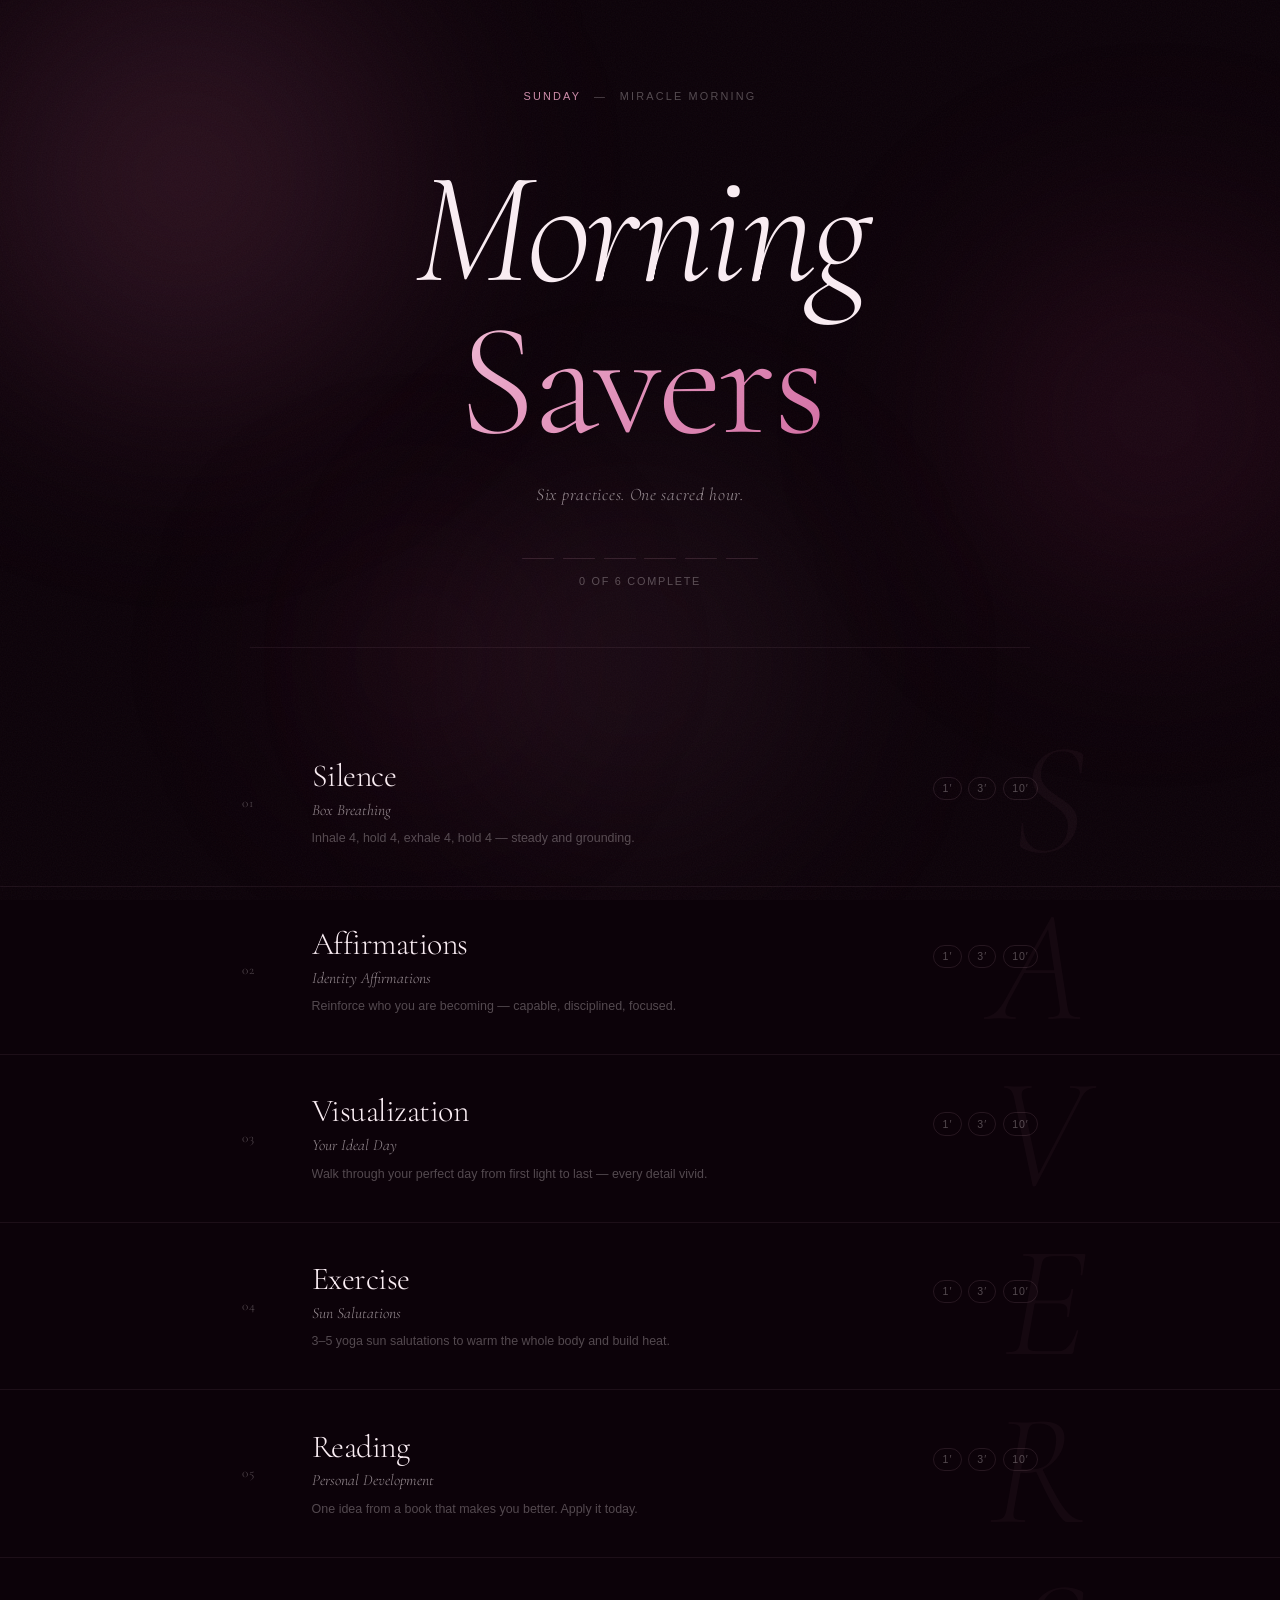
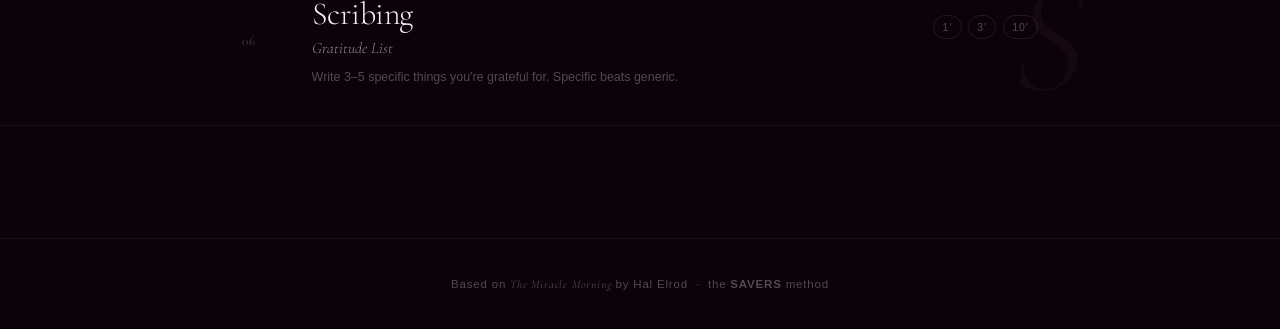
==== index.html @ fcab9923 "Redesign: editorial luxury aesthetic — soft pink, cinematic, immersive Replace generic dashboard UI " ====
<!DOCTYPE html>
<html lang="en">
<head>
  <meta charset="UTF-8" />
  <meta name="viewport" content="width=device-width, initial-scale=1.0" />
  <title>Morning Savers</title>
  <link rel="preconnect" href="https://fonts.googleapis.com" />
  <link rel="preconnect" href="https://fonts.gstatic.com" crossorigin />
  <link href="https://fonts.googleapis.com/css2?family=Cormorant+Garamond:ital,wght@0,300;0,400;0,500;1,300;1,400;1,500&display=swap" rel="stylesheet" />
  <link rel="stylesheet" href="styles.css" />
</head>
<body>

  <div class="grain" aria-hidden="true"></div>

  <div class="atmo" aria-hidden="true">
    <div class="orb orb-1"></div>
    <div class="orb orb-2"></div>
    <div class="orb orb-3"></div>
    <div class="orb orb-4"></div>
  </div>

  <div id="app">

    <header class="hero">
      <div class="hero-inner">
        <div class="hero-eyebrow">
          <span id="today-label" class="day-label"></span>
          <span class="eyebrow-sep">—</span>
          <span class="eyebrow-tag">Miracle Morning</span>
        </div>
        <h1 class="hero-title">
          <span class="title-word">Morning</span>
          <span class="title-word title-word-2">Savers</span>
        </h1>
        <p class="hero-sub">Six practices. One sacred hour.</p>
        <div class="session-status">
          <div class="session-pips">
            <span class="pip"></span>
            <span class="pip"></span>
            <span class="pip"></span>
            <span class="pip"></span>
            <span class="pip"></span>
            <span class="pip"></span>
          </div>
          <span id="session-count" class="session-count-text">0 of 6 complete</span>
        </div>
      </div>
      <div class="hero-rule">
        <div id="session-bar" class="session-fill"></div>
      </div>
    </header>

    <main>
      <div id="savers-grid" class="savers-list"></div>
    </main>

    <!-- Timer Modal -->
    <div id="timer-modal" class="modal hidden">
      <div class="modal-backdrop"></div>
      <div class="modal-card">
        <div class="modal-atmo" id="modal-atmo"></div>
        <button class="modal-close" id="modal-close" aria-label="Close">✕</button>

        <div class="modal-header">
          <div class="modal-letter" id="modal-letter"></div>
          <div class="modal-titles">
            <div class="modal-saver-name" id="modal-name"></div>
            <div class="modal-day-title" id="modal-day-title"></div>
          </div>
        </div>

        <div class="modal-tabs">
          <button class="tab-btn active" data-tab="practice">Practice</button>
          <button class="tab-btn" data-tab="instructions">Guide</button>
          <button class="tab-btn" data-tab="ideas">Ideas</button>
        </div>

        <div class="tab-content" id="tab-practice">
          <div class="duration-selector">
            <button class="dur-btn active" data-minutes="1">1 min</button>
            <button class="dur-btn" data-minutes="3">3 min</button>
            <button class="dur-btn" data-minutes="10">10 min</button>
          </div>

          <div class="timer-wrap">
            <svg class="timer-ring" viewBox="0 0 200 200">
              <circle class="ring-bg" cx="100" cy="100" r="88" />
              <circle class="ring-fg" id="ring-fg" cx="100" cy="100" r="88" />
            </svg>
            <div class="timer-center">
              <div id="timer-display" class="timer-display">1:00</div>
              <div id="timer-status" class="timer-status">Ready</div>
            </div>
          </div>

          <div class="timer-controls">
            <button id="btn-start"  class="ctrl-btn primary">Begin</button>
            <button id="btn-pause"  class="ctrl-btn secondary hidden">Pause</button>
            <button id="btn-resume" class="ctrl-btn secondary hidden">Resume</button>
            <button id="btn-reset"  class="ctrl-btn ghost hidden">Reset</button>
          </div>
        </div>

        <div class="tab-content hidden" id="tab-instructions">
          <div id="instructions-content" class="prose"></div>
        </div>

        <div class="tab-content hidden" id="tab-ideas">
          <div id="ideas-content" class="ideas-list"></div>
        </div>

        <div id="complete-banner" class="complete-banner hidden">
          <span class="complete-icon">✦</span>
          <span>Practice complete.</span>
        </div>
      </div>
    </div>

    <footer>
      <p>Based on <em>The Miracle Morning</em> by Hal Elrod &nbsp;·&nbsp; the <strong>SAVERS</strong> method</p>
    </footer>

  </div>

  <script src="data.js"></script>
  <script src="app.js"></script>
</body>
</html>
---- styles.css ----
/* ── Reset ─────────────────────────────────────────────────── */
*, *::before, *::after { box-sizing: border-box; margin: 0; padding: 0; }

/* ── Tokens ────────────────────────────────────────────────── */
:root {
  --bg:          #0c0209;
  --text:        #faedf3;
  --text-2:      rgba(250, 237, 243, 0.58);
  --text-3:      rgba(250, 237, 243, 0.3);
  --border:      rgba(255, 200, 220, 0.07);
  --border-2:    rgba(255, 200, 220, 0.14);
  --glass:       rgba(255, 230, 242, 0.035);
  --rose:        rgba(220, 110, 160, 1);
  --serif:       'Cormorant Garamond', Georgia, 'Times New Roman', serif;
  --sans:        -apple-system, BlinkMacSystemFont, 'Segoe UI', Roboto, sans-serif;
}

/* ── Base ──────────────────────────────────────────────────── */
html {
  font-size: 16px;
  -webkit-font-smoothing: antialiased;
  -moz-osx-font-smoothing: grayscale;
}

body {
  background: var(--bg);
  color: var(--text);
  font-family: var(--sans);
  min-height: 100vh;
  overflow-x: hidden;
  line-height: 1.6;
}

/* ── Grain overlay ─────────────────────────────────────────── */
.grain {
  position: fixed;
  inset: 0;
  z-index: 9000;
  pointer-events: none;
  opacity: 0.04;
  background-image: url("data:image/svg+xml,%3Csvg xmlns='http://www.w3.org/2000/svg' width='320' height='320'%3E%3Cfilter id='n'%3E%3CfeTurbulence type='fractalNoise' baseFrequency='0.8' numOctaves='4' stitchTiles='stitch'/%3E%3C/filter%3E%3Crect width='320' height='320' filter='url(%23n)'/%3E%3C/svg%3E");
  background-size: 320px 320px;
}

/* ── Atmospheric orbs ──────────────────────────────────────── */
.atmo {
  position: fixed;
  inset: 0;
  z-index: 0;
  pointer-events: none;
  overflow: hidden;
}

.orb {
  position: absolute;
  border-radius: 50%;
  filter: blur(90px);
  will-change: transform;
}

.orb-1 {
  width: min(65vw, 680px);
  height: min(65vw, 680px);
  background: radial-gradient(circle, rgba(224, 108, 158, 0.2) 0%, transparent 68%);
  top: -18%;
  left: -12%;
  animation: drift-a 22s ease-in-out infinite alternate;
}

.orb-2 {
  width: min(50vw, 560px);
  height: min(50vw, 560px);
  background: radial-gradient(circle, rgba(180, 56, 108, 0.17) 0%, transparent 68%);
  top: 15%;
  right: -12%;
  animation: drift-b 28s ease-in-out infinite alternate;
}

.orb-3 {
  width: min(55vw, 620px);
  height: min(55vw, 620px);
  background: radial-gradient(circle, rgba(242, 156, 196, 0.09) 0%, transparent 65%);
  bottom: -8%;
  left: 25%;
  animation: drift-c 19s ease-in-out infinite alternate;
}

.orb-4 {
  width: min(35vw, 380px);
  height: min(35vw, 380px);
  background: radial-gradient(circle, rgba(158, 52, 98, 0.13) 0%, transparent 68%);
  top: 52%;
  left: 18%;
  animation: drift-b 32s ease-in-out infinite alternate-reverse;
}

@keyframes drift-a {
  to { transform: translate(6%, 9%) scale(1.07); }
}
@keyframes drift-b {
  to { transform: translate(-7%, 5%) scale(0.94); }
}
@keyframes drift-c {
  to { transform: translate(5%, -7%) scale(1.06); }
}

/* ── App shell ─────────────────────────────────────────────── */
#app {
  position: relative;
  z-index: 1;
  min-height: 100vh;
  display: flex;
  flex-direction: column;
}

/* ── Hero ──────────────────────────────────────────────────── */
.hero {
  padding: 5.5rem 2rem 4.5rem;
  text-align: center;
}

.hero-inner {
  max-width: 780px;
  margin: 0 auto;
}

.hero-eyebrow {
  display: flex;
  align-items: center;
  justify-content: center;
  gap: .8rem;
  margin-bottom: 3rem;
  font-size: .68rem;
  letter-spacing: .2em;
  text-transform: uppercase;
}

.day-label   { color: rgba(240, 165, 198, 0.85); font-weight: 500; }
.eyebrow-sep { color: var(--text-3); }
.eyebrow-tag { color: var(--text-3); }

.hero-title {
  font-family: var(--serif);
  font-weight: 300;
  line-height: 0.95;
  margin-bottom: 1.5rem;
}

.title-word {
  display: block;
  font-size: clamp(4.5rem, 13vw, 10rem);
  letter-spacing: -.025em;
  font-style: italic;
  color: var(--text);
}

.title-word-2 {
  font-style: normal;
  font-weight: 300;
  background: linear-gradient(140deg, #fce8f0 0%, #e8a0c4 38%, #c85090 100%);
  -webkit-background-clip: text;
  -webkit-text-fill-color: transparent;
  background-clip: text;
}

.hero-sub {
  font-family: var(--serif);
  font-size: 1.1rem;
  font-style: italic;
  font-weight: 300;
  color: var(--text-2);
  letter-spacing: .04em;
  margin-bottom: 3rem;
}

/* Progress pips */
.session-status {
  display: flex;
  flex-direction: column;
  align-items: center;
  gap: .9rem;
}

.session-pips {
  display: flex;
  gap: .55rem;
  align-items: center;
}

.pip {
  width: 32px;
  height: 1.5px;
  background: rgba(255, 180, 210, 0.14);
  border-radius: 2px;
  transition: background .5s ease;
}

.pip.done {
  background: rgba(224, 120, 168, 0.75);
}

.session-count-text {
  font-size: .68rem;
  letter-spacing: .16em;
  text-transform: uppercase;
  color: var(--text-3);
}

.hero-rule {
  max-width: 780px;
  margin: 3.5rem auto 0;
  height: 1px;
  background: var(--border);
  overflow: hidden;
}

.session-fill {
  height: 100%;
  background: linear-gradient(90deg, rgba(210, 95, 148, 0.65), rgba(240, 160, 198, 0.4));
  transition: width .7s cubic-bezier(.4, 0, .2, 1);
  width: 0%;
}

/* ── Main ──────────────────────────────────────────────────── */
main {
  flex: 1;
  padding-bottom: 7rem;
}

/* ── SAVER List ────────────────────────────────────────────── */
.savers-list {
  width: 100%;
}

/* Each row is full-viewport-width; padding centers content in a ~860px column */
.saver-item {
  position: relative;
  padding-top: 2.4rem;
  padding-bottom: 2.4rem;
  padding-left:  max(1.75rem, calc((100vw - 860px) / 2 + 2rem));
  padding-right: max(1.75rem, calc((100vw - 860px) / 2 + 2rem));
  border-bottom: 1px solid var(--border);
  cursor: pointer;
  display: grid;
  grid-template-columns: 2.6rem 1fr auto;
  align-items: center;
  gap: 1.75rem;
  transition: background .35s ease;
  overflow: hidden;
}

/* Left accent bar */
.saver-item::before {
  content: '';
  position: absolute;
  left: 0; top: 0; bottom: 0;
  width: 2px;
  background: transparent;
  transition: background .35s ease, opacity .35s ease;
}

.saver-item:hover { background: rgba(218, 100, 152, 0.03); }
.saver-item:hover::before { background: rgba(218, 120, 165, 0.55); }
.saver-item.done  { opacity: .45; }

/* Per-saver accent bar colors on hover */
.saver-item[data-saver="S"]:hover::before  { background: rgba(232, 142, 178, 0.7); }
.saver-item[data-saver="A"]:hover::before  { background: rgba(192, 138, 218, 0.7); }
.saver-item[data-saver="V"]:hover::before  { background: rgba(212, 172, 138, 0.7); }
.saver-item[data-saver="E"]:hover::before  { background: rgba(224, 130, 118, 0.7); }
.saver-item[data-saver="R"]:hover::before  { background: rgba(192, 118, 138, 0.7); }
.saver-item[data-saver="SC"]:hover::before { background: rgba(214, 158, 158, 0.7); }

.si-index {
  font-family: var(--serif);
  font-size: .82rem;
  font-weight: 300;
  color: var(--text-3);
  letter-spacing: .1em;
  user-select: none;
  flex-shrink: 0;
}

.si-body { min-width: 0; }

.si-name {
  display: block;
  font-family: var(--serif);
  font-size: clamp(1.5rem, 3.5vw, 2rem);
  font-weight: 300;
  line-height: 1.1;
  color: var(--text);
  letter-spacing: -.015em;
}

.si-day-title {
  display: block;
  font-family: var(--serif);
  font-size: .98rem;
  font-style: italic;
  font-weight: 300;
  color: var(--text-2);
  margin-top: .28rem;
}

.si-snippet {
  font-size: .78rem;
  color: var(--text-3);
  margin-top: .4rem;
  line-height: 1.5;
  display: -webkit-box;
  -webkit-line-clamp: 1;
  -webkit-box-orient: vertical;
  overflow: hidden;
}

/* Right column */
.si-right {
  display: flex;
  flex-direction: column;
  align-items: flex-end;
  gap: .55rem;
  flex-shrink: 0;
}

.si-durations {
  display: flex;
  gap: .4rem;
}

.si-dur {
  font-size: .66rem;
  letter-spacing: .09em;
  color: var(--text-3);
  border: 1px solid rgba(255, 200, 220, 0.11);
  border-radius: 20px;
  padding: .14rem .52rem;
}

.si-check {
  font-size: .78rem;
  color: rgba(228, 148, 182, 0.85);
  opacity: 0;
  transition: opacity .3s;
}

.saver-item.done .si-check { opacity: 1; }

/* Ghost letter behind the row */
.si-bg-letter {
  position: absolute;
  right: max(1rem, calc((100vw - 860px) / 2 - 1rem));
  top: 50%;
  transform: translateY(-52%);
  font-family: var(--serif);
  font-size: clamp(6rem, 14vw, 10rem);
  font-weight: 300;
  font-style: italic;
  line-height: 1;
  color: rgba(255, 180, 215, 0.04);
  pointer-events: none;
  user-select: none;
  transition: color .35s ease;
}

.saver-item:hover .si-bg-letter {
  color: rgba(255, 180, 215, 0.075);
}

/* ── Modal ─────────────────────────────────────────────────── */
.modal {
  position: fixed;
  inset: 0;
  z-index: 500;
  display: flex;
  align-items: flex-end;
  justify-content: center;
}

@media (min-width: 600px) {
  .modal { align-items: center; }
}

.modal.hidden { display: none; }

.modal-backdrop {
  position: absolute;
  inset: 0;
  background: rgba(8, 1, 5, 0.78);
  backdrop-filter: blur(14px);
  -webkit-backdrop-filter: blur(14px);
}

.modal-card {
  position: relative;
  background: linear-gradient(168deg, rgba(32, 8, 22, 0.98) 0%, rgba(18, 4, 12, 0.99) 100%);
  border: 1px solid rgba(255, 200, 225, 0.09);
  border-bottom: none;
  border-radius: 24px 24px 0 0;
  width: 100%;
  max-width: 520px;
  max-height: 93vh;
  overflow-y: auto;
  overflow-x: hidden;
  padding: 2.25rem 2rem 3rem;
  box-shadow:
    0 -24px 80px rgba(200, 72, 130, 0.07),
    0 0 0 1px rgba(255, 200, 225, 0.05);
  animation: slide-up .32s cubic-bezier(.18, 0, .06, 1);
}

@media (min-width: 600px) {
  .modal-card {
    border: 1px solid rgba(255, 200, 225, 0.09);
    border-radius: 24px;
    max-height: 88vh;
    animation: scale-in .3s cubic-bezier(.18, 0, .06, 1);
  }
}

@keyframes slide-up {
  from { transform: translateY(28px); opacity: 0; }
  to   { transform: translateY(0);    opacity: 1; }
}

@keyframes scale-in {
  from { transform: scale(.96) translateY(12px); opacity: 0; filter: blur(6px); }
  to   { transform: scale(1)   translateY(0);    opacity: 1; filter: blur(0); }
}

/* Atmospheric glow inside modal */
.modal-atmo {
  position: absolute;
  top: -60px;
  right: -60px;
  width: 280px;
  height: 280px;
  border-radius: 50%;
  filter: blur(70px);
  pointer-events: none;
  opacity: .35;
  transition: background .4s ease;
}

.modal-close {
  position: absolute;
  top: 1.2rem;
  right: 1.2rem;
  background: rgba(255, 205, 228, 0.05);
  border: 1px solid rgba(255, 205, 228, 0.1);
  border-radius: 50%;
  width: 32px;
  height: 32px;
  cursor: pointer;
  color: var(--text-3);
  font-size: .72rem;
  display: flex;
  align-items: center;
  justify-content: center;
  transition: all .2s;
  z-index: 2;
}
.modal-close:hover {
  background: rgba(255, 205, 228, 0.12);
  color: var(--text);
}

.modal-header {
  display: flex;
  align-items: flex-start;
  gap: 1.1rem;
  margin-bottom: 1.75rem;
  padding-top: .25rem;
}

.modal-letter {
  font-family: var(--serif);
  font-size: 3.8rem;
  font-weight: 300;
  font-style: italic;
  line-height: 1;
  flex-shrink: 0;
  width: 3rem;
}

.modal-saver-name {
  font-family: var(--serif);
  font-size: 1.65rem;
  font-weight: 300;
  line-height: 1;
  color: var(--text);
  margin-bottom: .32rem;
}

.modal-day-title {
  font-family: var(--serif);
  font-size: .97rem;
  font-style: italic;
  font-weight: 300;
  color: var(--text-2);
}

/* ── Tabs ──────────────────────────────────────────────────── */
.modal-tabs {
  display: flex;
  border-bottom: 1px solid var(--border);
  margin-bottom: 2rem;
}

.tab-btn {
  background: transparent;
  border: none;
  border-bottom: 1.5px solid transparent;
  margin-bottom: -1px;
  color: var(--text-3);
  font-family: var(--sans);
  font-size: .72rem;
  letter-spacing: .13em;
  text-transform: uppercase;
  padding: .5rem 1.1rem .75rem;
  cursor: pointer;
  transition: color .2s, border-color .2s;
}
.tab-btn:first-child { padding-left: 0; }

.tab-btn.active {
  color: var(--text);
  border-bottom-color: rgba(215, 120, 168, 0.65);
}

.tab-btn:hover:not(.active) { color: var(--text-2); }

.tab-content.hidden { display: none; }

/* ── Duration Selector ─────────────────────────────────────── */
.duration-selector {
  display: flex;
  gap: .6rem;
  justify-content: center;
  margin-bottom: 2rem;
}

.dur-btn {
  background: transparent;
  border: 1px solid rgba(255, 200, 222, 0.12);
  color: var(--text-3);
  font-family: var(--sans);
  font-size: .72rem;
  letter-spacing: .13em;
  text-transform: uppercase;
  padding: .45rem 1.15rem;
  border-radius: 30px;
  cursor: pointer;
  transition: all .2s;
}

.dur-btn:hover {
  color: var(--text-2);
  border-color: rgba(255, 200, 222, 0.24);
}

.dur-btn.active {
  color: rgba(248, 210, 230, 0.95);
  border-color: rgba(215, 115, 165, 0.5);
  background: rgba(215, 110, 162, 0.09);
}

/* ── Timer ─────────────────────────────────────────────────── */
.timer-wrap {
  position: relative;
  width: 200px;
  height: 200px;
  margin: 0 auto 2.25rem;
}

.timer-ring {
  width: 100%;
  height: 100%;
  transform: rotate(-90deg);
}

.ring-bg {
  fill: none;
  stroke: rgba(255, 200, 220, 0.055);
  stroke-width: 1;
}

.ring-fg {
  fill: none;
  stroke-width: 1;
  stroke-linecap: round;
  stroke-dasharray: 553;
  stroke-dashoffset: 0;
  transition: stroke-dashoffset .5s linear, stroke .4s;
}

.timer-center {
  position: absolute;
  inset: 0;
  display: flex;
  flex-direction: column;
  align-items: center;
  justify-content: center;
}

.timer-display {
  font-family: var(--serif);
  font-size: 3.5rem;
  font-weight: 300;
  line-height: 1;
  letter-spacing: -.03em;
  font-variant-numeric: tabular-nums;
  color: var(--text);
}

.timer-status {
  font-size: .63rem;
  letter-spacing: .16em;
  text-transform: uppercase;
  color: var(--text-3);
  margin-top: .5rem;
}

/* ── Timer Controls ────────────────────────────────────────── */
.timer-controls {
  display: flex;
  gap: .7rem;
  justify-content: center;
  flex-wrap: wrap;
}

.ctrl-btn {
  border-radius: 30px;
  font-family: var(--sans);
  font-size: .72rem;
  font-weight: 500;
  letter-spacing: .12em;
  text-transform: uppercase;
  padding: .7rem 2.1rem;
  cursor: pointer;
  border: 1px solid transparent;
  transition: all .2s;
}
.ctrl-btn:active { transform: scale(.97); }

.ctrl-btn.primary {
  background: rgba(215, 100, 155, 0.13);
  border-color: rgba(215, 120, 165, 0.38);
  color: rgba(248, 205, 228, 0.95);
}
.ctrl-btn.primary:hover {
  background: rgba(215, 100, 155, 0.22);
  border-color: rgba(215, 120, 165, 0.58);
}

.ctrl-btn.secondary {
  background: rgba(255, 220, 238, 0.04);
  border-color: rgba(255, 210, 230, 0.1);
  color: var(--text-2);
}
.ctrl-btn.secondary:hover {
  background: rgba(255, 220, 238, 0.09);
  color: var(--text);
}

.ctrl-btn.ghost {
  background: transparent;
  border-color: transparent;
  color: var(--text-3);
  font-size: .68rem;
}
.ctrl-btn.ghost:hover { color: var(--text-2); }

.ctrl-btn.hidden { display: none; }

/* ── Prose (Guide tab) ─────────────────────────────────────── */
.prose {
  font-family: var(--sans);
  font-size: .88rem;
  line-height: 1.82;
  color: var(--text-2);
}

.prose p  { margin-bottom: 1rem; }
.prose strong { color: var(--text); font-weight: 500; }
.prose ol, .prose ul { padding-left: 1.5rem; margin-bottom: 1rem; }
.prose li { margin-bottom: .4rem; }

/* ── Ideas tab ─────────────────────────────────────────────── */
.ideas-list {
  display: flex;
  flex-direction: column;
}

.idea-item {
  padding: 1.05rem 0;
  border-bottom: 1px solid var(--border);
}
.idea-item:last-child { border-bottom: none; }

.idea-item strong {
  display: block;
  font-family: var(--serif);
  font-size: 1.08rem;
  font-weight: 400;
  color: var(--text);
  margin-bottom: .3rem;
}

.idea-item-body {
  font-size: .83rem;
  color: var(--text-2);
  line-height: 1.68;
}

/* ── Complete banner ───────────────────────────────────────── */
.complete-banner {
  display: flex;
  align-items: center;
  gap: .8rem;
  margin-top: 1.75rem;
  padding: 1rem 1.3rem;
  border: 1px solid rgba(215, 135, 175, 0.2);
  border-radius: 12px;
  background: rgba(215, 120, 168, 0.06);
  font-family: var(--serif);
  font-style: italic;
  font-size: 1.05rem;
  color: rgba(238, 182, 212, 0.9);
}
.complete-banner.hidden { display: none; }

.complete-icon {
  font-size: .85rem;
  color: rgba(220, 148, 185, 0.8);
  flex-shrink: 0;
}

/* ── Footer ────────────────────────────────────────────────── */
footer {
  text-align: center;
  padding: 2.25rem 1.5rem;
  border-top: 1px solid var(--border);
  color: var(--text-3);
  font-size: .72rem;
  letter-spacing: .07em;
}
footer em { font-family: var(--serif); font-style: italic; }

/* ── Responsive ────────────────────────────────────────────── */
@media (max-width: 600px) {
  .hero { padding: 4rem 1.5rem 3.5rem; }

  .saver-item {
    grid-template-columns: 2rem 1fr;
    gap: 1rem;
  }

  .si-right { display: none; }
  .si-name  { font-size: 1.45rem; }
  .si-bg-letter { font-size: 6rem; right: .5rem; }

  .modal-card  { padding: 1.75rem 1.5rem 2.75rem; }
  .timer-display { font-size: 3rem; }
}
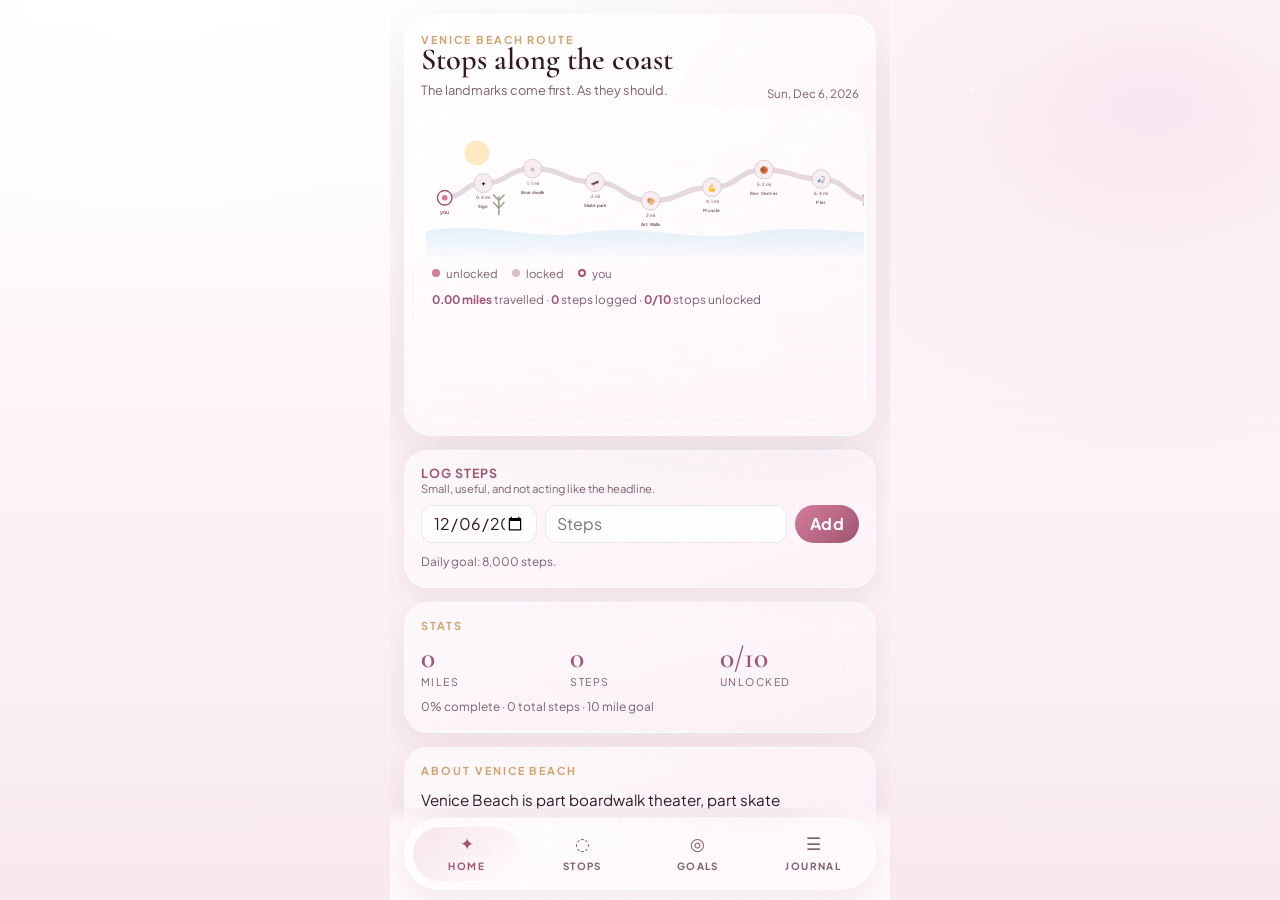
==== commit 29f8c3a0: "Replace Morning Savers with Venice Beach Quest Swaps the app entirely — new HTML structure, styles, " ====
--- a/index.html
+++ b/index.html
@@ -1,129 +1,218 @@
 <!DOCTYPE html>
 <html lang="en">
 <head>
-  <meta charset="UTF-8" />
-  <meta name="viewport" content="width=device-width, initial-scale=1.0" />
-  <title>Morning Savers</title>
-  <link rel="preconnect" href="https://fonts.googleapis.com" />
-  <link rel="preconnect" href="https://fonts.gstatic.com" crossorigin />
-  <link href="https://fonts.googleapis.com/css2?family=Cormorant+Garamond:ital,wght@0,300;0,400;0,500;1,300;1,400;1,500&display=swap" rel="stylesheet" />
-  <link rel="stylesheet" href="styles.css" />
+<meta charset="UTF-8" />
+<meta name="viewport" content="width=device-width, initial-scale=1.0, viewport-fit=cover" />
+<title>Venice Beach Quest</title>
+<meta name="theme-color" content="#f8e9f0" />
+<meta name="description" content="Venice Beach Quest — an editorial walking app with real Venice landmark unlocks." />
+<link rel="preconnect" href="https://fonts.googleapis.com">
+<link rel="preconnect" href="https://fonts.gstatic.com" crossorigin>
+<link href="https://fonts.googleapis.com/css2?family=Cormorant+Garamond:wght@400;500;600;700&family=Plus+Jakarta+Sans:wght@300;400;500;600;700&display=swap" rel="stylesheet">
+<link rel="stylesheet" href="styles.css">
 </head>
 <body>
-
-  <div class="grain" aria-hidden="true"></div>
-
-  <div class="atmo" aria-hidden="true">
-    <div class="orb orb-1"></div>
-    <div class="orb orb-2"></div>
-    <div class="orb orb-3"></div>
-    <div class="orb orb-4"></div>
+<div class="app">
+
+  <section class="screen active" id="screen-home">
+    <div class="stack">
+      <div class="surface">
+        <div class="surfaceHead">
+          <div>
+            <div class="tag">Venice Beach route</div>
+            <div class="surfaceTitle">Stops along the coast</div>
+            <div class="surfaceCopy">The landmarks come first. As they should.</div>
+          </div>
+          <div class="mapDate" id="mapDate"></div>
+        </div>
+        <div class="mapWrap">
+          <div class="mapShell">
+            <svg viewBox="0 0 1000 250" aria-label="Illustrated Venice Beach Quest route">
+              <defs>
+                <linearGradient id="routeGradient" x1="0%" y1="0%" x2="100%" y2="0%">
+                  <stop offset="0%" stop-color="#d47d9b"></stop>
+                  <stop offset="100%" stop-color="#d1a26e"></stop>
+                </linearGradient>
+                <linearGradient id="oceanWave" x1="0%" y1="0%" x2="0%" y2="100%">
+                  <stop offset="0%" stop-color="rgba(181,219,239,.38)"></stop>
+                  <stop offset="100%" stop-color="rgba(181,219,239,.08)"></stop>
+                </linearGradient>
+                <filter id="routeGlow">
+                  <feGaussianBlur stdDeviation="4" result="blurred"></feGaussianBlur>
+                  <feMerge><feMergeNode in="blurred"></feMergeNode><feMergeNode in="SourceGraphic"></feMergeNode></feMerge>
+                </filter>
+              </defs>
+
+              <g id="routeScenery">
+                <circle cx="98" cy="52" r="24" fill="rgba(255,223,167,.68)"></circle>
+                <path d="M0 202 C118 181, 210 223, 312 205 C415 187, 520 226, 625 206 C742 183, 842 221, 1000 197 L1000 250 L0 250 Z" fill="url(#oceanWave)"></path>
+                <path d="M140 170 l0 -34 M140 143 l-10 -10 M140 143 l10 -10 M140 158 l-10 -11 M140 158 l10 -11" stroke="rgba(105,130,98,.7)" stroke-width="3" stroke-linecap="round"></path>
+                <path d="M852 175 l0 -42 M852 145 l-11 -12 M852 145 l11 -12 M852 162 l-11 -12 M852 162 l11 -12" stroke="rgba(105,130,98,.7)" stroke-width="3" stroke-linecap="round"></path>
+                <path d="M770 72 q12 6 24 0 q12 -6 24 0 q12 6 24 0" fill="none" stroke="rgba(255,255,255,.74)" stroke-width="3" stroke-linecap="round"></path>
+              </g>
+
+              <path id="routeBase" fill="none" stroke="rgba(182,153,166,.36)" stroke-width="10" stroke-linecap="round"></path>
+              <path id="routeHalo" fill="none" stroke="rgba(212,125,155,.14)" stroke-width="24" stroke-linecap="round"></path>
+              <path id="routeProgress" fill="none" stroke="url(#routeGradient)" stroke-width="10" stroke-linecap="round" filter="url(#routeGlow)"></path>
+              <g id="routeMarkers"></g>
+              <g id="youMarker">
+                <circle r="14" fill="white" stroke="#9f5570" stroke-width="2.6"></circle>
+                <circle r="5.5" fill="#d47d9b"></circle>
+                <text y="32" text-anchor="middle" font-family="Plus Jakarta Sans, sans-serif" font-size="10" font-weight="700" fill="#9f5570">you</text>
+              </g>
+            </svg>
+            <div class="legend">
+              <div class="legendItem"><span class="dot u"></span> unlocked</div>
+              <div class="legendItem"><span class="dot l"></span> locked</div>
+              <div class="legendItem"><span class="dot y"></span> you</div>
+            </div>
+            <div class="routeStatLine" id="routeStatLine"><strong>0.00 miles</strong> travelled · <strong>0</strong> steps logged · <strong>0/10</strong> stops unlocked</div>
+          </div>
+        </div>
+      </div>
+
+      <div class="panel compactLog">
+        <div class="compactLogHead">
+          <div>
+            <div class="compactLogTitle">Log steps</div>
+            <div class="compactLogSub">Small, useful, and not acting like the headline.</div>
+          </div>
+        </div>
+        <div class="compactRow">
+          <input type="date" id="dateInput">
+          <input type="number" id="stepsInput" min="1" placeholder="Steps">
+          <button class="btnPrimary" id="logButton">Add</button>
+        </div>
+        <div class="helper" id="quickLogHelper">Add to today or another date.</div>
+      </div>
+
+      <div class="panel statsPanel">
+        <div class="tag">Stats</div>
+        <div class="statsGrid">
+          <div><div class="statValue" id="heroMiles">0</div><div class="statLabel">Miles</div></div>
+          <div><div class="statValue" id="heroSteps">0</div><div class="statLabel">Steps</div></div>
+          <div><div class="statValue" id="heroUnlocked">0/10</div><div class="statLabel">Unlocked</div></div>
+        </div>
+        <div class="helper" id="snapshotHelper">0% complete · 0 total steps · 10 mile goal</div>
+      </div>
+
+      <div class="panel descriptionPanel">
+        <div class="tag">About Venice Beach</div>
+        <div class="bodyText">Venice Beach is part boardwalk theater, part skate mythology, part sunset postcard, and part beautifully overconfident Los Angeles daydream. The idea here is simple: move through real places, unlock actual landmarks, and let the route feel a little cinematic instead of pretending exercise has to be dull.</div>
+      </div>
+    </div>
+  </section>
+
+  <section class="screen" id="screen-stops">
+    <div class="surface">
+      <div class="surfaceHead">
+        <div>
+          <div class="tag">Landmarks</div>
+          <div class="surfaceTitle">Actual Venice stops</div>
+          <div class="surfaceCopy">Blurred before unlock, sharp after. Real images, not decorative lies.</div>
+        </div>
+      </div>
+      <div class="gridGallery" id="stopsWrap"></div>
+    </div>
+  </section>
+
+  <section class="screen" id="screen-goals">
+    <div class="surface">
+      <div class="surfaceHead">
+        <div>
+          <div class="tag">Goals</div>
+          <div class="surfaceTitle">Set it once. Change when needed.</div>
+          <div class="surfaceCopy">Quiet little ambitions. No need to parade them around every time you log steps.</div>
+        </div>
+      </div>
+      <div class="goalCard">
+        <div class="goalFields">
+          <div class="goalRow">
+            <label class="goalLabel" for="dailyGoalInput">Daily step goal</label>
+            <input type="number" id="dailyGoalInput" min="1" placeholder="8000">
+          </div>
+          <div class="goalRow">
+            <label class="goalLabel" for="mileGoalInput">Overall mile goal</label>
+            <input type="number" id="mileGoalInput" min="1" step="0.1" placeholder="10">
+          </div>
+        </div>
+        <div class="resetRow">
+          <button class="btnPrimary" id="saveGoalsButton">Save goals</button>
+          <button class="btnGhost" id="resetProgressButton">Reset progress</button>
+        </div>
+        <div class="resetNote">Reset progress clears logged steps, unlocks, and saved journal entries. It keeps your goals, because repeating basic setup is annoying.</div>
+      </div>
+    </div>
+  </section>
+
+  <section class="screen" id="screen-journal">
+    <div class="surface">
+      <div class="surfaceHead">
+        <div>
+          <div class="tag">Journal</div>
+          <div class="surfaceTitle">Field notes after the walk</div>
+          <div class="surfaceCopy">Prompt first. Writing second. Step history underneath where it belongs.</div>
+        </div>
+      </div>
+
+      <div class="journalPrompt">
+        <div class="tag">Today's prompt</div>
+        <div class="promptText" id="journalPromptText">What looked better in motion than it did in your head?</div>
+      </div>
+
+      <div class="journalEntryCard">
+        <div class="tag">Write it down</div>
+        <div class="helper">One note for today is enough. This app is not your memoir editor.</div>
+        <div style="margin-top:12px;">
+          <textarea id="journalText" placeholder="Write something small, specific, and not fake."></textarea>
+        </div>
+        <div class="resetRow" style="margin-top:12px;">
+          <button class="btnPrimary" id="saveJournalButton">Save entry</button>
+        </div>
+        <div class="savedEntry" id="savedEntryCard" style="display:none;">
+          <div class="savedLabel">Saved for today</div>
+          <div class="savedText" id="savedEntryText"></div>
+        </div>
+      </div>
+
+      <div class="journalEntryCard">
+        <div class="tag">Step history</div>
+        <div class="journalList" id="logBody"></div>
+      </div>
+    </div>
+  </section>
+
+  <div class="bottomNav">
+    <div class="navBar">
+      <button class="navBtn active" data-screen="home"><div class="navIcon">✦</div><div class="navLabel">Home</div></button>
+      <button class="navBtn" data-screen="stops"><div class="navIcon">◌</div><div class="navLabel">Stops</div></button>
+      <button class="navBtn" data-screen="goals"><div class="navIcon">◎</div><div class="navLabel">Goals</div></button>
+      <button class="navBtn" data-screen="journal"><div class="navIcon">☰</div><div class="navLabel">Journal</div></button>
+    </div>
   </div>
-
-  <div id="app">
-
-    <header class="hero">
-      <div class="hero-inner">
-        <div class="hero-eyebrow">
-          <span id="today-label" class="day-label"></span>
-          <span class="eyebrow-sep">—</span>
-          <span class="eyebrow-tag">Miracle Morning</span>
-        </div>
-        <h1 class="hero-title">
-          <span class="title-word">Morning</span>
-          <span class="title-word title-word-2">Savers</span>
-        </h1>
-        <p class="hero-sub">Six practices. One sacred hour.</p>
-        <div class="session-status">
-          <div class="session-pips">
-            <span class="pip"></span>
-            <span class="pip"></span>
-            <span class="pip"></span>
-            <span class="pip"></span>
-            <span class="pip"></span>
-            <span class="pip"></span>
-          </div>
-          <span id="session-count" class="session-count-text">0 of 6 complete</span>
-        </div>
-      </div>
-      <div class="hero-rule">
-        <div id="session-bar" class="session-fill"></div>
-      </div>
-    </header>
-
-    <main>
-      <div id="savers-grid" class="savers-list"></div>
-    </main>
-
-    <!-- Timer Modal -->
-    <div id="timer-modal" class="modal hidden">
-      <div class="modal-backdrop"></div>
-      <div class="modal-card">
-        <div class="modal-atmo" id="modal-atmo"></div>
-        <button class="modal-close" id="modal-close" aria-label="Close">✕</button>
-
-        <div class="modal-header">
-          <div class="modal-letter" id="modal-letter"></div>
-          <div class="modal-titles">
-            <div class="modal-saver-name" id="modal-name"></div>
-            <div class="modal-day-title" id="modal-day-title"></div>
-          </div>
-        </div>
-
-        <div class="modal-tabs">
-          <button class="tab-btn active" data-tab="practice">Practice</button>
-          <button class="tab-btn" data-tab="instructions">Guide</button>
-          <button class="tab-btn" data-tab="ideas">Ideas</button>
-        </div>
-
-        <div class="tab-content" id="tab-practice">
-          <div class="duration-selector">
-            <button class="dur-btn active" data-minutes="1">1 min</button>
-            <button class="dur-btn" data-minutes="3">3 min</button>
-            <button class="dur-btn" data-minutes="10">10 min</button>
-          </div>
-
-          <div class="timer-wrap">
-            <svg class="timer-ring" viewBox="0 0 200 200">
-              <circle class="ring-bg" cx="100" cy="100" r="88" />
-              <circle class="ring-fg" id="ring-fg" cx="100" cy="100" r="88" />
-            </svg>
-            <div class="timer-center">
-              <div id="timer-display" class="timer-display">1:00</div>
-              <div id="timer-status" class="timer-status">Ready</div>
-            </div>
-          </div>
-
-          <div class="timer-controls">
-            <button id="btn-start"  class="ctrl-btn primary">Begin</button>
-            <button id="btn-pause"  class="ctrl-btn secondary hidden">Pause</button>
-            <button id="btn-resume" class="ctrl-btn secondary hidden">Resume</button>
-            <button id="btn-reset"  class="ctrl-btn ghost hidden">Reset</button>
-          </div>
-        </div>
-
-        <div class="tab-content hidden" id="tab-instructions">
-          <div id="instructions-content" class="prose"></div>
-        </div>
-
-        <div class="tab-content hidden" id="tab-ideas">
-          <div id="ideas-content" class="ideas-list"></div>
-        </div>
-
-        <div id="complete-banner" class="complete-banner hidden">
-          <span class="complete-icon">✦</span>
-          <span>Practice complete.</span>
-        </div>
-      </div>
-    </div>
-
-    <footer>
-      <p>Based on <em>The Miracle Morning</em> by Hal Elrod &nbsp;·&nbsp; the <strong>SAVERS</strong> method</p>
-    </footer>
-
+</div>
+
+<div class="modalBg" id="modalBg" aria-hidden="true">
+  <div class="modal" role="dialog" aria-modal="true" aria-labelledby="modalTitle">
+    <div class="modalMedia">
+      <div class="modalFallback" id="modalFallback">Venice postcard</div>
+      <img id="modalImage" alt="">
+      <div class="modalOverlay"></div>
+      <div class="modalCopy">
+        <div class="modalEyebrow" id="modalEyebrow"></div>
+        <div class="modalTitle" id="modalTitle"></div>
+      </div>
+    </div>
+    <div class="modalBottom">
+      <div class="modalText" id="modalText"></div>
+      <button class="closeBtn" id="closeModalButton">Close</button>
+    </div>
   </div>
-
-  <script src="data.js"></script>
-  <script src="app.js"></script>
+</div>
+
+<div class="toast" id="toast"></div>
+
+<script src="data.js"></script>
+<script src="app.js"></script>
 </body>
 </html>
--- a/styles.css
+++ b/styles.css
@@ -1,765 +1,396 @@
-/* ── Reset ─────────────────────────────────────────────────── */
-*, *::before, *::after { box-sizing: border-box; margin: 0; padding: 0; }
-
-/* ── Tokens ────────────────────────────────────────────────── */
-:root {
-  --bg:          #0c0209;
-  --text:        #faedf3;
-  --text-2:      rgba(250, 237, 243, 0.58);
-  --text-3:      rgba(250, 237, 243, 0.3);
-  --border:      rgba(255, 200, 220, 0.07);
-  --border-2:    rgba(255, 200, 220, 0.14);
-  --glass:       rgba(255, 230, 242, 0.035);
-  --rose:        rgba(220, 110, 160, 1);
-  --serif:       'Cormorant Garamond', Georgia, 'Times New Roman', serif;
-  --sans:        -apple-system, BlinkMacSystemFont, 'Segoe UI', Roboto, sans-serif;
-}
-
-/* ── Base ──────────────────────────────────────────────────── */
-html {
-  font-size: 16px;
-  -webkit-font-smoothing: antialiased;
-  -moz-osx-font-smoothing: grayscale;
-}
-
-body {
-  background: var(--bg);
-  color: var(--text);
-  font-family: var(--sans);
-  min-height: 100vh;
-  overflow-x: hidden;
-  line-height: 1.6;
-}
-
-/* ── Grain overlay ─────────────────────────────────────────── */
-.grain {
-  position: fixed;
-  inset: 0;
-  z-index: 9000;
-  pointer-events: none;
-  opacity: 0.04;
-  background-image: url("data:image/svg+xml,%3Csvg xmlns='http://www.w3.org/2000/svg' width='320' height='320'%3E%3Cfilter id='n'%3E%3CfeTurbulence type='fractalNoise' baseFrequency='0.8' numOctaves='4' stitchTiles='stitch'/%3E%3C/filter%3E%3Crect width='320' height='320' filter='url(%23n)'/%3E%3C/svg%3E");
-  background-size: 320px 320px;
-}
-
-/* ── Atmospheric orbs ──────────────────────────────────────── */
-.atmo {
-  position: fixed;
-  inset: 0;
-  z-index: 0;
-  pointer-events: none;
-  overflow: hidden;
-}
-
-.orb {
-  position: absolute;
-  border-radius: 50%;
-  filter: blur(90px);
-  will-change: transform;
-}
-
-.orb-1 {
-  width: min(65vw, 680px);
-  height: min(65vw, 680px);
-  background: radial-gradient(circle, rgba(224, 108, 158, 0.2) 0%, transparent 68%);
-  top: -18%;
-  left: -12%;
-  animation: drift-a 22s ease-in-out infinite alternate;
-}
-
-.orb-2 {
-  width: min(50vw, 560px);
-  height: min(50vw, 560px);
-  background: radial-gradient(circle, rgba(180, 56, 108, 0.17) 0%, transparent 68%);
-  top: 15%;
-  right: -12%;
-  animation: drift-b 28s ease-in-out infinite alternate;
-}
-
-.orb-3 {
-  width: min(55vw, 620px);
-  height: min(55vw, 620px);
-  background: radial-gradient(circle, rgba(242, 156, 196, 0.09) 0%, transparent 65%);
-  bottom: -8%;
-  left: 25%;
-  animation: drift-c 19s ease-in-out infinite alternate;
-}
-
-.orb-4 {
-  width: min(35vw, 380px);
-  height: min(35vw, 380px);
-  background: radial-gradient(circle, rgba(158, 52, 98, 0.13) 0%, transparent 68%);
-  top: 52%;
-  left: 18%;
-  animation: drift-b 32s ease-in-out infinite alternate-reverse;
-}
-
-@keyframes drift-a {
-  to { transform: translate(6%, 9%) scale(1.07); }
-}
-@keyframes drift-b {
-  to { transform: translate(-7%, 5%) scale(0.94); }
-}
-@keyframes drift-c {
-  to { transform: translate(5%, -7%) scale(1.06); }
-}
-
-/* ── App shell ─────────────────────────────────────────────── */
-#app {
-  position: relative;
-  z-index: 1;
-  min-height: 100vh;
-  display: flex;
-  flex-direction: column;
-}
-
-/* ── Hero ──────────────────────────────────────────────────── */
-.hero {
-  padding: 5.5rem 2rem 4.5rem;
-  text-align: center;
-}
-
-.hero-inner {
-  max-width: 780px;
-  margin: 0 auto;
-}
-
-.hero-eyebrow {
-  display: flex;
-  align-items: center;
-  justify-content: center;
-  gap: .8rem;
-  margin-bottom: 3rem;
-  font-size: .68rem;
-  letter-spacing: .2em;
-  text-transform: uppercase;
-}
-
-.day-label   { color: rgba(240, 165, 198, 0.85); font-weight: 500; }
-.eyebrow-sep { color: var(--text-3); }
-.eyebrow-tag { color: var(--text-3); }
-
-.hero-title {
-  font-family: var(--serif);
-  font-weight: 300;
-  line-height: 0.95;
-  margin-bottom: 1.5rem;
-}
-
-.title-word {
-  display: block;
-  font-size: clamp(4.5rem, 13vw, 10rem);
-  letter-spacing: -.025em;
-  font-style: italic;
-  color: var(--text);
-}
-
-.title-word-2 {
-  font-style: normal;
-  font-weight: 300;
-  background: linear-gradient(140deg, #fce8f0 0%, #e8a0c4 38%, #c85090 100%);
-  -webkit-background-clip: text;
-  -webkit-text-fill-color: transparent;
-  background-clip: text;
-}
-
-.hero-sub {
-  font-family: var(--serif);
-  font-size: 1.1rem;
-  font-style: italic;
-  font-weight: 300;
-  color: var(--text-2);
-  letter-spacing: .04em;
-  margin-bottom: 3rem;
-}
-
-/* Progress pips */
-.session-status {
-  display: flex;
-  flex-direction: column;
-  align-items: center;
-  gap: .9rem;
-}
-
-.session-pips {
-  display: flex;
-  gap: .55rem;
-  align-items: center;
-}
-
-.pip {
-  width: 32px;
-  height: 1.5px;
-  background: rgba(255, 180, 210, 0.14);
-  border-radius: 2px;
-  transition: background .5s ease;
-}
-
-.pip.done {
-  background: rgba(224, 120, 168, 0.75);
-}
-
-.session-count-text {
-  font-size: .68rem;
-  letter-spacing: .16em;
-  text-transform: uppercase;
-  color: var(--text-3);
-}
-
-.hero-rule {
-  max-width: 780px;
-  margin: 3.5rem auto 0;
-  height: 1px;
-  background: var(--border);
-  overflow: hidden;
-}
-
-.session-fill {
-  height: 100%;
-  background: linear-gradient(90deg, rgba(210, 95, 148, 0.65), rgba(240, 160, 198, 0.4));
-  transition: width .7s cubic-bezier(.4, 0, .2, 1);
-  width: 0%;
-}
-
-/* ── Main ──────────────────────────────────────────────────── */
-main {
-  flex: 1;
-  padding-bottom: 7rem;
-}
-
-/* ── SAVER List ────────────────────────────────────────────── */
-.savers-list {
-  width: 100%;
-}
-
-/* Each row is full-viewport-width; padding centers content in a ~860px column */
-.saver-item {
-  position: relative;
-  padding-top: 2.4rem;
-  padding-bottom: 2.4rem;
-  padding-left:  max(1.75rem, calc((100vw - 860px) / 2 + 2rem));
-  padding-right: max(1.75rem, calc((100vw - 860px) / 2 + 2rem));
-  border-bottom: 1px solid var(--border);
-  cursor: pointer;
-  display: grid;
-  grid-template-columns: 2.6rem 1fr auto;
-  align-items: center;
-  gap: 1.75rem;
-  transition: background .35s ease;
-  overflow: hidden;
-}
-
-/* Left accent bar */
-.saver-item::before {
-  content: '';
-  position: absolute;
-  left: 0; top: 0; bottom: 0;
-  width: 2px;
-  background: transparent;
-  transition: background .35s ease, opacity .35s ease;
-}
-
-.saver-item:hover { background: rgba(218, 100, 152, 0.03); }
-.saver-item:hover::before { background: rgba(218, 120, 165, 0.55); }
-.saver-item.done  { opacity: .45; }
-
-/* Per-saver accent bar colors on hover */
-.saver-item[data-saver="S"]:hover::before  { background: rgba(232, 142, 178, 0.7); }
-.saver-item[data-saver="A"]:hover::before  { background: rgba(192, 138, 218, 0.7); }
-.saver-item[data-saver="V"]:hover::before  { background: rgba(212, 172, 138, 0.7); }
-.saver-item[data-saver="E"]:hover::before  { background: rgba(224, 130, 118, 0.7); }
-.saver-item[data-saver="R"]:hover::before  { background: rgba(192, 118, 138, 0.7); }
-.saver-item[data-saver="SC"]:hover::before { background: rgba(214, 158, 158, 0.7); }
-
-.si-index {
-  font-family: var(--serif);
-  font-size: .82rem;
-  font-weight: 300;
-  color: var(--text-3);
-  letter-spacing: .1em;
-  user-select: none;
-  flex-shrink: 0;
-}
-
-.si-body { min-width: 0; }
-
-.si-name {
-  display: block;
-  font-family: var(--serif);
-  font-size: clamp(1.5rem, 3.5vw, 2rem);
-  font-weight: 300;
-  line-height: 1.1;
-  color: var(--text);
-  letter-spacing: -.015em;
-}
-
-.si-day-title {
-  display: block;
-  font-family: var(--serif);
-  font-size: .98rem;
-  font-style: italic;
-  font-weight: 300;
-  color: var(--text-2);
-  margin-top: .28rem;
-}
-
-.si-snippet {
-  font-size: .78rem;
-  color: var(--text-3);
-  margin-top: .4rem;
-  line-height: 1.5;
-  display: -webkit-box;
-  -webkit-line-clamp: 1;
-  -webkit-box-orient: vertical;
-  overflow: hidden;
-}
-
-/* Right column */
-.si-right {
-  display: flex;
-  flex-direction: column;
-  align-items: flex-end;
-  gap: .55rem;
-  flex-shrink: 0;
-}
-
-.si-durations {
-  display: flex;
-  gap: .4rem;
-}
-
-.si-dur {
-  font-size: .66rem;
-  letter-spacing: .09em;
-  color: var(--text-3);
-  border: 1px solid rgba(255, 200, 220, 0.11);
-  border-radius: 20px;
-  padding: .14rem .52rem;
-}
-
-.si-check {
-  font-size: .78rem;
-  color: rgba(228, 148, 182, 0.85);
-  opacity: 0;
-  transition: opacity .3s;
-}
-
-.saver-item.done .si-check { opacity: 1; }
-
-/* Ghost letter behind the row */
-.si-bg-letter {
-  position: absolute;
-  right: max(1rem, calc((100vw - 860px) / 2 - 1rem));
-  top: 50%;
-  transform: translateY(-52%);
-  font-family: var(--serif);
-  font-size: clamp(6rem, 14vw, 10rem);
-  font-weight: 300;
-  font-style: italic;
-  line-height: 1;
-  color: rgba(255, 180, 215, 0.04);
-  pointer-events: none;
-  user-select: none;
-  transition: color .35s ease;
-}
-
-.saver-item:hover .si-bg-letter {
-  color: rgba(255, 180, 215, 0.075);
-}
-
-/* ── Modal ─────────────────────────────────────────────────── */
-.modal {
-  position: fixed;
-  inset: 0;
-  z-index: 500;
-  display: flex;
-  align-items: flex-end;
-  justify-content: center;
-}
-
-@media (min-width: 600px) {
-  .modal { align-items: center; }
-}
-
-.modal.hidden { display: none; }
-
-.modal-backdrop {
-  position: absolute;
-  inset: 0;
-  background: rgba(8, 1, 5, 0.78);
-  backdrop-filter: blur(14px);
-  -webkit-backdrop-filter: blur(14px);
-}
-
-.modal-card {
-  position: relative;
-  background: linear-gradient(168deg, rgba(32, 8, 22, 0.98) 0%, rgba(18, 4, 12, 0.99) 100%);
-  border: 1px solid rgba(255, 200, 225, 0.09);
-  border-bottom: none;
-  border-radius: 24px 24px 0 0;
-  width: 100%;
-  max-width: 520px;
-  max-height: 93vh;
-  overflow-y: auto;
-  overflow-x: hidden;
-  padding: 2.25rem 2rem 3rem;
-  box-shadow:
-    0 -24px 80px rgba(200, 72, 130, 0.07),
-    0 0 0 1px rgba(255, 200, 225, 0.05);
-  animation: slide-up .32s cubic-bezier(.18, 0, .06, 1);
-}
-
-@media (min-width: 600px) {
-  .modal-card {
-    border: 1px solid rgba(255, 200, 225, 0.09);
-    border-radius: 24px;
-    max-height: 88vh;
-    animation: scale-in .3s cubic-bezier(.18, 0, .06, 1);
-  }
-}
-
-@keyframes slide-up {
-  from { transform: translateY(28px); opacity: 0; }
-  to   { transform: translateY(0);    opacity: 1; }
-}
-
-@keyframes scale-in {
-  from { transform: scale(.96) translateY(12px); opacity: 0; filter: blur(6px); }
-  to   { transform: scale(1)   translateY(0);    opacity: 1; filter: blur(0); }
-}
-
-/* Atmospheric glow inside modal */
-.modal-atmo {
-  position: absolute;
-  top: -60px;
-  right: -60px;
-  width: 280px;
-  height: 280px;
-  border-radius: 50%;
-  filter: blur(70px);
-  pointer-events: none;
-  opacity: .35;
-  transition: background .4s ease;
-}
-
-.modal-close {
-  position: absolute;
-  top: 1.2rem;
-  right: 1.2rem;
-  background: rgba(255, 205, 228, 0.05);
-  border: 1px solid rgba(255, 205, 228, 0.1);
-  border-radius: 50%;
-  width: 32px;
-  height: 32px;
-  cursor: pointer;
-  color: var(--text-3);
-  font-size: .72rem;
-  display: flex;
-  align-items: center;
-  justify-content: center;
-  transition: all .2s;
-  z-index: 2;
-}
-.modal-close:hover {
-  background: rgba(255, 205, 228, 0.12);
-  color: var(--text);
-}
-
-.modal-header {
-  display: flex;
-  align-items: flex-start;
-  gap: 1.1rem;
-  margin-bottom: 1.75rem;
-  padding-top: .25rem;
-}
-
-.modal-letter {
-  font-family: var(--serif);
-  font-size: 3.8rem;
-  font-weight: 300;
-  font-style: italic;
-  line-height: 1;
-  flex-shrink: 0;
-  width: 3rem;
-}
-
-.modal-saver-name {
-  font-family: var(--serif);
-  font-size: 1.65rem;
-  font-weight: 300;
-  line-height: 1;
-  color: var(--text);
-  margin-bottom: .32rem;
-}
-
-.modal-day-title {
-  font-family: var(--serif);
-  font-size: .97rem;
-  font-style: italic;
-  font-weight: 300;
-  color: var(--text-2);
-}
-
-/* ── Tabs ──────────────────────────────────────────────────── */
-.modal-tabs {
-  display: flex;
-  border-bottom: 1px solid var(--border);
-  margin-bottom: 2rem;
-}
-
-.tab-btn {
-  background: transparent;
-  border: none;
-  border-bottom: 1.5px solid transparent;
-  margin-bottom: -1px;
-  color: var(--text-3);
-  font-family: var(--sans);
-  font-size: .72rem;
-  letter-spacing: .13em;
-  text-transform: uppercase;
-  padding: .5rem 1.1rem .75rem;
-  cursor: pointer;
-  transition: color .2s, border-color .2s;
-}
-.tab-btn:first-child { padding-left: 0; }
-
-.tab-btn.active {
-  color: var(--text);
-  border-bottom-color: rgba(215, 120, 168, 0.65);
-}
-
-.tab-btn:hover:not(.active) { color: var(--text-2); }
-
-.tab-content.hidden { display: none; }
-
-/* ── Duration Selector ─────────────────────────────────────── */
-.duration-selector {
-  display: flex;
-  gap: .6rem;
-  justify-content: center;
-  margin-bottom: 2rem;
-}
-
-.dur-btn {
-  background: transparent;
-  border: 1px solid rgba(255, 200, 222, 0.12);
-  color: var(--text-3);
-  font-family: var(--sans);
-  font-size: .72rem;
-  letter-spacing: .13em;
-  text-transform: uppercase;
-  padding: .45rem 1.15rem;
-  border-radius: 30px;
-  cursor: pointer;
-  transition: all .2s;
-}
-
-.dur-btn:hover {
-  color: var(--text-2);
-  border-color: rgba(255, 200, 222, 0.24);
-}
-
-.dur-btn.active {
-  color: rgba(248, 210, 230, 0.95);
-  border-color: rgba(215, 115, 165, 0.5);
-  background: rgba(215, 110, 162, 0.09);
-}
-
-/* ── Timer ─────────────────────────────────────────────────── */
-.timer-wrap {
-  position: relative;
-  width: 200px;
-  height: 200px;
-  margin: 0 auto 2.25rem;
-}
-
-.timer-ring {
-  width: 100%;
-  height: 100%;
-  transform: rotate(-90deg);
-}
-
-.ring-bg {
-  fill: none;
-  stroke: rgba(255, 200, 220, 0.055);
-  stroke-width: 1;
-}
-
-.ring-fg {
-  fill: none;
-  stroke-width: 1;
-  stroke-linecap: round;
-  stroke-dasharray: 553;
-  stroke-dashoffset: 0;
-  transition: stroke-dashoffset .5s linear, stroke .4s;
-}
-
-.timer-center {
-  position: absolute;
-  inset: 0;
-  display: flex;
-  flex-direction: column;
-  align-items: center;
-  justify-content: center;
-}
-
-.timer-display {
-  font-family: var(--serif);
-  font-size: 3.5rem;
-  font-weight: 300;
-  line-height: 1;
-  letter-spacing: -.03em;
-  font-variant-numeric: tabular-nums;
-  color: var(--text);
-}
-
-.timer-status {
-  font-size: .63rem;
-  letter-spacing: .16em;
-  text-transform: uppercase;
-  color: var(--text-3);
-  margin-top: .5rem;
-}
-
-/* ── Timer Controls ────────────────────────────────────────── */
-.timer-controls {
-  display: flex;
-  gap: .7rem;
-  justify-content: center;
-  flex-wrap: wrap;
-}
-
-.ctrl-btn {
-  border-radius: 30px;
-  font-family: var(--sans);
-  font-size: .72rem;
-  font-weight: 500;
-  letter-spacing: .12em;
-  text-transform: uppercase;
-  padding: .7rem 2.1rem;
-  cursor: pointer;
-  border: 1px solid transparent;
-  transition: all .2s;
-}
-.ctrl-btn:active { transform: scale(.97); }
-
-.ctrl-btn.primary {
-  background: rgba(215, 100, 155, 0.13);
-  border-color: rgba(215, 120, 165, 0.38);
-  color: rgba(248, 205, 228, 0.95);
-}
-.ctrl-btn.primary:hover {
-  background: rgba(215, 100, 155, 0.22);
-  border-color: rgba(215, 120, 165, 0.58);
-}
-
-.ctrl-btn.secondary {
-  background: rgba(255, 220, 238, 0.04);
-  border-color: rgba(255, 210, 230, 0.1);
-  color: var(--text-2);
-}
-.ctrl-btn.secondary:hover {
-  background: rgba(255, 220, 238, 0.09);
-  color: var(--text);
-}
-
-.ctrl-btn.ghost {
-  background: transparent;
-  border-color: transparent;
-  color: var(--text-3);
-  font-size: .68rem;
-}
-.ctrl-btn.ghost:hover { color: var(--text-2); }
-
-.ctrl-btn.hidden { display: none; }
-
-/* ── Prose (Guide tab) ─────────────────────────────────────── */
-.prose {
-  font-family: var(--sans);
-  font-size: .88rem;
-  line-height: 1.82;
-  color: var(--text-2);
-}
-
-.prose p  { margin-bottom: 1rem; }
-.prose strong { color: var(--text); font-weight: 500; }
-.prose ol, .prose ul { padding-left: 1.5rem; margin-bottom: 1rem; }
-.prose li { margin-bottom: .4rem; }
-
-/* ── Ideas tab ─────────────────────────────────────────────── */
-.ideas-list {
-  display: flex;
-  flex-direction: column;
-}
-
-.idea-item {
-  padding: 1.05rem 0;
-  border-bottom: 1px solid var(--border);
-}
-.idea-item:last-child { border-bottom: none; }
-
-.idea-item strong {
-  display: block;
-  font-family: var(--serif);
-  font-size: 1.08rem;
-  font-weight: 400;
-  color: var(--text);
-  margin-bottom: .3rem;
-}
-
-.idea-item-body {
-  font-size: .83rem;
-  color: var(--text-2);
-  line-height: 1.68;
-}
-
-/* ── Complete banner ───────────────────────────────────────── */
-.complete-banner {
-  display: flex;
-  align-items: center;
-  gap: .8rem;
-  margin-top: 1.75rem;
-  padding: 1rem 1.3rem;
-  border: 1px solid rgba(215, 135, 175, 0.2);
-  border-radius: 12px;
-  background: rgba(215, 120, 168, 0.06);
-  font-family: var(--serif);
-  font-style: italic;
-  font-size: 1.05rem;
-  color: rgba(238, 182, 212, 0.9);
-}
-.complete-banner.hidden { display: none; }
-
-.complete-icon {
-  font-size: .85rem;
-  color: rgba(220, 148, 185, 0.8);
-  flex-shrink: 0;
-}
-
-/* ── Footer ────────────────────────────────────────────────── */
-footer {
-  text-align: center;
-  padding: 2.25rem 1.5rem;
-  border-top: 1px solid var(--border);
-  color: var(--text-3);
-  font-size: .72rem;
-  letter-spacing: .07em;
-}
-footer em { font-family: var(--serif); font-style: italic; }
-
-/* ── Responsive ────────────────────────────────────────────── */
-@media (max-width: 600px) {
-  .hero { padding: 4rem 1.5rem 3.5rem; }
-
-  .saver-item {
-    grid-template-columns: 2rem 1fr;
-    gap: 1rem;
-  }
-
-  .si-right { display: none; }
-  .si-name  { font-size: 1.45rem; }
-  .si-bg-letter { font-size: 6rem; right: .5rem; }
-
-  .modal-card  { padding: 1.75rem 1.5rem 2.75rem; }
-  .timer-display { font-size: 3rem; }
-}
+:root{
+  --bg:#fffafd;
+  --blush:#f8e7ef;
+  --blush2:#f3d9e5;
+  --rose:#d47d9b;
+  --roseDeep:#9f5570;
+  --gold:#d1a26e;
+  --ink:#341824;
+  --inkSoft:#7d5f6c;
+  --line:rgba(141,101,120,.14);
+  --shadow:0 24px 70px rgba(114,68,87,.14);
+  --shadowSoft:0 10px 26px rgba(114,68,87,.09);
+}
+*{box-sizing:border-box}
+html,body{height:100%}
+body{
+  margin:0;
+  font-family:'Plus Jakarta Sans',sans-serif;
+  color:var(--ink);
+  background:
+    radial-gradient(1000px 580px at 12% 0%, rgba(255,255,255,.96), transparent 60%),
+    radial-gradient(900px 620px at 90% 12%, rgba(247,223,235,.85), transparent 60%),
+    linear-gradient(180deg,#fffdfd 0%,#fdf4f8 42%,#f8e9f0 100%);
+  overflow:hidden;
+}
+body::before, body::after{
+  content:"";
+  position:fixed; inset:0; pointer-events:none; z-index:0;
+}
+body::before{
+  background:
+    radial-gradient(circle at 18% 14%, rgba(255,255,255,.8) 0 2px, transparent 3px),
+    radial-gradient(circle at 23% 11%, rgba(255,255,255,.7) 0 1px, transparent 2px),
+    radial-gradient(circle at 76% 10%, rgba(255,255,255,.75) 0 2px, transparent 3px),
+    radial-gradient(circle at 82% 16%, rgba(255,255,255,.65) 0 1px, transparent 2px);
+  opacity:.9;
+}
+body::after{
+  background:linear-gradient(180deg, rgba(255,255,255,.18), rgba(255,255,255,0));
+  mix-blend-mode:screen;
+}
+.app{
+  position:relative; z-index:1;
+  height:100%;
+  width:min(100%, 500px);
+  margin:0 auto;
+  overflow:hidden;
+}
+.screen{
+  position:absolute; inset:0;
+  padding:max(14px, env(safe-area-inset-top)) 14px calc(82px + env(safe-area-inset-bottom)) 14px;
+  overflow-y:auto;
+  opacity:0;
+  transform:translateY(10px);
+  pointer-events:none;
+  transition:opacity .28s ease, transform .28s ease;
+}
+.screen.active{opacity:1; transform:translateY(0); pointer-events:auto}
+
+.panel, .surface{
+  background:linear-gradient(160deg, rgba(255,255,255,.62), rgba(255,247,251,.34));
+  border:1px solid rgba(255,255,255,.66);
+  box-shadow:var(--shadowSoft);
+  backdrop-filter:blur(18px) saturate(1.03);
+  -webkit-backdrop-filter:blur(18px) saturate(1.03);
+  border-radius:24px;
+}
+.surface{
+  border-radius:28px;
+  overflow:hidden;
+  box-shadow:var(--shadow);
+}
+.stack{display:grid; gap:14px}
+.tag{
+  font-size:.68rem;
+  font-weight:700;
+  letter-spacing:.18em;
+  text-transform:uppercase;
+  color:var(--gold);
+}
+.surfaceHead{
+  display:flex;
+  justify-content:space-between;
+  align-items:end;
+  gap:12px;
+  padding:18px 16px 8px;
+}
+.surfaceTitle{
+  font-family:'Cormorant Garamond',serif;
+  font-size:1.9rem;
+  line-height:.95;
+  font-weight:600;
+  color:var(--ink);
+}
+.surfaceCopy{
+  margin-top:6px;
+  font-size:.8rem;
+  line-height:1.56;
+  color:var(--inkSoft);
+  max-width:18rem;
+}
+.mapDate{
+  font-size:.72rem;
+  color:var(--inkSoft);
+  white-space:nowrap;
+}
+.mapWrap{padding:0 10px 12px}
+.mapShell{
+  min-height:314px;
+  padding:16px 10px 14px;
+  border-radius:24px;
+  overflow:hidden;
+  border:1px solid rgba(255,255,255,.68);
+  background:
+    linear-gradient(180deg, rgba(255,255,255,.44), rgba(255,248,251,.22)),
+    url('https://commons.wikimedia.org/wiki/Special:FilePath/Los%20Angeles%20-%20Venice%20Canal%20Historic%20District%2001.jpg') center center/cover no-repeat;
+}
+svg{display:block; width:100%; min-width:520px; overflow:visible}
+.legend{display:flex; gap:14px; flex-wrap:wrap; padding:10px 6px 0; font-size:.71rem; color:var(--inkSoft)}
+.legendItem{display:inline-flex; gap:6px; align-items:center}
+.dot{width:8px; height:8px; border-radius:50%}
+.dot.u{background:var(--rose)}
+.dot.l{background:#d8bfca}
+.dot.y{background:white; border:2px solid var(--roseDeep)}
+.routeStatLine{
+  padding:10px 6px 0;
+  font-size:.74rem;
+  line-height:1.5;
+  color:var(--inkSoft);
+}
+.routeStatLine strong{
+  color:var(--roseDeep);
+  font-weight:700;
+}
+.routeLabel{
+  font-size:8.2px;
+  fill:#755866;
+  font-family:'Plus Jakarta Sans',sans-serif;
+  font-weight:700;
+  letter-spacing:.04em;
+}
+
+.compactLog{
+  padding:14px 16px 16px;
+}
+.compactLogHead{
+  display:flex;
+  align-items:center;
+  justify-content:space-between;
+  gap:12px;
+}
+.compactLogTitle{
+  font-size:.78rem;
+  font-weight:700;
+  letter-spacing:.08em;
+  text-transform:uppercase;
+  color:var(--roseDeep);
+}
+.compactLogSub{
+  font-size:.7rem;
+  color:var(--inkSoft);
+}
+.compactRow{
+  display:grid;
+  grid-template-columns:116px minmax(0,1fr) auto;
+  gap:8px;
+  margin-top:10px;
+}
+input,button,textarea{font:inherit; border:none; outline:none}
+input[type="date"],input[type="number"],textarea{
+  min-height:38px;
+  padding:0 11px;
+  border-radius:12px;
+  color:var(--ink);
+  background:rgba(255,255,255,.82);
+  border:1px solid rgba(138,100,118,.15);
+  box-shadow:inset 0 1px 0 rgba(255,255,255,.8);
+  width:100%;
+}
+textarea{
+  min-height:160px;
+  padding:14px 15px;
+  resize:vertical;
+  line-height:1.6;
+}
+input:focus, textarea:focus{
+  background:rgba(255,255,255,.96);
+  border-color:rgba(212,125,155,.45);
+}
+button{
+  min-height:38px;
+  padding:0 15px;
+  border-radius:999px;
+  cursor:pointer;
+  transition:transform .14s ease, opacity .14s ease;
+}
+button:hover{transform:translateY(-1px)}
+button:active{transform:translateY(0)}
+.btnPrimary{background:linear-gradient(135deg,var(--rose),var(--roseDeep)); color:white; font-weight:700; letter-spacing:.03em}
+.btnGhost{background:rgba(255,255,255,.58); color:var(--roseDeep); font-weight:700}
+.helper{
+  margin-top:10px;
+  font-size:.74rem;
+  line-height:1.5;
+  color:var(--inkSoft);
+}
+.statsPanel,.descriptionPanel,.goalCard,.journalPrompt,.journalEntryCard{padding:16px}
+.statsGrid{
+  display:grid;
+  grid-template-columns:repeat(3,1fr);
+  gap:10px;
+  margin-top:12px;
+}
+.statValue{
+  font-family:'Cormorant Garamond',serif;
+  font-size:1.85rem;
+  line-height:.94;
+  font-weight:600;
+  color:var(--roseDeep);
+}
+.statLabel{
+  margin-top:4px;
+  font-size:.66rem;
+  letter-spacing:.14em;
+  text-transform:uppercase;
+  color:var(--inkSoft);
+}
+.bodyText{
+  margin-top:10px;
+  font-size:.95rem;
+  line-height:1.68;
+  color:var(--ink);
+}
+.goalFields{display:grid; gap:12px; margin-top:14px}
+.goalRow{display:grid; gap:6px}
+.goalLabel{font-size:.76rem; color:var(--inkSoft); font-weight:600}
+.resetRow{display:flex; gap:10px; flex-wrap:wrap; margin-top:14px}
+.resetNote{margin-top:10px; font-size:.74rem; line-height:1.52; color:var(--inkSoft)}
+
+.gridGallery{
+  padding:10px;
+  display:grid;
+  grid-template-columns:repeat(6,1fr);
+  gap:10px;
+}
+.tile{
+  position:relative;
+  min-height:170px;
+  grid-column:span 3;
+  overflow:hidden;
+  border-radius:24px;
+  border:1px solid rgba(255,255,255,.66);
+  box-shadow:var(--shadowSoft);
+  background:linear-gradient(180deg, rgba(255,255,255,.08), rgba(255,255,255,.02));
+  isolation:isolate;
+}
+.tile.large{grid-column:span 6; min-height:240px}
+.tile.tall{min-height:220px}
+.tile img,.tileFallback{
+  position:absolute; inset:0; width:100%; height:100%; object-fit:cover;
+}
+.tile img{opacity:.96; transition:transform .45s ease}
+.tile:hover img{transform:scale(1.03)}
+.tileFallback{
+  display:grid; place-items:center; text-align:center; padding:18px;
+  font-family:'Cormorant Garamond',serif; font-size:1.2rem; color:rgba(53,24,36,.55);
+}
+.tile::after{
+  content:""; position:absolute; inset:0; z-index:1;
+  background:linear-gradient(180deg, rgba(33,15,24,.04), rgba(33,15,24,.62) 100%);
+}
+.tile.locked::after{
+  background:linear-gradient(180deg, rgba(255,248,252,.24), rgba(56,29,40,.68) 100%);
+}
+.tile.locked img{
+  opacity:.9;
+  filter:blur(8px) saturate(.82) brightness(.96);
+  transform:scale(1.06);
+}
+.tileContent{
+  position:relative; z-index:2; min-height:100%;
+  display:flex; flex-direction:column; justify-content:flex-end; padding:16px; color:white;
+}
+.tileTop{display:flex; justify-content:space-between; align-items:center; gap:10px; margin-bottom:12px}
+.tileMiles{font-size:.65rem; text-transform:uppercase; letter-spacing:.18em; font-weight:700; color:#ffd9a9}
+.tileStatus{
+  font-size:.6rem; text-transform:uppercase; letter-spacing:.16em; font-weight:700;
+  padding:7px 10px; border-radius:999px; background:rgba(255,255,255,.16);
+  backdrop-filter:blur(10px); -webkit-backdrop-filter:blur(10px);
+}
+.tile.locked .tileStatus{
+  background:rgba(33,15,24,.28);
+  color:#fff4f8;
+}
+.tileTitle{
+  font-family:'Cormorant Garamond',serif; font-size:clamp(1.35rem, 4.6vw, 2rem); line-height:.98; font-weight:600;
+}
+.tile.large .tileTitle{font-size:clamp(1.8rem, 5.6vw, 2.45rem)}
+.tileNote{margin-top:8px; max-width:16rem; font-size:.8rem; line-height:1.56; color:rgba(255,255,255,.86)}
+.tileBtn{
+  margin-top:14px; min-height:auto; padding:0;
+  background:none; color:white; font-size:.7rem; text-transform:uppercase; letter-spacing:.12em; font-weight:700;
+}
+.tileBtn[disabled]{opacity:.46; cursor:default}
+
+.promptText{margin-top:12px; font-size:1rem; line-height:1.68; color:var(--ink)}
+.savedEntry{
+  margin-top:14px; padding:14px; border-radius:16px;
+  background:rgba(255,255,255,.45); border:1px solid rgba(255,255,255,.6);
+}
+.savedLabel{font-size:.66rem; text-transform:uppercase; letter-spacing:.16em; font-weight:700; color:var(--gold); margin-bottom:8px}
+.savedText{font-size:.88rem; line-height:1.65; color:var(--inkSoft); white-space:pre-wrap}
+.journalList{display:grid; gap:10px; margin-top:4px}
+.journalEntry{
+  display:grid; grid-template-columns:1fr auto auto auto; gap:10px; align-items:center;
+  padding:14px 0; border-bottom:1px solid var(--line); font-size:.82rem; color:var(--inkSoft);
+}
+.journalEntry:last-child{border-bottom:none}
+.journalDate{color:var(--ink); font-weight:600}
+.journalSteps{color:var(--roseDeep); font-weight:700}
+.journalMiles{font-family:'Cormorant Garamond',serif; font-size:1.14rem; color:var(--ink)}
+.deleteBtn{min-height:auto; padding:0 6px; background:transparent; border-radius:8px; color:rgba(53,24,36,.34); font-size:1rem}
+.deleteBtn:hover{color:var(--roseDeep)}
+
+.bottomNav{
+  position:fixed; left:50%; bottom:0; transform:translateX(-50%);
+  width:min(100%, 500px); z-index:20;
+  padding:10px 14px calc(10px + env(safe-area-inset-bottom));
+  background:linear-gradient(180deg, rgba(255,250,252,0), rgba(255,250,252,.86) 20%, rgba(255,250,252,.96) 100%);
+  backdrop-filter:blur(22px); -webkit-backdrop-filter:blur(22px);
+}
+.navBar{
+  display:grid; grid-template-columns:repeat(4,1fr); gap:8px;
+  padding:8px; border-radius:999px;
+  background:linear-gradient(160deg, rgba(255,255,255,.68), rgba(255,247,251,.42));
+  border:1px solid rgba(255,255,255,.68);
+  box-shadow:var(--shadowSoft);
+}
+.navBtn{
+  min-height:54px; display:grid; place-items:center; gap:4px; padding:8px 6px;
+  background:transparent; border-radius:999px; color:var(--inkSoft);
+}
+.navBtn.active{
+  background:linear-gradient(135deg, rgba(212,125,155,.18), rgba(255,255,255,.24));
+  color:var(--roseDeep);
+}
+.navIcon{font-size:1.05rem; line-height:1}
+.navLabel{font-size:.62rem; text-transform:uppercase; letter-spacing:.14em; font-weight:700}
+
+.modalBg{
+  position:fixed; inset:0; display:none; place-items:center; padding:14px;
+  background:rgba(38,18,27,.48); backdrop-filter:blur(18px); -webkit-backdrop-filter:blur(18px); z-index:50;
+}
+.modalBg.show{display:grid}
+.modal{
+  width:min(100%, 760px); overflow:hidden; border-radius:30px;
+  background:rgba(255,251,253,.98); box-shadow:0 40px 100px rgba(48,22,34,.28);
+  animation:rise .24s ease both;
+}
+@keyframes rise{from{transform:translateY(12px) scale(.985); opacity:0} to{transform:translateY(0) scale(1); opacity:1}}
+.modalMedia{
+  position:relative; min-height:340px; overflow:hidden; background:linear-gradient(145deg,#f4dbe6,#edcada);
+}
+.modalMedia img,.modalFallback{position:absolute; inset:0; width:100%; height:100%}
+.modalMedia img{object-fit:cover; opacity:0; transition:opacity .35s ease}
+.modalMedia img.loaded{opacity:1}
+.modalFallback{
+  display:grid; place-items:center; font-family:'Cormorant Garamond',serif; font-size:1.4rem; color:rgba(53,24,36,.54);
+}
+.modalOverlay{position:absolute; inset:0; background:linear-gradient(180deg, rgba(33,15,24,.04), rgba(33,15,24,.70) 100%)}
+.modalCopy{position:absolute; left:0; right:0; bottom:0; z-index:2; color:white; padding:24px}
+.modalEyebrow{margin-bottom:8px; font-size:.68rem; font-weight:700; letter-spacing:.22em; text-transform:uppercase; color:#ffd8a6}
+.modalTitle{font-family:'Cormorant Garamond',serif; font-size:clamp(2rem, 7vw, 2.8rem); line-height:.95; font-weight:600}
+.modalBottom{display:flex; justify-content:space-between; align-items:center; gap:14px; padding:18px 20px 20px}
+.modalText{max-width:30rem; font-size:.9rem; line-height:1.68; color:var(--inkSoft)}
+.modalText strong{color:var(--ink)}
+.closeBtn{background:var(--ink); color:white; font-weight:700}
+.toast{
+  position:fixed; left:50%; bottom:calc(78px + env(safe-area-inset-bottom)); transform:translate(-50%,16px);
+  max-width:calc(100vw - 28px); padding:12px 18px; border-radius:999px;
+  background:rgba(52,25,36,.92); color:white; font-size:.82rem; font-weight:700;
+  box-shadow:0 18px 40px rgba(52,25,36,.22); opacity:0; transition:opacity .25s ease, transform .25s ease;
+  pointer-events:none; z-index:60; white-space:nowrap; overflow:hidden; text-overflow:ellipsis;
+}
+.toast.show{opacity:1; transform:translate(-50%,0)}
+
+@media (max-width: 620px){
+  .compactRow{grid-template-columns:1fr}
+  .gridGallery{grid-template-columns:repeat(2,1fr)}
+  .tile,.tile.large{grid-column:span 1}
+  .tile.large{min-height:220px}
+  .journalEntry{grid-template-columns:1fr auto}
+  .journalMiles{order:3}
+  .deleteBtn{order:4; justify-self:end}
+  .modalBottom{flex-direction:column; align-items:flex-start}
+}
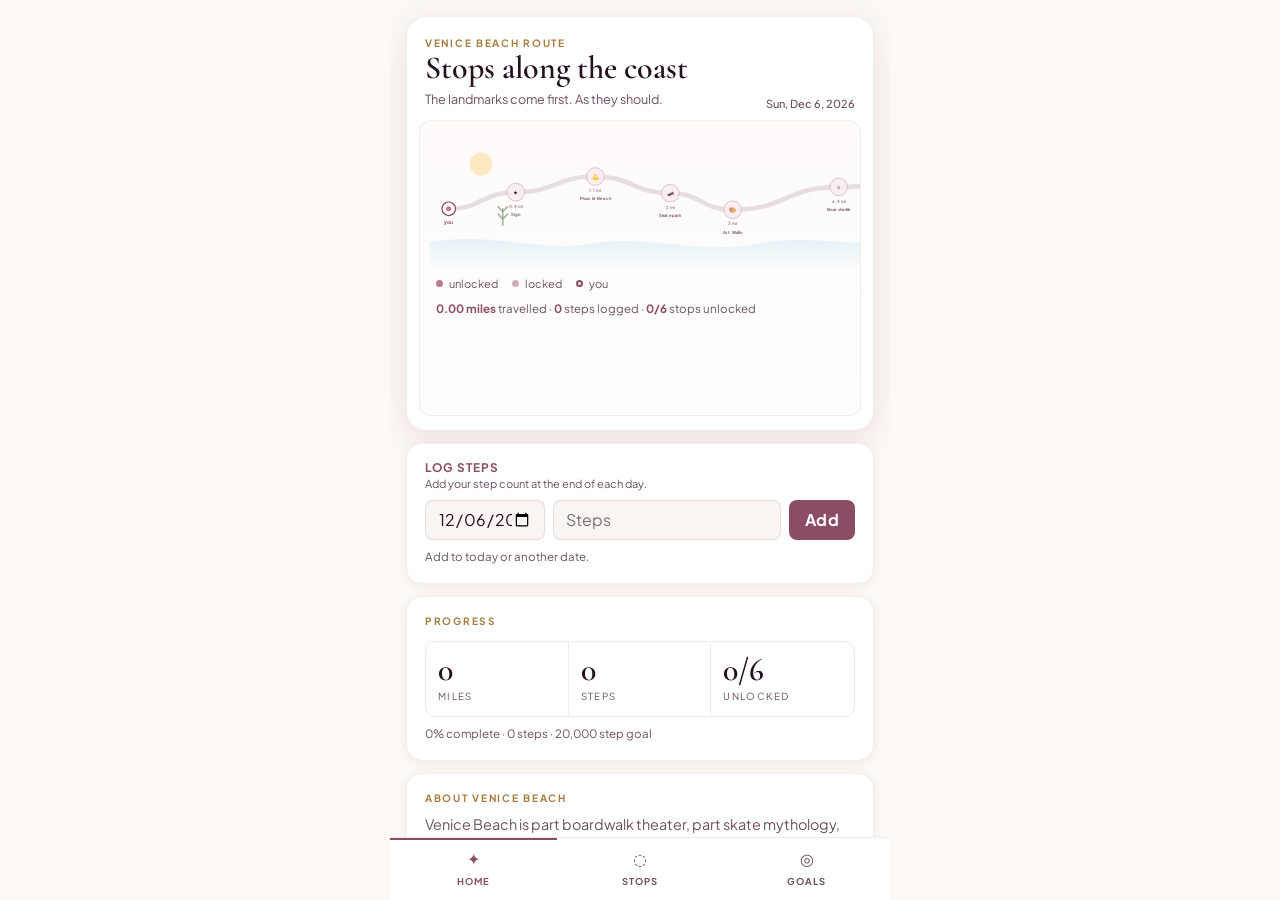
==== commit f9cade83: "Implement handoff spec: 6 stops, 3 screens, new progress model - Landmarks reduced to 6 (Sign 0.4, M" ====
--- a/index.html
+++ b/index.html
@@ -4,8 +4,8 @@
 <meta charset="UTF-8" />
 <meta name="viewport" content="width=device-width, initial-scale=1.0, viewport-fit=cover" />
 <title>Venice Beach Quest</title>
-<meta name="theme-color" content="#f8e9f0" />
-<meta name="description" content="Venice Beach Quest — an editorial walking app with real Venice landmark unlocks." />
+<meta name="theme-color" content="#fdf8f5" />
+<meta name="description" content="Venice Beach Quest — a trust-based walking app with real Venice landmark unlocks." />
 <link rel="preconnect" href="https://fonts.googleapis.com">
 <link rel="preconnect" href="https://fonts.gstatic.com" crossorigin>
 <link href="https://fonts.googleapis.com/css2?family=Cormorant+Garamond:wght@400;500;600;700&family=Plus+Jakarta+Sans:wght@300;400;500;600;700&display=swap" rel="stylesheet">
@@ -14,6 +14,7 @@
 <body>
 <div class="app">
 
+  <!-- Home -->
   <section class="screen active" id="screen-home">
     <div class="stack">
       <div class="surface">
@@ -27,38 +28,37 @@
         </div>
         <div class="mapWrap">
           <div class="mapShell">
-            <svg viewBox="0 0 1000 250" aria-label="Illustrated Venice Beach Quest route">
+            <svg viewBox="0 0 1000 250" aria-label="Venice Beach Quest route">
               <defs>
                 <linearGradient id="routeGradient" x1="0%" y1="0%" x2="100%" y2="0%">
-                  <stop offset="0%" stop-color="#d47d9b"></stop>
-                  <stop offset="100%" stop-color="#d1a26e"></stop>
+                  <stop offset="0%" stop-color="#c07890"></stop>
+                  <stop offset="100%" stop-color="#a87c3c"></stop>
                 </linearGradient>
                 <linearGradient id="oceanWave" x1="0%" y1="0%" x2="0%" y2="100%">
-                  <stop offset="0%" stop-color="rgba(181,219,239,.38)"></stop>
-                  <stop offset="100%" stop-color="rgba(181,219,239,.08)"></stop>
+                  <stop offset="0%" stop-color="rgba(181,219,239,.34)"></stop>
+                  <stop offset="100%" stop-color="rgba(181,219,239,.06)"></stop>
                 </linearGradient>
                 <filter id="routeGlow">
-                  <feGaussianBlur stdDeviation="4" result="blurred"></feGaussianBlur>
+                  <feGaussianBlur stdDeviation="3.5" result="blurred"></feGaussianBlur>
                   <feMerge><feMergeNode in="blurred"></feMergeNode><feMergeNode in="SourceGraphic"></feMergeNode></feMerge>
                 </filter>
               </defs>
 
               <g id="routeScenery">
-                <circle cx="98" cy="52" r="24" fill="rgba(255,223,167,.68)"></circle>
-                <path d="M0 202 C118 181, 210 223, 312 205 C415 187, 520 226, 625 206 C742 183, 842 221, 1000 197 L1000 250 L0 250 Z" fill="url(#oceanWave)"></path>
-                <path d="M140 170 l0 -34 M140 143 l-10 -10 M140 143 l10 -10 M140 158 l-10 -11 M140 158 l10 -11" stroke="rgba(105,130,98,.7)" stroke-width="3" stroke-linecap="round"></path>
-                <path d="M852 175 l0 -42 M852 145 l-11 -12 M852 145 l11 -12 M852 162 l-11 -12 M852 162 l11 -12" stroke="rgba(105,130,98,.7)" stroke-width="3" stroke-linecap="round"></path>
-                <path d="M770 72 q12 6 24 0 q12 -6 24 0 q12 6 24 0" fill="none" stroke="rgba(255,255,255,.74)" stroke-width="3" stroke-linecap="round"></path>
+                <circle cx="98" cy="52" r="22" fill="rgba(255,220,160,.6)"></circle>
+                <path d="M0 202 C118 181,210 223,312 205 C415 187,520 226,625 206 C742 183,842 221,1000 197 L1000 250 L0 250 Z" fill="url(#oceanWave)"></path>
+                <path d="M140 170 l0 -32 M140 144 l-9 -10 M140 144 l9 -10 M140 158 l-9 -10 M140 158 l9 -10" stroke="rgba(105,130,98,.65)" stroke-width="2.8" stroke-linecap="round"></path>
+                <path d="M858 175 l0 -40 M858 147 l-10 -11 M858 147 l10 -11 M858 162 l-10 -11 M858 162 l10 -11" stroke="rgba(105,130,98,.65)" stroke-width="2.8" stroke-linecap="round"></path>
               </g>
 
-              <path id="routeBase" fill="none" stroke="rgba(182,153,166,.36)" stroke-width="10" stroke-linecap="round"></path>
-              <path id="routeHalo" fill="none" stroke="rgba(212,125,155,.14)" stroke-width="24" stroke-linecap="round"></path>
-              <path id="routeProgress" fill="none" stroke="url(#routeGradient)" stroke-width="10" stroke-linecap="round" filter="url(#routeGlow)"></path>
+              <path id="routeBase" fill="none" stroke="rgba(180,148,162,.3)" stroke-width="9" stroke-linecap="round"></path>
+              <path id="routeHalo" fill="none" stroke="rgba(192,120,144,.12)" stroke-width="22" stroke-linecap="round"></path>
+              <path id="routeProgress" fill="none" stroke="url(#routeGradient)" stroke-width="9" stroke-linecap="round" filter="url(#routeGlow)"></path>
               <g id="routeMarkers"></g>
               <g id="youMarker">
-                <circle r="14" fill="white" stroke="#9f5570" stroke-width="2.6"></circle>
-                <circle r="5.5" fill="#d47d9b"></circle>
-                <text y="32" text-anchor="middle" font-family="Plus Jakarta Sans, sans-serif" font-size="10" font-weight="700" fill="#9f5570">you</text>
+                <circle r="13" fill="white" stroke="#8a4d65" stroke-width="2.4"></circle>
+                <circle r="5" fill="#c07890"></circle>
+                <text y="30" text-anchor="middle" font-family="Plus Jakarta Sans, sans-serif" font-size="9.5" font-weight="700" fill="#8a4d65">you</text>
               </g>
             </svg>
             <div class="legend">
@@ -66,7 +66,7 @@
               <div class="legendItem"><span class="dot l"></span> locked</div>
               <div class="legendItem"><span class="dot y"></span> you</div>
             </div>
-            <div class="routeStatLine" id="routeStatLine"><strong>0.00 miles</strong> travelled · <strong>0</strong> steps logged · <strong>0/10</strong> stops unlocked</div>
+            <div class="routeStatLine" id="routeStatLine"><strong>0.00 miles</strong> travelled · <strong>0</strong> steps logged · <strong>0/6</strong> stops unlocked</div>
           </div>
         </div>
       </div>
@@ -75,7 +75,7 @@
         <div class="compactLogHead">
           <div>
             <div class="compactLogTitle">Log steps</div>
-            <div class="compactLogSub">Small, useful, and not acting like the headline.</div>
+            <div class="compactLogSub">Add your step count at the end of each day.</div>
           </div>
         </div>
         <div class="compactRow">
@@ -87,111 +87,81 @@
       </div>
 
       <div class="panel statsPanel">
-        <div class="tag">Stats</div>
+        <div class="tag">Progress</div>
         <div class="statsGrid">
           <div><div class="statValue" id="heroMiles">0</div><div class="statLabel">Miles</div></div>
           <div><div class="statValue" id="heroSteps">0</div><div class="statLabel">Steps</div></div>
-          <div><div class="statValue" id="heroUnlocked">0/10</div><div class="statLabel">Unlocked</div></div>
+          <div><div class="statValue" id="heroUnlocked">0/6</div><div class="statLabel">Unlocked</div></div>
         </div>
-        <div class="helper" id="snapshotHelper">0% complete · 0 total steps · 10 mile goal</div>
+        <div class="helper" id="snapshotHelper">0% complete · set a step goal to begin</div>
       </div>
 
       <div class="panel descriptionPanel">
         <div class="tag">About Venice Beach</div>
-        <div class="bodyText">Venice Beach is part boardwalk theater, part skate mythology, part sunset postcard, and part beautifully overconfident Los Angeles daydream. The idea here is simple: move through real places, unlock actual landmarks, and let the route feel a little cinematic instead of pretending exercise has to be dull.</div>
+        <div class="bodyText">Venice Beach is part boardwalk theater, part skate mythology, part sunset postcard, and part beautifully overconfident Los Angeles daydream. Move through real places, unlock actual landmarks, and let the route feel a little cinematic.</div>
       </div>
     </div>
   </section>
 
+  <!-- Stops -->
   <section class="screen" id="screen-stops">
     <div class="surface">
       <div class="surfaceHead">
         <div>
           <div class="tag">Landmarks</div>
-          <div class="surfaceTitle">Actual Venice stops</div>
-          <div class="surfaceCopy">Blurred before unlock, sharp after. Real images, not decorative lies.</div>
+          <div class="surfaceTitle">Six Venice stops</div>
+          <div class="surfaceCopy">Blurred before unlock, sharp after. Real places, not decorative lies.</div>
         </div>
       </div>
       <div class="gridGallery" id="stopsWrap"></div>
     </div>
   </section>
 
+  <!-- Goals -->
   <section class="screen" id="screen-goals">
     <div class="surface">
       <div class="surfaceHead">
         <div>
           <div class="tag">Goals</div>
-          <div class="surfaceTitle">Set it once. Change when needed.</div>
-          <div class="surfaceCopy">Quiet little ambitions. No need to parade them around every time you log steps.</div>
+          <div class="surfaceTitle">Pick a target that fits.</div>
+          <div class="surfaceCopy">Short goal means one big day. Longer goal means a week of wandering.</div>
         </div>
       </div>
       <div class="goalCard">
         <div class="goalFields">
           <div class="goalRow">
-            <label class="goalLabel" for="dailyGoalInput">Daily step goal</label>
-            <input type="number" id="dailyGoalInput" min="1" placeholder="8000">
-          </div>
-          <div class="goalRow">
-            <label class="goalLabel" for="mileGoalInput">Overall mile goal</label>
-            <input type="number" id="mileGoalInput" min="1" step="0.1" placeholder="10">
+            <label class="goalLabel" for="goalStepsInput">Total steps to complete the route</label>
+            <input type="number" id="goalStepsInput" min="1" placeholder="20000">
           </div>
         </div>
         <div class="resetRow">
-          <button class="btnPrimary" id="saveGoalsButton">Save goals</button>
-          <button class="btnGhost" id="resetProgressButton">Reset progress</button>
+          <button class="btnPrimary" id="saveGoalsButton">Set goal</button>
         </div>
-        <div class="resetNote">Reset progress clears logged steps, unlocks, and saved journal entries. It keeps your goals, because repeating basic setup is annoying.</div>
+
+        <div class="bestWayBox">
+          <div class="tag">Best way to use it</div>
+          <p class="bodyText">Walk as many steps as you want each day. Add your count at the end. The route moves, landmarks unlock, and Venice shows up at your pace. No GPS. No timers. Just steps and the city.</p>
+        </div>
+
+        <div class="resetRow" style="margin-top:8px">
+          <button class="btnGhost" id="resetProgressButton">Reset quest</button>
+        </div>
+        <div class="resetNote">Clears all steps and unlocks. Your goal stays.</div>
       </div>
     </div>
   </section>
 
-  <section class="screen" id="screen-journal">
-    <div class="surface">
-      <div class="surfaceHead">
-        <div>
-          <div class="tag">Journal</div>
-          <div class="surfaceTitle">Field notes after the walk</div>
-          <div class="surfaceCopy">Prompt first. Writing second. Step history underneath where it belongs.</div>
-        </div>
-      </div>
-
-      <div class="journalPrompt">
-        <div class="tag">Today's prompt</div>
-        <div class="promptText" id="journalPromptText">What looked better in motion than it did in your head?</div>
-      </div>
-
-      <div class="journalEntryCard">
-        <div class="tag">Write it down</div>
-        <div class="helper">One note for today is enough. This app is not your memoir editor.</div>
-        <div style="margin-top:12px;">
-          <textarea id="journalText" placeholder="Write something small, specific, and not fake."></textarea>
-        </div>
-        <div class="resetRow" style="margin-top:12px;">
-          <button class="btnPrimary" id="saveJournalButton">Save entry</button>
-        </div>
-        <div class="savedEntry" id="savedEntryCard" style="display:none;">
-          <div class="savedLabel">Saved for today</div>
-          <div class="savedText" id="savedEntryText"></div>
-        </div>
-      </div>
-
-      <div class="journalEntryCard">
-        <div class="tag">Step history</div>
-        <div class="journalList" id="logBody"></div>
-      </div>
-    </div>
-  </section>
-
+  <!-- Nav -->
   <div class="bottomNav">
     <div class="navBar">
       <button class="navBtn active" data-screen="home"><div class="navIcon">✦</div><div class="navLabel">Home</div></button>
       <button class="navBtn" data-screen="stops"><div class="navIcon">◌</div><div class="navLabel">Stops</div></button>
       <button class="navBtn" data-screen="goals"><div class="navIcon">◎</div><div class="navLabel">Goals</div></button>
-      <button class="navBtn" data-screen="journal"><div class="navIcon">☰</div><div class="navLabel">Journal</div></button>
     </div>
   </div>
 </div>
 
+<!-- Postcard modal -->
 <div class="modalBg" id="modalBg" aria-hidden="true">
   <div class="modal" role="dialog" aria-modal="true" aria-labelledby="modalTitle">
     <div class="modalMedia">
@@ -210,6 +180,16 @@
   </div>
 </div>
 
+<!-- Completion overlay -->
+<div class="completionBg" id="completionBg">
+  <div class="completionCard">
+    <div class="completionEyebrow">Quest complete</div>
+    <div class="completionTitle">You walked Venice Beach.</div>
+    <div class="completionSub">Every landmark, at your own pace.</div>
+    <button class="btnPrimary" id="completionClose">Close</button>
+  </div>
+</div>
+
 <div class="toast" id="toast"></div>
 
 <script src="data.js"></script>
--- a/styles.css
+++ b/styles.css
@@ -1,15 +1,12 @@
 :root{
-  --bg:#fffafd;
-  --blush:#f8e7ef;
-  --blush2:#f3d9e5;
-  --rose:#d47d9b;
-  --roseDeep:#9f5570;
-  --gold:#d1a26e;
-  --ink:#341824;
-  --inkSoft:#7d5f6c;
-  --line:rgba(141,101,120,.14);
-  --shadow:0 24px 70px rgba(114,68,87,.14);
-  --shadowSoft:0 10px 26px rgba(114,68,87,.09);
+  --rose:#c07890;
+  --roseDeep:#8a4d65;
+  --gold:#a87c3c;
+  --ink:#251020;
+  --inkSoft:#6b5060;
+  --line:rgba(100,60,80,.1);
+  --shadow:0 8px 32px rgba(80,40,60,.11);
+  --shadowSoft:0 2px 12px rgba(80,40,60,.07);
 }
 *{box-sizing:border-box}
 html,body{height:100%}
@@ -17,30 +14,11 @@
   margin:0;
   font-family:'Plus Jakarta Sans',sans-serif;
   color:var(--ink);
-  background:
-    radial-gradient(1000px 580px at 12% 0%, rgba(255,255,255,.96), transparent 60%),
-    radial-gradient(900px 620px at 90% 12%, rgba(247,223,235,.85), transparent 60%),
-    linear-gradient(180deg,#fffdfd 0%,#fdf4f8 42%,#f8e9f0 100%);
+  background:#fdf8f5;
   overflow:hidden;
 }
-body::before, body::after{
-  content:"";
-  position:fixed; inset:0; pointer-events:none; z-index:0;
-}
-body::before{
-  background:
-    radial-gradient(circle at 18% 14%, rgba(255,255,255,.8) 0 2px, transparent 3px),
-    radial-gradient(circle at 23% 11%, rgba(255,255,255,.7) 0 1px, transparent 2px),
-    radial-gradient(circle at 76% 10%, rgba(255,255,255,.75) 0 2px, transparent 3px),
-    radial-gradient(circle at 82% 16%, rgba(255,255,255,.65) 0 1px, transparent 2px);
-  opacity:.9;
-}
-body::after{
-  background:linear-gradient(180deg, rgba(255,255,255,.18), rgba(255,255,255,0));
-  mix-blend-mode:screen;
-}
 .app{
-  position:relative; z-index:1;
+  position:relative;
   height:100%;
   width:min(100%, 500px);
   margin:0 auto;
@@ -48,349 +26,245 @@
 }
 .screen{
   position:absolute; inset:0;
-  padding:max(14px, env(safe-area-inset-top)) 14px calc(82px + env(safe-area-inset-bottom)) 14px;
+  padding:max(16px, env(safe-area-inset-top)) 16px calc(76px + env(safe-area-inset-bottom)) 16px;
   overflow-y:auto;
-  opacity:0;
-  transform:translateY(10px);
-  pointer-events:none;
-  transition:opacity .28s ease, transform .28s ease;
+  opacity:0; transform:translateY(8px); pointer-events:none;
+  transition:opacity .24s ease, transform .24s ease;
 }
 .screen.active{opacity:1; transform:translateY(0); pointer-events:auto}
 
-.panel, .surface{
-  background:linear-gradient(160deg, rgba(255,255,255,.62), rgba(255,247,251,.34));
-  border:1px solid rgba(255,255,255,.66);
+.panel{
+  background:#fff;
+  border:1px solid rgba(100,60,80,.09);
   box-shadow:var(--shadowSoft);
-  backdrop-filter:blur(18px) saturate(1.03);
-  -webkit-backdrop-filter:blur(18px) saturate(1.03);
-  border-radius:24px;
+  border-radius:16px;
 }
 .surface{
-  border-radius:28px;
+  background:#fff;
+  border:1px solid rgba(100,60,80,.09);
+  box-shadow:var(--shadow);
+  border-radius:20px;
   overflow:hidden;
-  box-shadow:var(--shadow);
-}
-.stack{display:grid; gap:14px}
+}
+.stack{display:grid; gap:12px}
+
 .tag{
-  font-size:.68rem;
+  font-size:.63rem;
   font-weight:700;
-  letter-spacing:.18em;
+  letter-spacing:.17em;
   text-transform:uppercase;
   color:var(--gold);
 }
 .surfaceHead{
-  display:flex;
-  justify-content:space-between;
-  align-items:end;
-  gap:12px;
-  padding:18px 16px 8px;
+  display:flex; justify-content:space-between; align-items:end; gap:12px;
+  padding:20px 18px 10px;
 }
 .surfaceTitle{
   font-family:'Cormorant Garamond',serif;
-  font-size:1.9rem;
-  line-height:.95;
-  font-weight:600;
-  color:var(--ink);
+  font-size:2rem; line-height:.96; font-weight:600;
+  color:var(--ink); margin-top:4px;
 }
 .surfaceCopy{
-  margin-top:6px;
-  font-size:.8rem;
-  line-height:1.56;
-  color:var(--inkSoft);
-  max-width:18rem;
-}
-.mapDate{
-  font-size:.72rem;
-  color:var(--inkSoft);
-  white-space:nowrap;
-}
-.mapWrap{padding:0 10px 12px}
+  margin-top:6px; font-size:.79rem; line-height:1.58;
+  color:var(--inkSoft); max-width:18rem;
+}
+.mapDate{font-size:.69rem; color:var(--inkSoft); white-space:nowrap; font-weight:500}
+
+.mapWrap{padding:0 12px 14px}
 .mapShell{
-  min-height:314px;
-  padding:16px 10px 14px;
-  border-radius:24px;
-  overflow:hidden;
-  border:1px solid rgba(255,255,255,.68);
+  min-height:296px; padding:16px 10px 14px;
+  border-radius:12px; overflow:hidden;
+  border:1px solid rgba(100,60,80,.08);
   background:
-    linear-gradient(180deg, rgba(255,255,255,.44), rgba(255,248,251,.22)),
-    url('https://commons.wikimedia.org/wiki/Special:FilePath/Los%20Angeles%20-%20Venice%20Canal%20Historic%20District%2001.jpg') center center/cover no-repeat;
+    linear-gradient(180deg, rgba(253,248,245,.52), rgba(253,248,245,.16)),
+    url('https://commons.wikimedia.org/wiki/Special:FilePath/Los%20Angeles%20-%20Venice%20Canal%20Historic%20District%2001.jpg') center/cover no-repeat;
 }
 svg{display:block; width:100%; min-width:520px; overflow:visible}
-.legend{display:flex; gap:14px; flex-wrap:wrap; padding:10px 6px 0; font-size:.71rem; color:var(--inkSoft)}
+.legend{display:flex; gap:14px; flex-wrap:wrap; padding:10px 6px 0; font-size:.69rem; color:var(--inkSoft)}
 .legendItem{display:inline-flex; gap:6px; align-items:center}
-.dot{width:8px; height:8px; border-radius:50%}
+.dot{width:7px; height:7px; border-radius:50%}
 .dot.u{background:var(--rose)}
-.dot.l{background:#d8bfca}
-.dot.y{background:white; border:2px solid var(--roseDeep)}
-.routeStatLine{
-  padding:10px 6px 0;
-  font-size:.74rem;
-  line-height:1.5;
-  color:var(--inkSoft);
-}
-.routeStatLine strong{
-  color:var(--roseDeep);
-  font-weight:700;
-}
+.dot.l{background:#cdb0bc}
+.dot.y{background:#fff; border:2px solid var(--roseDeep)}
+.routeStatLine{padding:10px 6px 0; font-size:.72rem; line-height:1.5; color:var(--inkSoft)}
+.routeStatLine strong{color:var(--roseDeep); font-weight:700}
 .routeLabel{
-  font-size:8.2px;
-  fill:#755866;
-  font-family:'Plus Jakarta Sans',sans-serif;
-  font-weight:700;
-  letter-spacing:.04em;
-}
-
-.compactLog{
-  padding:14px 16px 16px;
-}
-.compactLogHead{
-  display:flex;
-  align-items:center;
-  justify-content:space-between;
-  gap:12px;
-}
-.compactLogTitle{
-  font-size:.78rem;
-  font-weight:700;
-  letter-spacing:.08em;
-  text-transform:uppercase;
-  color:var(--roseDeep);
-}
-.compactLogSub{
-  font-size:.7rem;
-  color:var(--inkSoft);
-}
-.compactRow{
-  display:grid;
-  grid-template-columns:116px minmax(0,1fr) auto;
-  gap:8px;
-  margin-top:10px;
-}
+  font-size:8px; fill:#7a5868;
+  font-family:'Plus Jakarta Sans',sans-serif; font-weight:700; letter-spacing:.04em;
+}
+
+.compactLog{padding:16px 18px 18px}
+.compactLogHead{display:flex; align-items:center; justify-content:space-between; gap:12px}
+.compactLogTitle{font-size:.74rem; font-weight:700; letter-spacing:.08em; text-transform:uppercase; color:var(--roseDeep)}
+.compactLogSub{font-size:.69rem; color:var(--inkSoft); margin-top:2px}
+.compactRow{display:grid; grid-template-columns:120px minmax(0,1fr) auto; gap:8px; margin-top:10px}
+
 input,button,textarea{font:inherit; border:none; outline:none}
 input[type="date"],input[type="number"],textarea{
-  min-height:38px;
-  padding:0 11px;
-  border-radius:12px;
-  color:var(--ink);
-  background:rgba(255,255,255,.82);
-  border:1px solid rgba(138,100,118,.15);
-  box-shadow:inset 0 1px 0 rgba(255,255,255,.8);
-  width:100%;
-}
-textarea{
-  min-height:160px;
-  padding:14px 15px;
-  resize:vertical;
-  line-height:1.6;
-}
+  min-height:40px; padding:0 12px; border-radius:8px;
+  color:var(--ink); background:#faf5f2;
+  border:1px solid rgba(100,60,80,.14); width:100%;
+}
+textarea{min-height:160px; padding:14px 15px; resize:vertical; line-height:1.6}
 input:focus, textarea:focus{
-  background:rgba(255,255,255,.96);
-  border-color:rgba(212,125,155,.45);
+  background:#fff; border-color:rgba(192,120,144,.4);
+  box-shadow:0 0 0 3px rgba(192,120,144,.09);
 }
 button{
-  min-height:38px;
-  padding:0 15px;
-  border-radius:999px;
-  cursor:pointer;
-  transition:transform .14s ease, opacity .14s ease;
-}
-button:hover{transform:translateY(-1px)}
-button:active{transform:translateY(0)}
-.btnPrimary{background:linear-gradient(135deg,var(--rose),var(--roseDeep)); color:white; font-weight:700; letter-spacing:.03em}
-.btnGhost{background:rgba(255,255,255,.58); color:var(--roseDeep); font-weight:700}
-.helper{
-  margin-top:10px;
-  font-size:.74rem;
-  line-height:1.5;
-  color:var(--inkSoft);
-}
-.statsPanel,.descriptionPanel,.goalCard,.journalPrompt,.journalEntryCard{padding:16px}
+  min-height:40px; padding:0 16px; border-radius:8px; cursor:pointer;
+  transition:opacity .14s ease;
+}
+button:hover{opacity:.84}
+button:active{opacity:.72}
+.btnPrimary{background:var(--roseDeep); color:#fff; font-weight:700; letter-spacing:.02em}
+.btnGhost{background:transparent; color:var(--roseDeep); font-weight:700; border:1px solid rgba(138,77,101,.24)}
+.helper{margin-top:8px; font-size:.72rem; line-height:1.52; color:var(--inkSoft)}
+
+.statsPanel,.descriptionPanel,.goalCard,.journalPrompt,.journalEntryCard{padding:18px}
 .statsGrid{
-  display:grid;
-  grid-template-columns:repeat(3,1fr);
-  gap:10px;
-  margin-top:12px;
-}
+  display:grid; grid-template-columns:repeat(3,1fr);
+  margin-top:14px; border:1px solid var(--line); border-radius:10px; overflow:hidden;
+}
+.statsGrid > div{padding:14px 12px; border-right:1px solid var(--line)}
+.statsGrid > div:last-child{border-right:none}
 .statValue{
   font-family:'Cormorant Garamond',serif;
-  font-size:1.85rem;
-  line-height:.94;
-  font-weight:600;
-  color:var(--roseDeep);
-}
-.statLabel{
-  margin-top:4px;
-  font-size:.66rem;
-  letter-spacing:.14em;
-  text-transform:uppercase;
-  color:var(--inkSoft);
-}
-.bodyText{
-  margin-top:10px;
-  font-size:.95rem;
-  line-height:1.68;
-  color:var(--ink);
-}
+  font-size:2rem; line-height:.9; font-weight:600; color:var(--ink);
+}
+.statLabel{margin-top:5px; font-size:.61rem; letter-spacing:.14em; text-transform:uppercase; color:var(--inkSoft)}
+.bodyText{margin-top:8px; font-size:.9rem; line-height:1.72; color:var(--inkSoft)}
+
 .goalFields{display:grid; gap:12px; margin-top:14px}
 .goalRow{display:grid; gap:6px}
-.goalLabel{font-size:.76rem; color:var(--inkSoft); font-weight:600}
-.resetRow{display:flex; gap:10px; flex-wrap:wrap; margin-top:14px}
-.resetNote{margin-top:10px; font-size:.74rem; line-height:1.52; color:var(--inkSoft)}
-
-.gridGallery{
-  padding:10px;
-  display:grid;
-  grid-template-columns:repeat(6,1fr);
-  gap:10px;
-}
+.goalLabel{font-size:.73rem; color:var(--inkSoft); font-weight:600}
+.resetRow{display:flex; gap:8px; flex-wrap:wrap; margin-top:14px}
+.resetNote{margin-top:8px; font-size:.71rem; line-height:1.54; color:var(--inkSoft)}
+.bestWayBox{
+  margin-top:20px; padding:16px;
+  background:#fdf5f8; border:1px solid rgba(192,120,144,.14); border-radius:10px;
+}
+.bestWayBox .bodyText{margin-top:8px}
+
+.gridGallery{padding:12px; display:grid; grid-template-columns:repeat(6,1fr); gap:10px}
 .tile{
-  position:relative;
-  min-height:170px;
-  grid-column:span 3;
-  overflow:hidden;
-  border-radius:24px;
-  border:1px solid rgba(255,255,255,.66);
-  box-shadow:var(--shadowSoft);
-  background:linear-gradient(180deg, rgba(255,255,255,.08), rgba(255,255,255,.02));
-  isolation:isolate;
+  position:relative; min-height:170px; grid-column:span 3;
+  overflow:hidden; border-radius:12px;
+  border:1px solid rgba(100,60,80,.08); box-shadow:var(--shadowSoft); isolation:isolate;
 }
 .tile.large{grid-column:span 6; min-height:240px}
 .tile.tall{min-height:220px}
-.tile img,.tileFallback{
-  position:absolute; inset:0; width:100%; height:100%; object-fit:cover;
-}
+.tile img,.tileFallback{position:absolute; inset:0; width:100%; height:100%; object-fit:cover}
 .tile img{opacity:.96; transition:transform .45s ease}
 .tile:hover img{transform:scale(1.03)}
 .tileFallback{
   display:grid; place-items:center; text-align:center; padding:18px;
-  font-family:'Cormorant Garamond',serif; font-size:1.2rem; color:rgba(53,24,36,.55);
+  font-family:'Cormorant Garamond',serif; font-size:1.2rem; color:rgba(40,18,28,.48);
 }
 .tile::after{
   content:""; position:absolute; inset:0; z-index:1;
-  background:linear-gradient(180deg, rgba(33,15,24,.04), rgba(33,15,24,.62) 100%);
-}
-.tile.locked::after{
-  background:linear-gradient(180deg, rgba(255,248,252,.24), rgba(56,29,40,.68) 100%);
-}
-.tile.locked img{
-  opacity:.9;
-  filter:blur(8px) saturate(.82) brightness(.96);
-  transform:scale(1.06);
-}
+  background:linear-gradient(180deg, rgba(20,8,14,.02), rgba(20,8,14,.56) 100%);
+}
+.tile.locked::after{background:linear-gradient(180deg, rgba(253,248,245,.26), rgba(40,18,28,.64) 100%)}
+.tile.locked img{opacity:.82; filter:blur(8px) saturate(.65) brightness(.92); transform:scale(1.06)}
 .tileContent{
   position:relative; z-index:2; min-height:100%;
-  display:flex; flex-direction:column; justify-content:flex-end; padding:16px; color:white;
-}
-.tileTop{display:flex; justify-content:space-between; align-items:center; gap:10px; margin-bottom:12px}
-.tileMiles{font-size:.65rem; text-transform:uppercase; letter-spacing:.18em; font-weight:700; color:#ffd9a9}
+  display:flex; flex-direction:column; justify-content:flex-end; padding:16px; color:#fff;
+}
+.tileTop{display:flex; justify-content:space-between; align-items:center; gap:10px; margin-bottom:10px}
+.tileMiles{font-size:.61rem; text-transform:uppercase; letter-spacing:.18em; font-weight:700; color:#edd090}
 .tileStatus{
-  font-size:.6rem; text-transform:uppercase; letter-spacing:.16em; font-weight:700;
-  padding:7px 10px; border-radius:999px; background:rgba(255,255,255,.16);
-  backdrop-filter:blur(10px); -webkit-backdrop-filter:blur(10px);
-}
-.tile.locked .tileStatus{
-  background:rgba(33,15,24,.28);
-  color:#fff4f8;
-}
-.tileTitle{
-  font-family:'Cormorant Garamond',serif; font-size:clamp(1.35rem, 4.6vw, 2rem); line-height:.98; font-weight:600;
-}
-.tile.large .tileTitle{font-size:clamp(1.8rem, 5.6vw, 2.45rem)}
-.tileNote{margin-top:8px; max-width:16rem; font-size:.8rem; line-height:1.56; color:rgba(255,255,255,.86)}
+  font-size:.57rem; text-transform:uppercase; letter-spacing:.13em; font-weight:700;
+  padding:6px 10px; border-radius:4px; background:rgba(255,255,255,.14);
+}
+.tile.locked .tileStatus{background:rgba(20,8,14,.3); color:rgba(255,255,255,.68)}
+.tileTitle{font-family:'Cormorant Garamond',serif; font-size:clamp(1.35rem,4.6vw,2rem); line-height:.98; font-weight:600}
+.tile.large .tileTitle{font-size:clamp(1.8rem,5.6vw,2.45rem)}
+.tileNote{margin-top:8px; max-width:16rem; font-size:.77rem; line-height:1.56; color:rgba(255,255,255,.82)}
 .tileBtn{
-  margin-top:14px; min-height:auto; padding:0;
-  background:none; color:white; font-size:.7rem; text-transform:uppercase; letter-spacing:.12em; font-weight:700;
-}
-.tileBtn[disabled]{opacity:.46; cursor:default}
-
-.promptText{margin-top:12px; font-size:1rem; line-height:1.68; color:var(--ink)}
-.savedEntry{
-  margin-top:14px; padding:14px; border-radius:16px;
-  background:rgba(255,255,255,.45); border:1px solid rgba(255,255,255,.6);
-}
-.savedLabel{font-size:.66rem; text-transform:uppercase; letter-spacing:.16em; font-weight:700; color:var(--gold); margin-bottom:8px}
-.savedText{font-size:.88rem; line-height:1.65; color:var(--inkSoft); white-space:pre-wrap}
-.journalList{display:grid; gap:10px; margin-top:4px}
-.journalEntry{
-  display:grid; grid-template-columns:1fr auto auto auto; gap:10px; align-items:center;
-  padding:14px 0; border-bottom:1px solid var(--line); font-size:.82rem; color:var(--inkSoft);
-}
-.journalEntry:last-child{border-bottom:none}
-.journalDate{color:var(--ink); font-weight:600}
-.journalSteps{color:var(--roseDeep); font-weight:700}
-.journalMiles{font-family:'Cormorant Garamond',serif; font-size:1.14rem; color:var(--ink)}
-.deleteBtn{min-height:auto; padding:0 6px; background:transparent; border-radius:8px; color:rgba(53,24,36,.34); font-size:1rem}
-.deleteBtn:hover{color:var(--roseDeep)}
+  margin-top:12px; min-height:auto; padding:0 0 2px;
+  background:none; color:#fff; font-size:.67rem; text-transform:uppercase;
+  letter-spacing:.12em; font-weight:700; border-radius:0;
+  border-bottom:1px solid rgba(255,255,255,.36);
+}
+.tileBtn:hover{opacity:.7}
+.tileBtn[disabled]{opacity:.32; cursor:default}
 
 .bottomNav{
   position:fixed; left:50%; bottom:0; transform:translateX(-50%);
   width:min(100%, 500px); z-index:20;
-  padding:10px 14px calc(10px + env(safe-area-inset-bottom));
-  background:linear-gradient(180deg, rgba(255,250,252,0), rgba(255,250,252,.86) 20%, rgba(255,250,252,.96) 100%);
-  backdrop-filter:blur(22px); -webkit-backdrop-filter:blur(22px);
-}
-.navBar{
-  display:grid; grid-template-columns:repeat(4,1fr); gap:8px;
-  padding:8px; border-radius:999px;
-  background:linear-gradient(160deg, rgba(255,255,255,.68), rgba(255,247,251,.42));
-  border:1px solid rgba(255,255,255,.68);
-  box-shadow:var(--shadowSoft);
-}
+  background:#fff; border-top:1px solid rgba(100,60,80,.1);
+  padding:0 0 env(safe-area-inset-bottom);
+}
+.navBar{display:grid; grid-template-columns:repeat(3,1fr)}
 .navBtn{
-  min-height:54px; display:grid; place-items:center; gap:4px; padding:8px 6px;
-  background:transparent; border-radius:999px; color:var(--inkSoft);
-}
-.navBtn.active{
-  background:linear-gradient(135deg, rgba(212,125,155,.18), rgba(255,255,255,.24));
-  color:var(--roseDeep);
-}
-.navIcon{font-size:1.05rem; line-height:1}
-.navLabel{font-size:.62rem; text-transform:uppercase; letter-spacing:.14em; font-weight:700}
+  min-height:62px; display:grid; place-items:center; gap:3px; padding:10px 6px;
+  background:transparent; border-radius:0; color:var(--inkSoft);
+}
+.navBtn.active{color:var(--roseDeep); box-shadow:inset 0 2px 0 var(--roseDeep)}
+.navIcon{font-size:1rem; line-height:1}
+.navLabel{font-size:.59rem; text-transform:uppercase; letter-spacing:.12em; font-weight:700}
 
 .modalBg{
-  position:fixed; inset:0; display:none; place-items:center; padding:14px;
-  background:rgba(38,18,27,.48); backdrop-filter:blur(18px); -webkit-backdrop-filter:blur(18px); z-index:50;
+  position:fixed; inset:0; display:none; place-items:center; padding:16px;
+  background:rgba(20,8,14,.52); z-index:50;
 }
 .modalBg.show{display:grid}
 .modal{
-  width:min(100%, 760px); overflow:hidden; border-radius:30px;
-  background:rgba(255,251,253,.98); box-shadow:0 40px 100px rgba(48,22,34,.28);
-  animation:rise .24s ease both;
-}
-@keyframes rise{from{transform:translateY(12px) scale(.985); opacity:0} to{transform:translateY(0) scale(1); opacity:1}}
-.modalMedia{
-  position:relative; min-height:340px; overflow:hidden; background:linear-gradient(145deg,#f4dbe6,#edcada);
-}
+  width:min(100%,760px); overflow:hidden; border-radius:16px;
+  background:#fff; box-shadow:0 32px 80px rgba(20,8,14,.26);
+  animation:rise .22s ease both;
+}
+@keyframes rise{from{transform:translateY(10px);opacity:0}to{transform:translateY(0);opacity:1}}
+.modalMedia{position:relative; min-height:320px; overflow:hidden; background:#e8d4de}
 .modalMedia img,.modalFallback{position:absolute; inset:0; width:100%; height:100%}
-.modalMedia img{object-fit:cover; opacity:0; transition:opacity .35s ease}
+.modalMedia img{object-fit:cover; opacity:0; transition:opacity .3s ease}
 .modalMedia img.loaded{opacity:1}
-.modalFallback{
-  display:grid; place-items:center; font-family:'Cormorant Garamond',serif; font-size:1.4rem; color:rgba(53,24,36,.54);
-}
-.modalOverlay{position:absolute; inset:0; background:linear-gradient(180deg, rgba(33,15,24,.04), rgba(33,15,24,.70) 100%)}
-.modalCopy{position:absolute; left:0; right:0; bottom:0; z-index:2; color:white; padding:24px}
-.modalEyebrow{margin-bottom:8px; font-size:.68rem; font-weight:700; letter-spacing:.22em; text-transform:uppercase; color:#ffd8a6}
-.modalTitle{font-family:'Cormorant Garamond',serif; font-size:clamp(2rem, 7vw, 2.8rem); line-height:.95; font-weight:600}
+.modalFallback{display:grid; place-items:center; font-family:'Cormorant Garamond',serif; font-size:1.4rem; color:rgba(40,18,28,.48)}
+.modalOverlay{position:absolute; inset:0; background:linear-gradient(180deg, rgba(20,8,14,.02), rgba(20,8,14,.64) 100%)}
+.modalCopy{position:absolute; left:0; right:0; bottom:0; z-index:2; color:#fff; padding:24px}
+.modalEyebrow{margin-bottom:8px; font-size:.63rem; font-weight:700; letter-spacing:.2em; text-transform:uppercase; color:#e8c070}
+.modalTitle{font-family:'Cormorant Garamond',serif; font-size:clamp(2rem,7vw,2.8rem); line-height:.95; font-weight:600}
 .modalBottom{display:flex; justify-content:space-between; align-items:center; gap:14px; padding:18px 20px 20px}
-.modalText{max-width:30rem; font-size:.9rem; line-height:1.68; color:var(--inkSoft)}
+.modalText{max-width:30rem; font-size:.87rem; line-height:1.7; color:var(--inkSoft)}
 .modalText strong{color:var(--ink)}
-.closeBtn{background:var(--ink); color:white; font-weight:700}
+.closeBtn{background:var(--ink); color:#fff; font-weight:700; border-radius:8px; flex-shrink:0}
+
+.completionBg{
+  position:fixed; inset:0; display:none; place-items:center; padding:24px;
+  background:rgba(20,8,14,.58); z-index:60;
+}
+.completionBg.show{display:grid}
+.completionCard{
+  width:min(100%,380px); padding:40px 32px 36px; border-radius:20px;
+  background:#fff; box-shadow:0 40px 100px rgba(20,8,14,.28);
+  text-align:center; animation:rise .28s ease both;
+}
+.completionEyebrow{
+  font-size:.63rem; font-weight:700; letter-spacing:.2em; text-transform:uppercase;
+  color:var(--gold); margin-bottom:16px;
+}
+.completionTitle{
+  font-family:'Cormorant Garamond',serif; font-size:2.6rem; line-height:.96;
+  font-weight:600; color:var(--ink); margin-bottom:12px;
+}
+.completionSub{font-size:.88rem; line-height:1.6; color:var(--inkSoft); margin-bottom:28px}
+.completionCard .btnPrimary{width:100%; justify-content:center}
+
 .toast{
-  position:fixed; left:50%; bottom:calc(78px + env(safe-area-inset-bottom)); transform:translate(-50%,16px);
-  max-width:calc(100vw - 28px); padding:12px 18px; border-radius:999px;
-  background:rgba(52,25,36,.92); color:white; font-size:.82rem; font-weight:700;
-  box-shadow:0 18px 40px rgba(52,25,36,.22); opacity:0; transition:opacity .25s ease, transform .25s ease;
-  pointer-events:none; z-index:60; white-space:nowrap; overflow:hidden; text-overflow:ellipsis;
+  position:fixed; left:50%; bottom:calc(70px + env(safe-area-inset-bottom));
+  transform:translate(-50%,12px); max-width:calc(100vw - 32px);
+  padding:10px 18px; border-radius:6px;
+  background:rgba(20,8,14,.9); color:#fff; font-size:.79rem; font-weight:600;
+  box-shadow:0 6px 20px rgba(20,8,14,.16); opacity:0;
+  transition:opacity .22s ease, transform .22s ease;
+  pointer-events:none; z-index:70; white-space:nowrap; overflow:hidden; text-overflow:ellipsis;
 }
 .toast.show{opacity:1; transform:translate(-50%,0)}
 
-@media (max-width: 620px){
+@media (max-width:620px){
   .compactRow{grid-template-columns:1fr}
   .gridGallery{grid-template-columns:repeat(2,1fr)}
   .tile,.tile.large{grid-column:span 1}
   .tile.large{min-height:220px}
-  .journalEntry{grid-template-columns:1fr auto}
-  .journalMiles{order:3}
-  .deleteBtn{order:4; justify-self:end}
   .modalBottom{flex-direction:column; align-items:flex-start}
 }
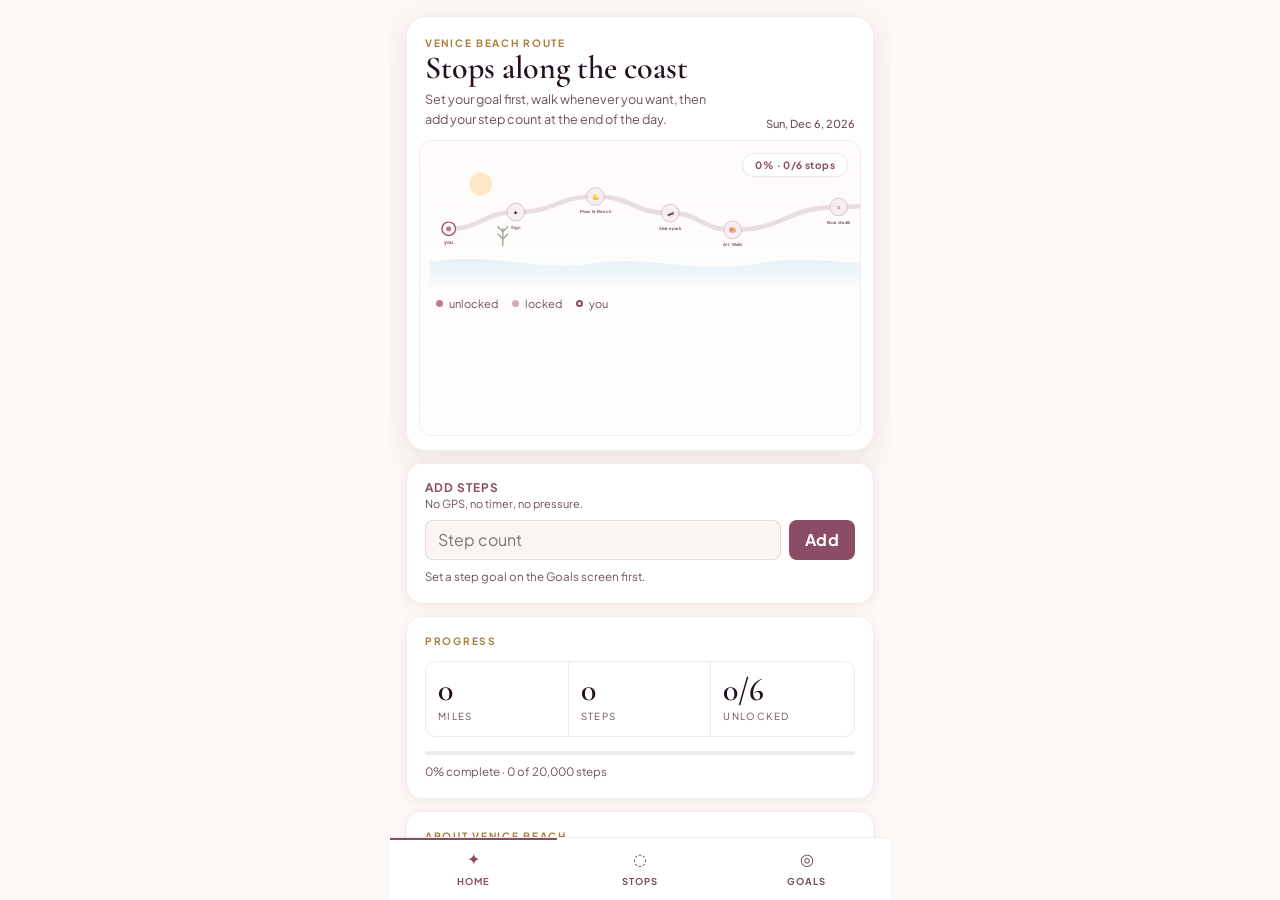
==== commit 9b1927ce: "Rebuild to handoff v2 spec: step-based unlocks, toast queue, simplified storage - Unlock formula: ro" ====
--- a/index.html
+++ b/index.html
@@ -17,17 +17,19 @@
   <!-- Home -->
   <section class="screen active" id="screen-home">
     <div class="stack">
+
       <div class="surface">
         <div class="surfaceHead">
           <div>
             <div class="tag">Venice Beach route</div>
             <div class="surfaceTitle">Stops along the coast</div>
-            <div class="surfaceCopy">The landmarks come first. As they should.</div>
+            <div class="surfaceCopy">Set your goal first, walk whenever you want, then add your step count at the end of the day.</div>
           </div>
           <div class="mapDate" id="mapDate"></div>
         </div>
         <div class="mapWrap">
           <div class="mapShell">
+            <div class="progressChip" id="progressChip">0% · 0/6 stops</div>
             <svg viewBox="0 0 1000 250" aria-label="Venice Beach Quest route">
               <defs>
                 <linearGradient id="routeGradient" x1="0%" y1="0%" x2="100%" y2="0%">
@@ -43,14 +45,12 @@
                   <feMerge><feMergeNode in="blurred"></feMergeNode><feMergeNode in="SourceGraphic"></feMergeNode></feMerge>
                 </filter>
               </defs>
-
               <g id="routeScenery">
                 <circle cx="98" cy="52" r="22" fill="rgba(255,220,160,.6)"></circle>
                 <path d="M0 202 C118 181,210 223,312 205 C415 187,520 226,625 206 C742 183,842 221,1000 197 L1000 250 L0 250 Z" fill="url(#oceanWave)"></path>
                 <path d="M140 170 l0 -32 M140 144 l-9 -10 M140 144 l9 -10 M140 158 l-9 -10 M140 158 l9 -10" stroke="rgba(105,130,98,.65)" stroke-width="2.8" stroke-linecap="round"></path>
                 <path d="M858 175 l0 -40 M858 147 l-10 -11 M858 147 l10 -11 M858 162 l-10 -11 M858 162 l10 -11" stroke="rgba(105,130,98,.65)" stroke-width="2.8" stroke-linecap="round"></path>
               </g>
-
               <path id="routeBase" fill="none" stroke="rgba(180,148,162,.3)" stroke-width="9" stroke-linecap="round"></path>
               <path id="routeHalo" fill="none" stroke="rgba(192,120,144,.12)" stroke-width="22" stroke-linecap="round"></path>
               <path id="routeProgress" fill="none" stroke="url(#routeGradient)" stroke-width="9" stroke-linecap="round" filter="url(#routeGlow)"></path>
@@ -66,7 +66,6 @@
               <div class="legendItem"><span class="dot l"></span> locked</div>
               <div class="legendItem"><span class="dot y"></span> you</div>
             </div>
-            <div class="routeStatLine" id="routeStatLine"><strong>0.00 miles</strong> travelled · <strong>0</strong> steps logged · <strong>0/6</strong> stops unlocked</div>
           </div>
         </div>
       </div>
@@ -74,16 +73,15 @@
       <div class="panel compactLog">
         <div class="compactLogHead">
           <div>
-            <div class="compactLogTitle">Log steps</div>
-            <div class="compactLogSub">Add your step count at the end of each day.</div>
+            <div class="compactLogTitle">Add steps</div>
+            <div class="compactLogSub">No GPS, no timer, no pressure.</div>
           </div>
         </div>
         <div class="compactRow">
-          <input type="date" id="dateInput">
-          <input type="number" id="stepsInput" min="1" placeholder="Steps">
+          <input type="number" id="stepsInput" min="1" placeholder="Step count">
           <button class="btnPrimary" id="logButton">Add</button>
         </div>
-        <div class="helper" id="quickLogHelper">Add to today or another date.</div>
+        <div class="helper" id="quickLogHelper">Add today's step count when you're done walking.</div>
       </div>
 
       <div class="panel statsPanel">
@@ -93,13 +91,17 @@
           <div><div class="statValue" id="heroSteps">0</div><div class="statLabel">Steps</div></div>
           <div><div class="statValue" id="heroUnlocked">0/6</div><div class="statLabel">Unlocked</div></div>
         </div>
+        <div class="progressBarWrap">
+          <div class="progressBarFill" id="progressBarFill"></div>
+        </div>
         <div class="helper" id="snapshotHelper">0% complete · set a step goal to begin</div>
       </div>
 
       <div class="panel descriptionPanel">
         <div class="tag">About Venice Beach</div>
-        <div class="bodyText">Venice Beach is part boardwalk theater, part skate mythology, part sunset postcard, and part beautifully overconfident Los Angeles daydream. Move through real places, unlock actual landmarks, and let the route feel a little cinematic.</div>
+        <div class="bodyText">Venice Beach is part ocean walk, part street art, part old-school boardwalk chaos. Move through real places, unlock actual landmarks, and let the route feel a little cinematic.</div>
       </div>
+
     </div>
   </section>
 
@@ -110,7 +112,7 @@
         <div>
           <div class="tag">Landmarks</div>
           <div class="surfaceTitle">Six Venice stops</div>
-          <div class="surfaceCopy">Blurred before unlock, sharp after. Real places, not decorative lies.</div>
+          <div class="surfaceCopy">Blurred until unlocked. Tap to open once you're there.</div>
         </div>
       </div>
       <div class="gridGallery" id="stopsWrap"></div>
@@ -128,6 +130,7 @@
         </div>
       </div>
       <div class="goalCard">
+        <div class="currentGoalLine" id="currentGoalLine"></div>
         <div class="goalFields">
           <div class="goalRow">
             <label class="goalLabel" for="goalStepsInput">Total steps to complete the route</label>
@@ -137,12 +140,10 @@
         <div class="resetRow">
           <button class="btnPrimary" id="saveGoalsButton">Set goal</button>
         </div>
-
         <div class="bestWayBox">
           <div class="tag">Best way to use it</div>
           <p class="bodyText">Walk as many steps as you want each day. Add your count at the end. The route moves, landmarks unlock, and Venice shows up at your pace. No GPS. No timers. Just steps and the city.</p>
         </div>
-
         <div class="resetRow" style="margin-top:8px">
           <button class="btnGhost" id="resetProgressButton">Reset quest</button>
         </div>
@@ -180,16 +181,6 @@
   </div>
 </div>
 
-<!-- Completion overlay -->
-<div class="completionBg" id="completionBg">
-  <div class="completionCard">
-    <div class="completionEyebrow">Quest complete</div>
-    <div class="completionTitle">You walked Venice Beach.</div>
-    <div class="completionSub">Every landmark, at your own pace.</div>
-    <button class="btnPrimary" id="completionClose">Close</button>
-  </div>
-</div>
-
 <div class="toast" id="toast"></div>
 
 <script src="data.js"></script>
--- a/styles.css
+++ b/styles.css
@@ -72,12 +72,20 @@
 
 .mapWrap{padding:0 12px 14px}
 .mapShell{
+  position:relative;
   min-height:296px; padding:16px 10px 14px;
   border-radius:12px; overflow:hidden;
   border:1px solid rgba(100,60,80,.08);
   background:
     linear-gradient(180deg, rgba(253,248,245,.52), rgba(253,248,245,.16)),
     url('https://commons.wikimedia.org/wiki/Special:FilePath/Los%20Angeles%20-%20Venice%20Canal%20Historic%20District%2001.jpg') center/cover no-repeat;
+}
+.progressChip{
+  position:absolute; top:12px; right:12px; z-index:2;
+  background:rgba(255,255,255,.88); border:1px solid rgba(100,60,80,.12);
+  border-radius:999px; padding:5px 12px;
+  font-size:.63rem; font-weight:700; letter-spacing:.04em; color:var(--roseDeep);
+  backdrop-filter:blur(6px); -webkit-backdrop-filter:blur(6px);
 }
 svg{display:block; width:100%; min-width:520px; overflow:visible}
 .legend{display:flex; gap:14px; flex-wrap:wrap; padding:10px 6px 0; font-size:.69rem; color:var(--inkSoft)}
@@ -97,7 +105,7 @@
 .compactLogHead{display:flex; align-items:center; justify-content:space-between; gap:12px}
 .compactLogTitle{font-size:.74rem; font-weight:700; letter-spacing:.08em; text-transform:uppercase; color:var(--roseDeep)}
 .compactLogSub{font-size:.69rem; color:var(--inkSoft); margin-top:2px}
-.compactRow{display:grid; grid-template-columns:120px minmax(0,1fr) auto; gap:8px; margin-top:10px}
+.compactRow{display:grid; grid-template-columns:minmax(0,1fr) auto; gap:8px; margin-top:10px}
 
 input,button,textarea{font:inherit; border:none; outline:none}
 input[type="date"],input[type="number"],textarea{
@@ -134,6 +142,18 @@
 .statLabel{margin-top:5px; font-size:.61rem; letter-spacing:.14em; text-transform:uppercase; color:var(--inkSoft)}
 .bodyText{margin-top:8px; font-size:.9rem; line-height:1.72; color:var(--inkSoft)}
 
+.progressBarWrap{
+  height:4px; background:rgba(100,60,80,.1); border-radius:2px;
+  margin-top:14px; overflow:hidden;
+}
+.progressBarFill{
+  height:100%; width:0%; background:var(--roseDeep);
+  border-radius:2px; transition:width .4s ease;
+}
+.currentGoalLine{
+  font-size:.72rem; color:var(--inkSoft); font-weight:600;
+  margin-bottom:4px;
+}
 .goalFields{display:grid; gap:12px; margin-top:14px}
 .goalRow{display:grid; gap:6px}
 .goalLabel{font-size:.73rem; color:var(--inkSoft); font-weight:600}
@@ -229,26 +249,6 @@
 .modalText strong{color:var(--ink)}
 .closeBtn{background:var(--ink); color:#fff; font-weight:700; border-radius:8px; flex-shrink:0}
 
-.completionBg{
-  position:fixed; inset:0; display:none; place-items:center; padding:24px;
-  background:rgba(20,8,14,.58); z-index:60;
-}
-.completionBg.show{display:grid}
-.completionCard{
-  width:min(100%,380px); padding:40px 32px 36px; border-radius:20px;
-  background:#fff; box-shadow:0 40px 100px rgba(20,8,14,.28);
-  text-align:center; animation:rise .28s ease both;
-}
-.completionEyebrow{
-  font-size:.63rem; font-weight:700; letter-spacing:.2em; text-transform:uppercase;
-  color:var(--gold); margin-bottom:16px;
-}
-.completionTitle{
-  font-family:'Cormorant Garamond',serif; font-size:2.6rem; line-height:.96;
-  font-weight:600; color:var(--ink); margin-bottom:12px;
-}
-.completionSub{font-size:.88rem; line-height:1.6; color:var(--inkSoft); margin-bottom:28px}
-.completionCard .btnPrimary{width:100%; justify-content:center}
 
 .toast{
   position:fixed; left:50%; bottom:calc(70px + env(safe-area-inset-bottom));
@@ -262,7 +262,7 @@
 .toast.show{opacity:1; transform:translate(-50%,0)}
 
 @media (max-width:620px){
-  .compactRow{grid-template-columns:1fr}
+  .compactRow{grid-template-columns:minmax(0,1fr) auto}
   .gridGallery{grid-template-columns:repeat(2,1fr)}
   .tile,.tile.large{grid-column:span 1}
   .tile.large{min-height:220px}
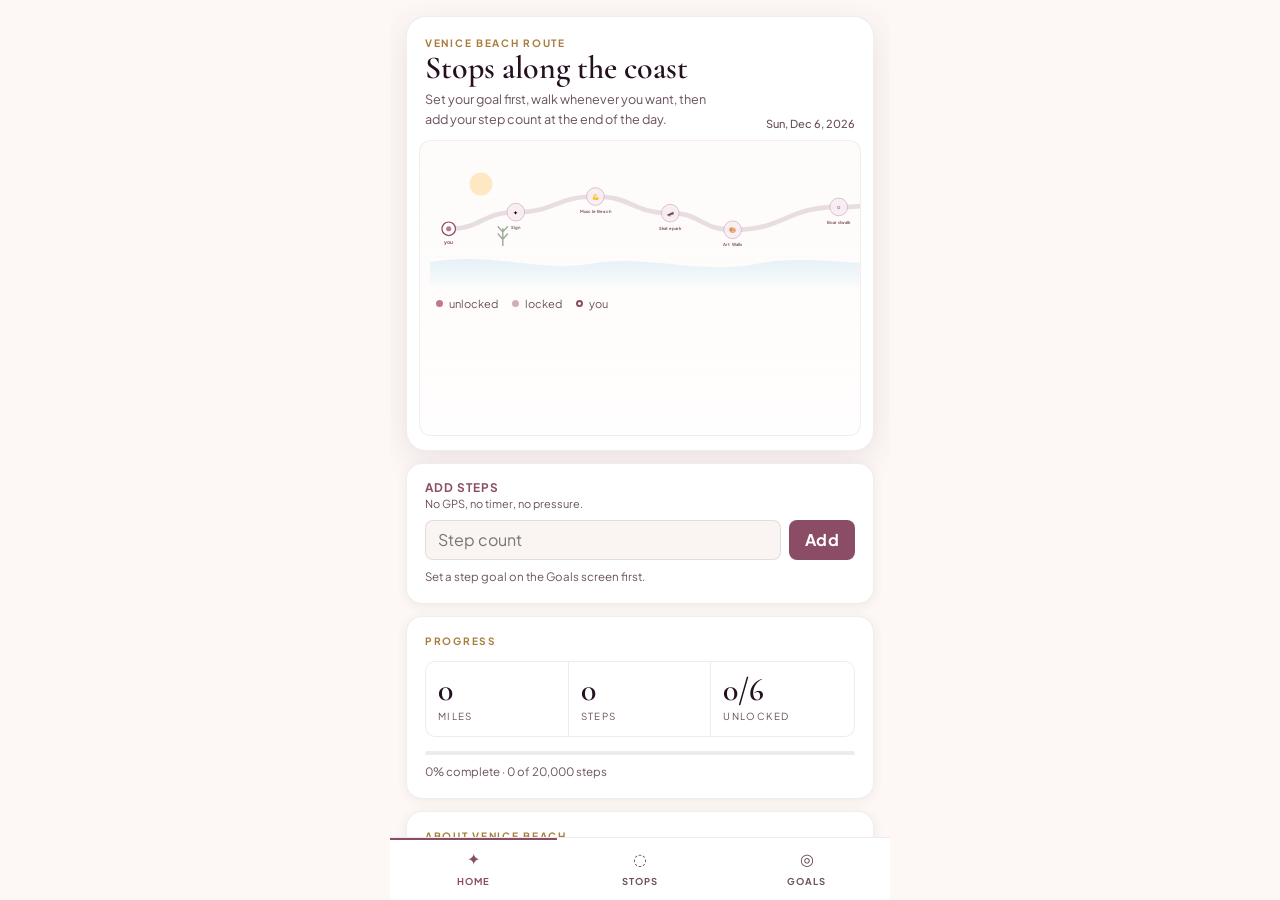
==== commit 16598634: "Polish pass: per-stop progress bars, copy updates, chip removed - Remove progress chip from route im" ====
--- a/index.html
+++ b/index.html
@@ -29,7 +29,6 @@
         </div>
         <div class="mapWrap">
           <div class="mapShell">
-            <div class="progressChip" id="progressChip">0% · 0/6 stops</div>
             <svg viewBox="0 0 1000 250" aria-label="Venice Beach Quest route">
               <defs>
                 <linearGradient id="routeGradient" x1="0%" y1="0%" x2="100%" y2="0%">
@@ -99,7 +98,7 @@
 
       <div class="panel descriptionPanel">
         <div class="tag">About Venice Beach</div>
-        <div class="bodyText">Venice Beach is part ocean walk, part street art, part old-school boardwalk chaos. Move through real places, unlock actual landmarks, and let the route feel a little cinematic.</div>
+        <div class="bodyText">Venice Beach is palms, murals, skaters, beach chaos, and a suspicious amount of confidence. This route moves through the places people actually picture first.</div>
       </div>
 
     </div>
@@ -111,8 +110,8 @@
       <div class="surfaceHead">
         <div>
           <div class="tag">Landmarks</div>
-          <div class="surfaceTitle">Six Venice stops</div>
-          <div class="surfaceCopy">Blurred until unlocked. Tap to open once you're there.</div>
+          <div class="surfaceTitle">Venice stops</div>
+          <div class="stopsUnlockedSummary" id="stopsUnlockedSummary">0 of 6 unlocked</div>
         </div>
       </div>
       <div class="gridGallery" id="stopsWrap"></div>
@@ -126,7 +125,7 @@
         <div>
           <div class="tag">Goals</div>
           <div class="surfaceTitle">Pick a target that fits.</div>
-          <div class="surfaceCopy">Short goal means one big day. Longer goal means a week of wandering.</div>
+          <div class="surfaceCopy">Set a goal, move through it at your own pace.</div>
         </div>
       </div>
       <div class="goalCard">
@@ -142,7 +141,7 @@
         </div>
         <div class="bestWayBox">
           <div class="tag">Best way to use it</div>
-          <p class="bodyText">Walk as many steps as you want each day. Add your count at the end. The route moves, landmarks unlock, and Venice shows up at your pace. No GPS. No timers. Just steps and the city.</p>
+          <p class="bodyText">Set your goal first, walk whenever you want, then add your step count once at the end of the day. The route moves forward based on the pace you chose.</p>
         </div>
         <div class="resetRow" style="margin-top:8px">
           <button class="btnGhost" id="resetProgressButton">Reset quest</button>
--- a/styles.css
+++ b/styles.css
@@ -79,13 +79,6 @@
   background:
     linear-gradient(180deg, rgba(253,248,245,.52), rgba(253,248,245,.16)),
     url('https://commons.wikimedia.org/wiki/Special:FilePath/Los%20Angeles%20-%20Venice%20Canal%20Historic%20District%2001.jpg') center/cover no-repeat;
-}
-.progressChip{
-  position:absolute; top:12px; right:12px; z-index:2;
-  background:rgba(255,255,255,.88); border:1px solid rgba(100,60,80,.12);
-  border-radius:999px; padding:5px 12px;
-  font-size:.63rem; font-weight:700; letter-spacing:.04em; color:var(--roseDeep);
-  backdrop-filter:blur(6px); -webkit-backdrop-filter:blur(6px);
 }
 svg{display:block; width:100%; min-width:520px; overflow:visible}
 .legend{display:flex; gap:14px; flex-wrap:wrap; padding:10px 6px 0; font-size:.69rem; color:var(--inkSoft)}
@@ -165,6 +158,9 @@
 }
 .bestWayBox .bodyText{margin-top:8px}
 
+.stopsUnlockedSummary{
+  margin-top:6px; font-size:.78rem; font-weight:600; color:var(--inkSoft);
+}
 .gridGallery{padding:12px; display:grid; grid-template-columns:repeat(6,1fr); gap:10px}
 .tile{
   position:relative; min-height:170px; grid-column:span 3;
@@ -200,8 +196,16 @@
 .tileTitle{font-family:'Cormorant Garamond',serif; font-size:clamp(1.35rem,4.6vw,2rem); line-height:.98; font-weight:600}
 .tile.large .tileTitle{font-size:clamp(1.8rem,5.6vw,2.45rem)}
 .tileNote{margin-top:8px; max-width:16rem; font-size:.77rem; line-height:1.56; color:rgba(255,255,255,.82)}
+.tileProgressBar{
+  height:2px; background:rgba(255,255,255,.2); border-radius:1px; margin-top:12px; overflow:hidden;
+}
+.tileProgressFill{
+  height:100%; background:rgba(255,255,255,.78); border-radius:1px; transition:width .4s ease;
+}
+.tile.locked .tileProgressBar{background:rgba(255,255,255,.14)}
+.tile.locked .tileProgressFill{background:rgba(255,255,255,.46)}
 .tileBtn{
-  margin-top:12px; min-height:auto; padding:0 0 2px;
+  margin-top:10px; min-height:auto; padding:0 0 2px;
   background:none; color:#fff; font-size:.67rem; text-transform:uppercase;
   letter-spacing:.12em; font-weight:700; border-radius:0;
   border-bottom:1px solid rgba(255,255,255,.36);
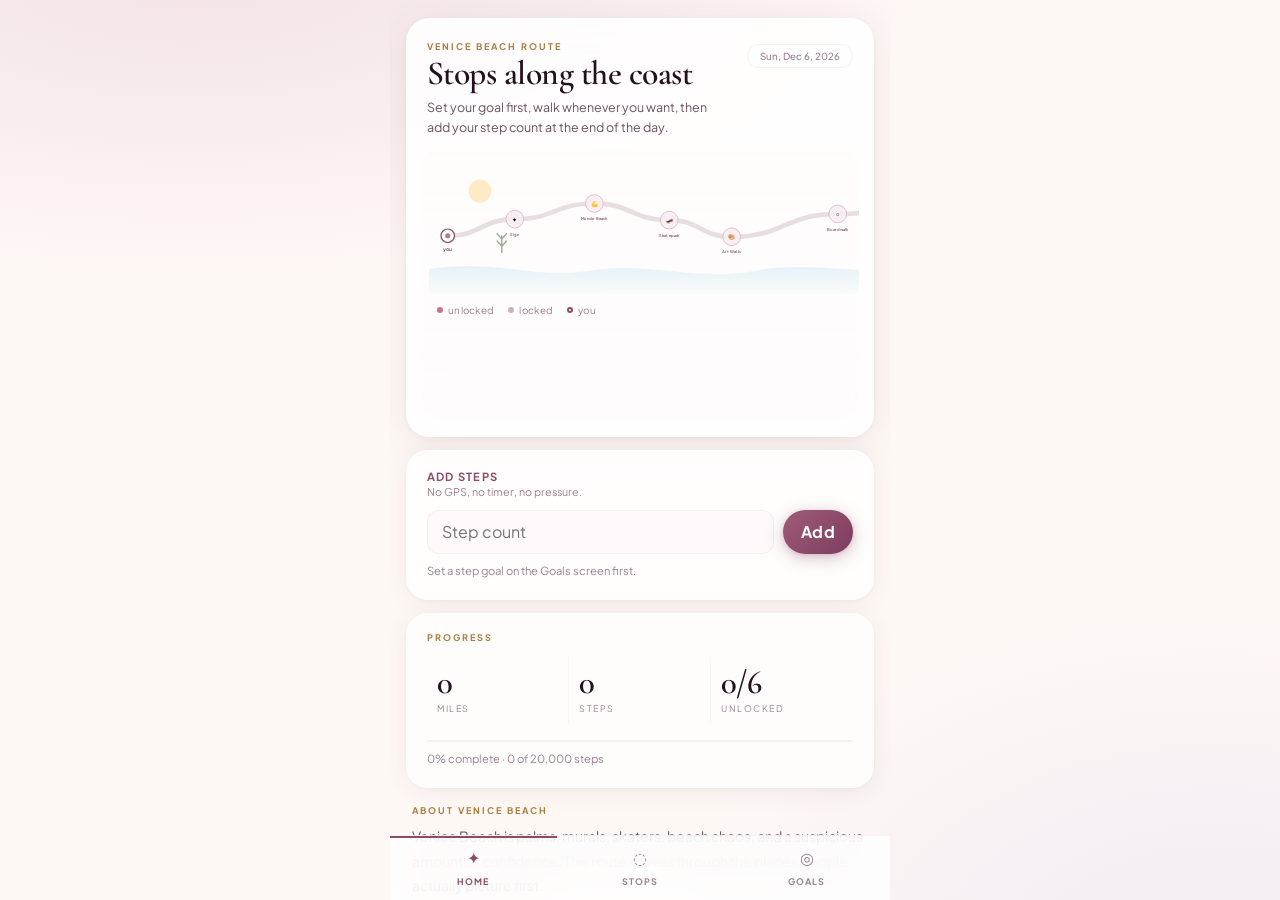
==== commit bdd35ca4: "Visual redesign: cute premium aesthetic pass - Atmospheric layered radial-gradient background (no mo" ====
--- a/index.html
+++ b/index.html
@@ -83,7 +83,7 @@
         <div class="helper" id="quickLogHelper">Add today's step count when you're done walking.</div>
       </div>
 
-      <div class="panel statsPanel">
+      <div class="statsPanel">
         <div class="tag">Progress</div>
         <div class="statsGrid">
           <div><div class="statValue" id="heroMiles">0</div><div class="statLabel">Miles</div></div>
@@ -96,7 +96,7 @@
         <div class="helper" id="snapshotHelper">0% complete · set a step goal to begin</div>
       </div>
 
-      <div class="panel descriptionPanel">
+      <div class="descriptionPanel">
         <div class="tag">About Venice Beach</div>
         <div class="bodyText">Venice Beach is palms, murals, skaters, beach chaos, and a suspicious amount of confidence. This route moves through the places people actually picture first.</div>
       </div>
--- a/styles.css
+++ b/styles.css
@@ -4,9 +4,10 @@
   --gold:#a87c3c;
   --ink:#251020;
   --inkSoft:#6b5060;
-  --line:rgba(100,60,80,.1);
-  --shadow:0 8px 32px rgba(80,40,60,.11);
-  --shadowSoft:0 2px 12px rgba(80,40,60,.07);
+  --inkFaint:#9a8090;
+  --shadow:0 8px 40px rgba(80,40,60,.09),0 2px 8px rgba(80,40,60,.05);
+  --shadowSoft:0 4px 24px rgba(80,40,60,.07),0 1px 6px rgba(80,40,60,.04);
+  --line:rgba(192,120,144,.08);
 }
 *{box-sizing:border-box}
 html,body{height:100%}
@@ -14,253 +15,312 @@
   margin:0;
   font-family:'Plus Jakarta Sans',sans-serif;
   color:var(--ink);
-  background:#fdf8f5;
+  background:
+    radial-gradient(ellipse 90% 55% at 15% -5%,rgba(234,210,222,.6) 0%,transparent 65%),
+    radial-gradient(ellipse 70% 65% at 95% 108%,rgba(220,210,240,.38) 0%,transparent 62%),
+    #fef8f5;
   overflow:hidden;
 }
 .app{
   position:relative;
   height:100%;
-  width:min(100%, 500px);
+  width:min(100%,500px);
   margin:0 auto;
   overflow:hidden;
 }
 .screen{
   position:absolute; inset:0;
-  padding:max(16px, env(safe-area-inset-top)) 16px calc(76px + env(safe-area-inset-bottom)) 16px;
+  padding:max(18px,env(safe-area-inset-top)) 16px calc(82px + env(safe-area-inset-bottom)) 16px;
   overflow-y:auto;
   opacity:0; transform:translateY(8px); pointer-events:none;
-  transition:opacity .24s ease, transform .24s ease;
+  transition:opacity .26s ease,transform .26s ease;
 }
 .screen.active{opacity:1; transform:translateY(0); pointer-events:auto}
 
 .panel{
-  background:#fff;
-  border:1px solid rgba(100,60,80,.09);
+  background:rgba(255,255,255,.78);
+  backdrop-filter:blur(14px);
+  -webkit-backdrop-filter:blur(14px);
+  border:1px solid rgba(255,255,255,.72);
   box-shadow:var(--shadowSoft);
-  border-radius:16px;
+  border-radius:22px;
 }
 .surface{
-  background:#fff;
-  border:1px solid rgba(100,60,80,.09);
-  box-shadow:var(--shadow);
-  border-radius:20px;
+  background:rgba(255,255,255,.84);
+  backdrop-filter:blur(18px);
+  -webkit-backdrop-filter:blur(18px);
+  border:1px solid rgba(255,255,255,.76);
+  box-shadow:var(--shadow),inset 0 1px 0 rgba(255,255,255,.55);
+  border-radius:24px;
   overflow:hidden;
 }
-.stack{display:grid; gap:12px}
+.stack{display:grid; gap:13px}
 
 .tag{
-  font-size:.63rem;
+  font-size:.57rem;
   font-weight:700;
-  letter-spacing:.17em;
+  letter-spacing:.22em;
   text-transform:uppercase;
   color:var(--gold);
 }
 .surfaceHead{
-  display:flex; justify-content:space-between; align-items:end; gap:12px;
-  padding:20px 18px 10px;
+  display:flex; justify-content:space-between; align-items:flex-start; gap:12px;
+  padding:22px 20px 12px;
 }
 .surfaceTitle{
   font-family:'Cormorant Garamond',serif;
-  font-size:2rem; line-height:.96; font-weight:600;
-  color:var(--ink); margin-top:4px;
+  font-size:2.1rem; line-height:.93; font-weight:600;
+  color:var(--ink); margin-top:6px;
+  letter-spacing:-.015em;
 }
 .surfaceCopy{
-  margin-top:6px; font-size:.79rem; line-height:1.58;
+  margin-top:8px; font-size:.78rem; line-height:1.62;
   color:var(--inkSoft); max-width:18rem;
 }
-.mapDate{font-size:.69rem; color:var(--inkSoft); white-space:nowrap; font-weight:500}
-
-.mapWrap{padding:0 12px 14px}
+.mapDate{
+  font-size:.61rem; color:var(--inkFaint); white-space:nowrap; font-weight:500;
+  background:rgba(255,255,255,.6);
+  padding:5px 12px; border-radius:99px;
+  border:1px solid rgba(192,120,144,.1);
+  flex-shrink:0; margin-top:3px;
+}
+
+.mapWrap{padding:0 14px 16px}
 .mapShell{
   position:relative;
-  min-height:296px; padding:16px 10px 14px;
-  border-radius:12px; overflow:hidden;
-  border:1px solid rgba(100,60,80,.08);
+  min-height:270px; padding:14px 8px 12px;
+  border-radius:16px; overflow:hidden;
   background:
-    linear-gradient(180deg, rgba(253,248,245,.52), rgba(253,248,245,.16)),
+    linear-gradient(180deg,rgba(253,248,245,.22) 0%,rgba(250,238,248,.14) 100%),
     url('https://commons.wikimedia.org/wiki/Special:FilePath/Los%20Angeles%20-%20Venice%20Canal%20Historic%20District%2001.jpg') center/cover no-repeat;
+  box-shadow:inset 0 0 0 1px rgba(255,255,255,.3);
 }
 svg{display:block; width:100%; min-width:520px; overflow:visible}
-.legend{display:flex; gap:14px; flex-wrap:wrap; padding:10px 6px 0; font-size:.69rem; color:var(--inkSoft)}
-.legendItem{display:inline-flex; gap:6px; align-items:center}
-.dot{width:7px; height:7px; border-radius:50%}
+.legend{display:flex; gap:14px; flex-wrap:wrap; padding:10px 8px 0; font-size:.62rem; color:var(--inkFaint); letter-spacing:.03em}
+.legendItem{display:inline-flex; gap:5px; align-items:center}
+.dot{width:6px; height:6px; border-radius:50%}
 .dot.u{background:var(--rose)}
-.dot.l{background:#cdb0bc}
+.dot.l{background:#ccb0be}
 .dot.y{background:#fff; border:2px solid var(--roseDeep)}
-.routeStatLine{padding:10px 6px 0; font-size:.72rem; line-height:1.5; color:var(--inkSoft)}
+.routeStatLine{padding:8px 8px 0; font-size:.71rem; line-height:1.5; color:var(--inkSoft)}
 .routeStatLine strong{color:var(--roseDeep); font-weight:700}
 .routeLabel{
-  font-size:8px; fill:#7a5868;
-  font-family:'Plus Jakarta Sans',sans-serif; font-weight:700; letter-spacing:.04em;
-}
-
-.compactLog{padding:16px 18px 18px}
+  font-size:7.5px; fill:#8a6878;
+  font-family:'Plus Jakarta Sans',sans-serif; font-weight:700; letter-spacing:.05em;
+}
+
+.compactLog{padding:18px 20px 20px}
 .compactLogHead{display:flex; align-items:center; justify-content:space-between; gap:12px}
-.compactLogTitle{font-size:.74rem; font-weight:700; letter-spacing:.08em; text-transform:uppercase; color:var(--roseDeep)}
-.compactLogSub{font-size:.69rem; color:var(--inkSoft); margin-top:2px}
-.compactRow{display:grid; grid-template-columns:minmax(0,1fr) auto; gap:8px; margin-top:10px}
+.compactLogTitle{font-size:.7rem; font-weight:700; letter-spacing:.11em; text-transform:uppercase; color:var(--roseDeep)}
+.compactLogSub{font-size:.67rem; color:var(--inkFaint); margin-top:2px}
+.compactRow{display:grid; grid-template-columns:minmax(0,1fr) auto; gap:9px; margin-top:12px}
 
 input,button,textarea{font:inherit; border:none; outline:none}
 input[type="date"],input[type="number"],textarea{
-  min-height:40px; padding:0 12px; border-radius:8px;
-  color:var(--ink); background:#faf5f2;
-  border:1px solid rgba(100,60,80,.14); width:100%;
+  min-height:44px; padding:0 14px; border-radius:12px;
+  color:var(--ink);
+  background:rgba(255,246,250,.65);
+  border:1px solid rgba(192,120,144,.1); width:100%;
+  transition:background .16s,border-color .16s,box-shadow .16s;
 }
 textarea{min-height:160px; padding:14px 15px; resize:vertical; line-height:1.6}
-input:focus, textarea:focus{
-  background:#fff; border-color:rgba(192,120,144,.4);
+input:focus,textarea:focus{
+  background:rgba(255,255,255,.95);
+  border-color:rgba(192,120,144,.28);
   box-shadow:0 0 0 3px rgba(192,120,144,.09);
 }
 button{
-  min-height:40px; padding:0 16px; border-radius:8px; cursor:pointer;
-  transition:opacity .14s ease;
-}
-button:hover{opacity:.84}
-button:active{opacity:.72}
-.btnPrimary{background:var(--roseDeep); color:#fff; font-weight:700; letter-spacing:.02em}
-.btnGhost{background:transparent; color:var(--roseDeep); font-weight:700; border:1px solid rgba(138,77,101,.24)}
-.helper{margin-top:8px; font-size:.72rem; line-height:1.52; color:var(--inkSoft)}
-
-.statsPanel,.descriptionPanel,.goalCard,.journalPrompt,.journalEntryCard{padding:18px}
+  min-height:40px; padding:0 18px; border-radius:99px; cursor:pointer;
+  transition:opacity .14s,transform .12s;
+}
+button:hover{opacity:.88}
+button:active{opacity:.74; transform:scale(.98)}
+.btnPrimary{
+  background:linear-gradient(135deg,#9e5c78 0%,#7c3c5c 100%);
+  color:#fff; font-weight:700; letter-spacing:.03em;
+  box-shadow:0 4px 18px rgba(120,58,88,.3),0 1px 4px rgba(120,58,88,.18);
+}
+.btnGhost{
+  background:rgba(255,255,255,.55);
+  color:var(--roseDeep); font-weight:700;
+  border:1px solid rgba(138,77,101,.18);
+  backdrop-filter:blur(4px);
+}
+.helper{margin-top:8px; font-size:.7rem; line-height:1.55; color:var(--inkFaint)}
+
+.statsPanel{
+  padding:18px 20px 20px;
+  background:rgba(255,255,255,.7);
+  backdrop-filter:blur(14px);
+  -webkit-backdrop-filter:blur(14px);
+  border:1px solid rgba(255,255,255,.65);
+  box-shadow:var(--shadowSoft);
+  border-radius:22px;
+}
 .statsGrid{
   display:grid; grid-template-columns:repeat(3,1fr);
-  margin-top:14px; border:1px solid var(--line); border-radius:10px; overflow:hidden;
-}
-.statsGrid > div{padding:14px 12px; border-right:1px solid var(--line)}
+  margin-top:14px;
+}
+.statsGrid > div{padding:12px 10px 10px; border-right:1px solid rgba(192,120,144,.07)}
 .statsGrid > div:last-child{border-right:none}
 .statValue{
   font-family:'Cormorant Garamond',serif;
-  font-size:2rem; line-height:.9; font-weight:600; color:var(--ink);
-}
-.statLabel{margin-top:5px; font-size:.61rem; letter-spacing:.14em; text-transform:uppercase; color:var(--inkSoft)}
-.bodyText{margin-top:8px; font-size:.9rem; line-height:1.72; color:var(--inkSoft)}
+  font-size:2.05rem; line-height:.88; font-weight:600; color:var(--ink);
+  letter-spacing:-.02em;
+}
+.statLabel{margin-top:5px; font-size:.56rem; letter-spacing:.17em; text-transform:uppercase; color:var(--inkFaint)}
+.bodyText{margin-top:8px; font-size:.88rem; line-height:1.74; color:var(--inkSoft)}
 
 .progressBarWrap{
-  height:4px; background:rgba(100,60,80,.1); border-radius:2px;
-  margin-top:14px; overflow:hidden;
+  height:2px; background:rgba(192,120,144,.1); border-radius:2px;
+  margin-top:16px; overflow:hidden;
 }
 .progressBarFill{
-  height:100%; width:0%; background:var(--roseDeep);
-  border-radius:2px; transition:width .4s ease;
+  height:100%; width:0%;
+  background:linear-gradient(90deg,#c07890,#8a4d65);
+  border-radius:2px; transition:width .5s ease;
 }
 .currentGoalLine{
-  font-size:.72rem; color:var(--inkSoft); font-weight:600;
+  font-size:.7rem; color:var(--inkFaint); font-weight:600;
   margin-bottom:4px;
 }
-.goalFields{display:grid; gap:12px; margin-top:14px}
+.goalFields{display:grid; gap:14px; margin-top:16px}
 .goalRow{display:grid; gap:6px}
-.goalLabel{font-size:.73rem; color:var(--inkSoft); font-weight:600}
-.resetRow{display:flex; gap:8px; flex-wrap:wrap; margin-top:14px}
-.resetNote{margin-top:8px; font-size:.71rem; line-height:1.54; color:var(--inkSoft)}
+.goalLabel{font-size:.72rem; color:var(--inkSoft); font-weight:600}
+.resetRow{display:flex; gap:8px; flex-wrap:wrap; margin-top:16px}
+.resetNote{margin-top:8px; font-size:.7rem; line-height:1.54; color:var(--inkFaint)}
 .bestWayBox{
-  margin-top:20px; padding:16px;
-  background:#fdf5f8; border:1px solid rgba(192,120,144,.14); border-radius:10px;
-}
-.bestWayBox .bodyText{margin-top:8px}
+  margin-top:20px; padding:16px 18px;
+  background:linear-gradient(135deg,rgba(248,238,244,.7),rgba(255,250,252,.7));
+  border:1px solid rgba(192,120,144,.09); border-radius:16px;
+}
+.bestWayBox .bodyText{margin-top:7px}
+
+/* Description — bare editorial text, no box */
+.descriptionPanel{padding:4px 6px 6px}
+
+.goalCard{padding:18px 20px 22px}
 
 .stopsUnlockedSummary{
-  margin-top:6px; font-size:.78rem; font-weight:600; color:var(--inkSoft);
+  margin-top:5px; font-size:.73rem; font-weight:500; color:var(--inkFaint);
 }
 .gridGallery{padding:12px; display:grid; grid-template-columns:repeat(6,1fr); gap:10px}
 .tile{
   position:relative; min-height:170px; grid-column:span 3;
-  overflow:hidden; border-radius:12px;
-  border:1px solid rgba(100,60,80,.08); box-shadow:var(--shadowSoft); isolation:isolate;
+  overflow:hidden; border-radius:20px;
+  border:1px solid rgba(255,255,255,.4); box-shadow:var(--shadowSoft); isolation:isolate;
 }
 .tile.large{grid-column:span 6; min-height:240px}
 .tile.tall{min-height:220px}
 .tile img,.tileFallback{position:absolute; inset:0; width:100%; height:100%; object-fit:cover}
-.tile img{opacity:.96; transition:transform .45s ease}
-.tile:hover img{transform:scale(1.03)}
+.tile img{opacity:.96; transition:transform .5s ease}
+.tile:hover img{transform:scale(1.04)}
 .tileFallback{
   display:grid; place-items:center; text-align:center; padding:18px;
-  font-family:'Cormorant Garamond',serif; font-size:1.2rem; color:rgba(40,18,28,.48);
+  font-family:'Cormorant Garamond',serif; font-size:1.2rem; color:rgba(40,18,28,.42);
 }
 .tile::after{
   content:""; position:absolute; inset:0; z-index:1;
-  background:linear-gradient(180deg, rgba(20,8,14,.02), rgba(20,8,14,.56) 100%);
-}
-.tile.locked::after{background:linear-gradient(180deg, rgba(253,248,245,.26), rgba(40,18,28,.64) 100%)}
-.tile.locked img{opacity:.82; filter:blur(8px) saturate(.65) brightness(.92); transform:scale(1.06)}
+  background:linear-gradient(180deg,rgba(20,8,14,.0) 20%,rgba(20,8,14,.58) 100%);
+}
+.tile.locked::after{background:linear-gradient(180deg,rgba(253,245,248,.22) 0%,rgba(40,18,28,.68) 100%)}
+.tile.locked img{opacity:.72; filter:blur(9px) saturate(.5) brightness(.88); transform:scale(1.08)}
 .tileContent{
   position:relative; z-index:2; min-height:100%;
-  display:flex; flex-direction:column; justify-content:flex-end; padding:16px; color:#fff;
-}
-.tileTop{display:flex; justify-content:space-between; align-items:center; gap:10px; margin-bottom:10px}
-.tileMiles{font-size:.61rem; text-transform:uppercase; letter-spacing:.18em; font-weight:700; color:#edd090}
+  display:flex; flex-direction:column; justify-content:flex-end; padding:14px 16px 16px; color:#fff;
+}
+.tileTop{display:flex; justify-content:space-between; align-items:center; gap:8px; margin-bottom:8px}
+.tileMiles{font-size:.56rem; text-transform:uppercase; letter-spacing:.2em; font-weight:700; color:rgba(240,210,140,.92)}
 .tileStatus{
-  font-size:.57rem; text-transform:uppercase; letter-spacing:.13em; font-weight:700;
-  padding:6px 10px; border-radius:4px; background:rgba(255,255,255,.14);
-}
-.tile.locked .tileStatus{background:rgba(20,8,14,.3); color:rgba(255,255,255,.68)}
-.tileTitle{font-family:'Cormorant Garamond',serif; font-size:clamp(1.35rem,4.6vw,2rem); line-height:.98; font-weight:600}
-.tile.large .tileTitle{font-size:clamp(1.8rem,5.6vw,2.45rem)}
-.tileNote{margin-top:8px; max-width:16rem; font-size:.77rem; line-height:1.56; color:rgba(255,255,255,.82)}
+  font-size:.52rem; text-transform:uppercase; letter-spacing:.14em; font-weight:700;
+  padding:4px 10px; border-radius:99px;
+  background:rgba(255,255,255,.15);
+  backdrop-filter:blur(6px);
+  -webkit-backdrop-filter:blur(6px);
+}
+.tile.locked .tileStatus{background:rgba(20,8,14,.22); color:rgba(255,255,255,.58)}
+.tileTitle{
+  font-family:'Cormorant Garamond',serif;
+  font-size:clamp(1.3rem,4.4vw,1.9rem); line-height:.95; font-weight:600;
+  letter-spacing:-.01em;
+}
+.tile.large .tileTitle{font-size:clamp(1.75rem,5.4vw,2.35rem)}
+.tileNote{margin-top:6px; max-width:16rem; font-size:.73rem; line-height:1.54; color:rgba(255,255,255,.76)}
 .tileProgressBar{
-  height:2px; background:rgba(255,255,255,.2); border-radius:1px; margin-top:12px; overflow:hidden;
+  height:2px; background:rgba(255,255,255,.18); border-radius:1px; margin-top:12px; overflow:hidden;
 }
 .tileProgressFill{
-  height:100%; background:rgba(255,255,255,.78); border-radius:1px; transition:width .4s ease;
-}
-.tile.locked .tileProgressBar{background:rgba(255,255,255,.14)}
-.tile.locked .tileProgressFill{background:rgba(255,255,255,.46)}
+  height:100%; background:rgba(255,255,255,.7); border-radius:1px; transition:width .5s ease;
+}
+.tile.locked .tileProgressBar{background:rgba(255,255,255,.1)}
+.tile.locked .tileProgressFill{background:rgba(255,255,255,.38)}
 .tileBtn{
   margin-top:10px; min-height:auto; padding:0 0 2px;
-  background:none; color:#fff; font-size:.67rem; text-transform:uppercase;
-  letter-spacing:.12em; font-weight:700; border-radius:0;
-  border-bottom:1px solid rgba(255,255,255,.36);
+  background:none; color:rgba(255,255,255,.88); font-size:.63rem; text-transform:uppercase;
+  letter-spacing:.14em; font-weight:700; border-radius:0;
+  border-bottom:1px solid rgba(255,255,255,.28);
 }
 .tileBtn:hover{opacity:.7}
-.tileBtn[disabled]{opacity:.32; cursor:default}
+.tileBtn[disabled]{opacity:.26; cursor:default}
 
 .bottomNav{
   position:fixed; left:50%; bottom:0; transform:translateX(-50%);
-  width:min(100%, 500px); z-index:20;
-  background:#fff; border-top:1px solid rgba(100,60,80,.1);
+  width:min(100%,500px); z-index:20;
+  background:rgba(255,255,255,.82);
+  backdrop-filter:blur(24px);
+  -webkit-backdrop-filter:blur(24px);
+  border-top:1px solid rgba(192,120,144,.09);
   padding:0 0 env(safe-area-inset-bottom);
 }
 .navBar{display:grid; grid-template-columns:repeat(3,1fr)}
 .navBtn{
-  min-height:62px; display:grid; place-items:center; gap:3px; padding:10px 6px;
-  background:transparent; border-radius:0; color:var(--inkSoft);
+  min-height:64px; display:grid; place-items:center; gap:3px; padding:10px 6px;
+  background:transparent; border-radius:0; color:var(--inkFaint);
+  transition:color .18s;
 }
 .navBtn.active{color:var(--roseDeep); box-shadow:inset 0 2px 0 var(--roseDeep)}
 .navIcon{font-size:1rem; line-height:1}
-.navLabel{font-size:.59rem; text-transform:uppercase; letter-spacing:.12em; font-weight:700}
+.navLabel{font-size:.56rem; text-transform:uppercase; letter-spacing:.13em; font-weight:700}
 
 .modalBg{
   position:fixed; inset:0; display:none; place-items:center; padding:16px;
-  background:rgba(20,8,14,.52); z-index:50;
+  background:rgba(20,8,14,.5); z-index:50;
+  backdrop-filter:blur(8px);
+  -webkit-backdrop-filter:blur(8px);
 }
 .modalBg.show{display:grid}
 .modal{
-  width:min(100%,760px); overflow:hidden; border-radius:16px;
-  background:#fff; box-shadow:0 32px 80px rgba(20,8,14,.26);
+  width:min(100%,760px); overflow:hidden; border-radius:22px;
+  background:#fff;
+  box-shadow:0 40px 100px rgba(20,8,14,.3),0 8px 24px rgba(20,8,14,.14);
   animation:rise .22s ease both;
 }
-@keyframes rise{from{transform:translateY(10px);opacity:0}to{transform:translateY(0);opacity:1}}
+@keyframes rise{from{transform:translateY(12px);opacity:0}to{transform:translateY(0);opacity:1}}
 .modalMedia{position:relative; min-height:320px; overflow:hidden; background:#e8d4de}
 .modalMedia img,.modalFallback{position:absolute; inset:0; width:100%; height:100%}
 .modalMedia img{object-fit:cover; opacity:0; transition:opacity .3s ease}
 .modalMedia img.loaded{opacity:1}
-.modalFallback{display:grid; place-items:center; font-family:'Cormorant Garamond',serif; font-size:1.4rem; color:rgba(40,18,28,.48)}
-.modalOverlay{position:absolute; inset:0; background:linear-gradient(180deg, rgba(20,8,14,.02), rgba(20,8,14,.64) 100%)}
-.modalCopy{position:absolute; left:0; right:0; bottom:0; z-index:2; color:#fff; padding:24px}
-.modalEyebrow{margin-bottom:8px; font-size:.63rem; font-weight:700; letter-spacing:.2em; text-transform:uppercase; color:#e8c070}
-.modalTitle{font-family:'Cormorant Garamond',serif; font-size:clamp(2rem,7vw,2.8rem); line-height:.95; font-weight:600}
-.modalBottom{display:flex; justify-content:space-between; align-items:center; gap:14px; padding:18px 20px 20px}
-.modalText{max-width:30rem; font-size:.87rem; line-height:1.7; color:var(--inkSoft)}
+.modalFallback{display:grid; place-items:center; font-family:'Cormorant Garamond',serif; font-size:1.4rem; color:rgba(40,18,28,.42)}
+.modalOverlay{position:absolute; inset:0; background:linear-gradient(180deg,rgba(20,8,14,.01),rgba(20,8,14,.64) 100%)}
+.modalCopy{position:absolute; left:0; right:0; bottom:0; z-index:2; color:#fff; padding:26px 24px}
+.modalEyebrow{margin-bottom:8px; font-size:.59rem; font-weight:700; letter-spacing:.22em; text-transform:uppercase; color:rgba(240,210,140,.92)}
+.modalTitle{font-family:'Cormorant Garamond',serif; font-size:clamp(2rem,7vw,2.8rem); line-height:.93; font-weight:600}
+.modalBottom{display:flex; justify-content:space-between; align-items:center; gap:14px; padding:20px 22px 22px}
+.modalText{max-width:30rem; font-size:.85rem; line-height:1.72; color:var(--inkSoft)}
 .modalText strong{color:var(--ink)}
-.closeBtn{background:var(--ink); color:#fff; font-weight:700; border-radius:8px; flex-shrink:0}
-
+.closeBtn{background:var(--ink); color:#fff; font-weight:700; border-radius:99px; flex-shrink:0; padding:0 22px}
 
 .toast{
-  position:fixed; left:50%; bottom:calc(70px + env(safe-area-inset-bottom));
+  position:fixed; left:50%; bottom:calc(74px + env(safe-area-inset-bottom));
   transform:translate(-50%,12px); max-width:calc(100vw - 32px);
-  padding:10px 18px; border-radius:6px;
-  background:rgba(20,8,14,.9); color:#fff; font-size:.79rem; font-weight:600;
-  box-shadow:0 6px 20px rgba(20,8,14,.16); opacity:0;
-  transition:opacity .22s ease, transform .22s ease;
+  padding:10px 22px; border-radius:99px;
+  background:rgba(37,16,32,.88);
+  backdrop-filter:blur(12px);
+  -webkit-backdrop-filter:blur(12px);
+  color:#fff; font-size:.76rem; font-weight:600;
+  box-shadow:0 8px 28px rgba(20,8,14,.2);
+  opacity:0;
+  transition:opacity .22s ease,transform .22s ease;
   pointer-events:none; z-index:70; white-space:nowrap; overflow:hidden; text-overflow:ellipsis;
 }
 .toast.show{opacity:1; transform:translate(-50%,0)}
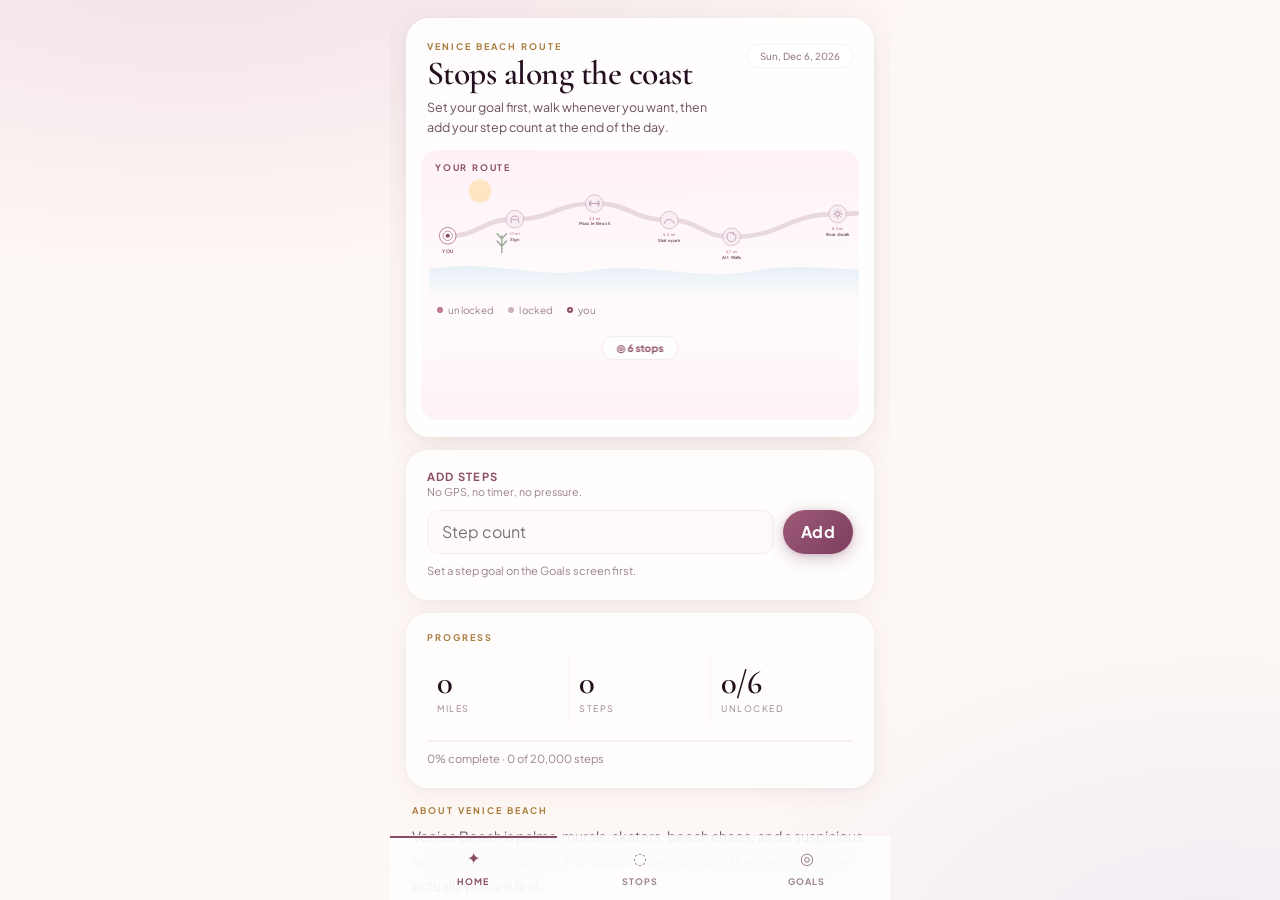
==== commit a70bbd59: "Route map redesign: SVG line-art icons, bullseye YOU marker, photo background - Replace emoji stop m" ====
--- a/index.html
+++ b/index.html
@@ -29,6 +29,7 @@
         </div>
         <div class="mapWrap">
           <div class="mapShell">
+            <div class="mapRouteLabel">Your Route</div>
             <svg viewBox="0 0 1000 250" aria-label="Venice Beach Quest route">
               <defs>
                 <linearGradient id="routeGradient" x1="0%" y1="0%" x2="100%" y2="0%">
@@ -55,11 +56,13 @@
               <path id="routeProgress" fill="none" stroke="url(#routeGradient)" stroke-width="9" stroke-linecap="round" filter="url(#routeGlow)"></path>
               <g id="routeMarkers"></g>
               <g id="youMarker">
-                <circle r="13" fill="white" stroke="#8a4d65" stroke-width="2.4"></circle>
-                <circle r="5" fill="#c07890"></circle>
-                <text y="30" text-anchor="middle" font-family="Plus Jakarta Sans, sans-serif" font-size="9.5" font-weight="700" fill="#8a4d65">you</text>
+                <circle r="16" fill="rgba(255,255,255,.96)" stroke="#c07890" stroke-width="1.8"></circle>
+                <circle r="9" fill="none" stroke="#c07890" stroke-width="1.5"></circle>
+                <circle r="4" fill="#8a4d65"></circle>
+                <text y="33" text-anchor="middle" font-family="Plus Jakarta Sans, sans-serif" font-size="9" font-weight="700" fill="#8a4d65" letter-spacing="0.08em">YOU</text>
               </g>
             </svg>
+            <div class="mapStopsBadge">◎ 6 stops</div>
             <div class="legend">
               <div class="legendItem"><span class="dot u"></span> unlocked</div>
               <div class="legendItem"><span class="dot l"></span> locked</div>
--- a/styles.css
+++ b/styles.css
@@ -91,8 +91,8 @@
   min-height:270px; padding:14px 8px 12px;
   border-radius:16px; overflow:hidden;
   background:
-    linear-gradient(180deg,rgba(253,248,245,.22) 0%,rgba(250,238,248,.14) 100%),
-    url('https://commons.wikimedia.org/wiki/Special:FilePath/Los%20Angeles%20-%20Venice%20Canal%20Historic%20District%2001.jpg') center/cover no-repeat;
+    linear-gradient(180deg,rgba(255,220,232,.38) 0%,rgba(255,220,232,.12) 45%,rgba(255,220,232,.12) 70%,rgba(255,220,232,.38) 100%),
+    url('https://commons.wikimedia.org/wiki/Special:FilePath/The%20Venice%20Beach%20Boardwalk%2C%20Los%20Angeles.jpg') center/cover no-repeat;
   box-shadow:inset 0 0 0 1px rgba(255,255,255,.3);
 }
 svg{display:block; width:100%; min-width:520px; overflow:visible}
@@ -105,8 +105,22 @@
 .routeStatLine{padding:8px 8px 0; font-size:.71rem; line-height:1.5; color:var(--inkSoft)}
 .routeStatLine strong{color:var(--roseDeep); font-weight:700}
 .routeLabel{
-  font-size:7.5px; fill:#8a6878;
-  font-family:'Plus Jakarta Sans',sans-serif; font-weight:700; letter-spacing:.05em;
+  font-size:8px; fill:#7a5868;
+  font-family:'Plus Jakarta Sans',sans-serif; font-weight:700; letter-spacing:.04em;
+}
+.routeMiles{fill:var(--rose); font-size:7px; font-weight:600}
+.mapRouteLabel{
+  position:absolute; top:12px; left:14px; z-index:2;
+  font-size:.56rem; font-weight:700; letter-spacing:.2em; text-transform:uppercase;
+  color:var(--roseDeep);
+  text-shadow:0 1px 4px rgba(255,255,255,.6);
+}
+.mapStopsBadge{
+  position:absolute; bottom:60px; left:50%; transform:translateX(-50%); z-index:2;
+  background:rgba(255,255,255,.82); backdrop-filter:blur(6px); -webkit-backdrop-filter:blur(6px);
+  border:1px solid rgba(192,120,144,.15); border-radius:99px;
+  padding:5px 14px; font-size:.63rem; font-weight:700; color:var(--roseDeep);
+  white-space:nowrap; pointer-events:none;
 }
 
 .compactLog{padding:18px 20px 20px}
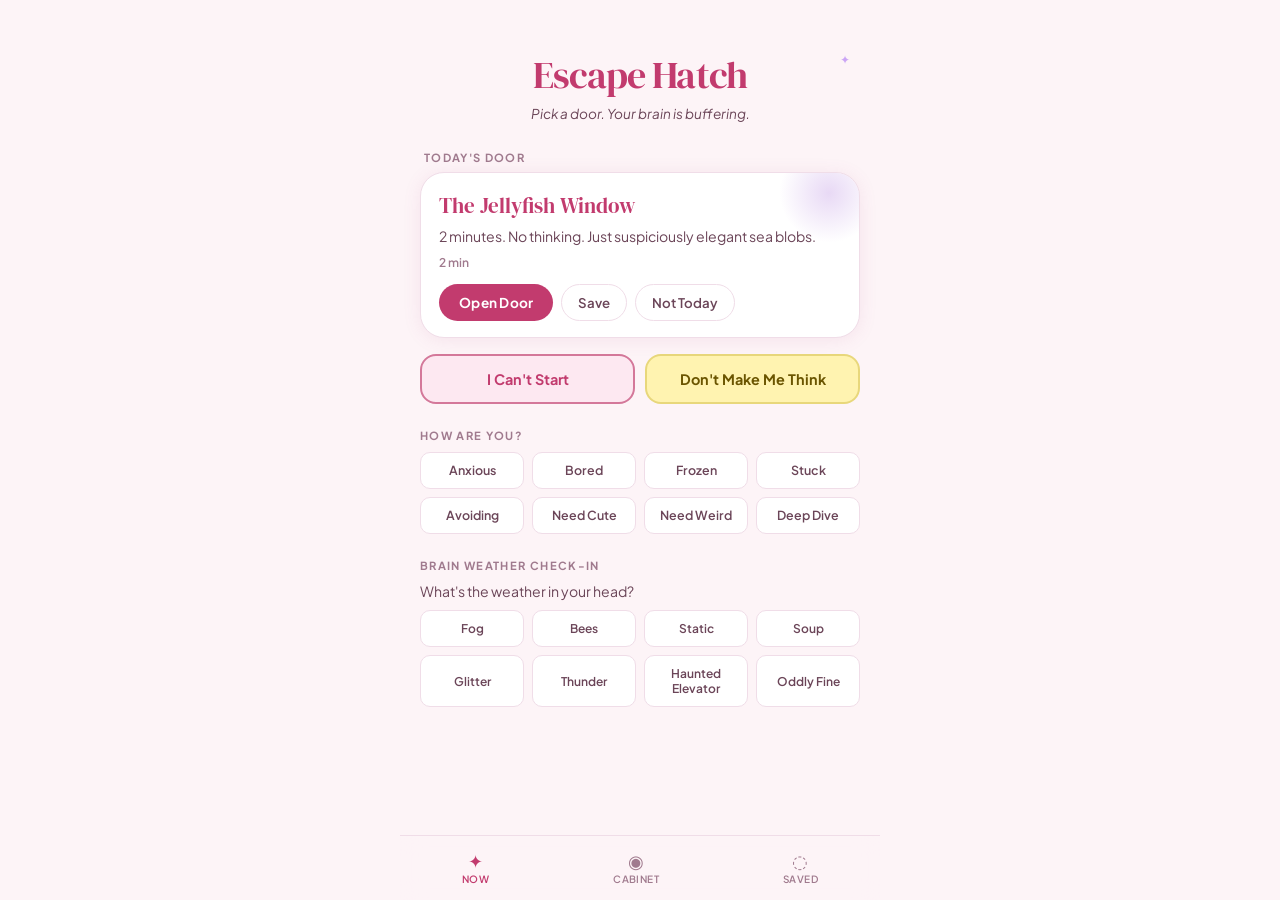
==== commit 5ca992a7: "Add Escape Hatch app — nervous-system escape cabinet Full replacement of Venice Beach Quest with the" ====
--- a/index.html
+++ b/index.html
@@ -1,189 +1,261 @@
 <!DOCTYPE html>
 <html lang="en">
 <head>
-<meta charset="UTF-8" />
-<meta name="viewport" content="width=device-width, initial-scale=1.0, viewport-fit=cover" />
-<title>Venice Beach Quest</title>
-<meta name="theme-color" content="#fdf8f5" />
-<meta name="description" content="Venice Beach Quest — a trust-based walking app with real Venice landmark unlocks." />
+<meta charset="UTF-8"/>
+<meta name="viewport" content="width=device-width,initial-scale=1.0,viewport-fit=cover"/>
+<title>Escape Hatch</title>
+<meta name="theme-color" content="#fdf4f7"/>
+<meta name="description" content="Escape Hatch — a tiny trapdoor with standards."/>
 <link rel="preconnect" href="https://fonts.googleapis.com">
 <link rel="preconnect" href="https://fonts.gstatic.com" crossorigin>
-<link href="https://fonts.googleapis.com/css2?family=Cormorant+Garamond:wght@400;500;600;700&family=Plus+Jakarta+Sans:wght@300;400;500;600;700&display=swap" rel="stylesheet">
+<link href="https://fonts.googleapis.com/css2?family=Cormorant+Garamond:ital,wght@0,400;0,500;0,600;1,400;1,500&family=DM+Serif+Display:ital@0;1&family=Plus+Jakarta+Sans:wght@300;400;500;600;700&display=swap" rel="stylesheet">
 <link rel="stylesheet" href="styles.css">
 </head>
 <body>
-<div class="app">
-
-  <!-- Home -->
-  <section class="screen active" id="screen-home">
-    <div class="stack">
-
-      <div class="surface">
-        <div class="surfaceHead">
-          <div>
-            <div class="tag">Venice Beach route</div>
-            <div class="surfaceTitle">Stops along the coast</div>
-            <div class="surfaceCopy">Set your goal first, walk whenever you want, then add your step count at the end of the day.</div>
-          </div>
-          <div class="mapDate" id="mapDate"></div>
-        </div>
-        <div class="mapWrap">
-          <div class="mapShell">
-            <div class="mapRouteLabel">Your Route</div>
-            <svg viewBox="0 0 1000 250" aria-label="Venice Beach Quest route">
-              <defs>
-                <linearGradient id="routeGradient" x1="0%" y1="0%" x2="100%" y2="0%">
-                  <stop offset="0%" stop-color="#c07890"></stop>
-                  <stop offset="100%" stop-color="#a87c3c"></stop>
-                </linearGradient>
-                <linearGradient id="oceanWave" x1="0%" y1="0%" x2="0%" y2="100%">
-                  <stop offset="0%" stop-color="rgba(181,219,239,.34)"></stop>
-                  <stop offset="100%" stop-color="rgba(181,219,239,.06)"></stop>
-                </linearGradient>
-                <filter id="routeGlow">
-                  <feGaussianBlur stdDeviation="3.5" result="blurred"></feGaussianBlur>
-                  <feMerge><feMergeNode in="blurred"></feMergeNode><feMergeNode in="SourceGraphic"></feMergeNode></feMerge>
-                </filter>
-              </defs>
-              <g id="routeScenery">
-                <circle cx="98" cy="52" r="22" fill="rgba(255,220,160,.6)"></circle>
-                <path d="M0 202 C118 181,210 223,312 205 C415 187,520 226,625 206 C742 183,842 221,1000 197 L1000 250 L0 250 Z" fill="url(#oceanWave)"></path>
-                <path d="M140 170 l0 -32 M140 144 l-9 -10 M140 144 l9 -10 M140 158 l-9 -10 M140 158 l9 -10" stroke="rgba(105,130,98,.65)" stroke-width="2.8" stroke-linecap="round"></path>
-                <path d="M858 175 l0 -40 M858 147 l-10 -11 M858 147 l10 -11 M858 162 l-10 -11 M858 162 l10 -11" stroke="rgba(105,130,98,.65)" stroke-width="2.8" stroke-linecap="round"></path>
-              </g>
-              <path id="routeBase" fill="none" stroke="rgba(180,148,162,.3)" stroke-width="9" stroke-linecap="round"></path>
-              <path id="routeHalo" fill="none" stroke="rgba(192,120,144,.12)" stroke-width="22" stroke-linecap="round"></path>
-              <path id="routeProgress" fill="none" stroke="url(#routeGradient)" stroke-width="9" stroke-linecap="round" filter="url(#routeGlow)"></path>
-              <g id="routeMarkers"></g>
-              <g id="youMarker">
-                <circle r="16" fill="rgba(255,255,255,.96)" stroke="#c07890" stroke-width="1.8"></circle>
-                <circle r="9" fill="none" stroke="#c07890" stroke-width="1.5"></circle>
-                <circle r="4" fill="#8a4d65"></circle>
-                <text y="33" text-anchor="middle" font-family="Plus Jakarta Sans, sans-serif" font-size="9" font-weight="700" fill="#8a4d65" letter-spacing="0.08em">YOU</text>
-              </g>
-            </svg>
-            <div class="mapStopsBadge">◎ 6 stops</div>
-            <div class="legend">
-              <div class="legendItem"><span class="dot u"></span> unlocked</div>
-              <div class="legendItem"><span class="dot l"></span> locked</div>
-              <div class="legendItem"><span class="dot y"></span> you</div>
-            </div>
+
+<div class="app" id="app">
+
+  <!-- ── NOW SCREEN ── -->
+  <section class="screen active" id="screen-now">
+    <div class="screen-scroll">
+      <div class="now-header">
+        <div class="brand">Escape Hatch</div>
+        <div class="brand-sub">Pick a door. Your brain is buffering.</div>
+      </div>
+
+      <!-- Daily Door -->
+      <div class="daily-door-wrap">
+        <div class="daily-label">Today's Door</div>
+        <div class="daily-door panel" id="dailyDoor">
+          <div class="daily-door-title" id="dailyDoorTitle"></div>
+          <div class="daily-door-desc" id="dailyDoorDesc"></div>
+          <div class="daily-door-time" id="dailyDoorTime"></div>
+          <div class="daily-door-actions">
+            <button class="btn-primary" id="dailyDoorOpen">Open Door</button>
+            <button class="btn-ghost" id="dailyDoorSave">Save</button>
+            <button class="btn-ghost" id="dailyDoorNot">Not Today</button>
           </div>
         </div>
       </div>
 
-      <div class="panel compactLog">
-        <div class="compactLogHead">
-          <div>
-            <div class="compactLogTitle">Add steps</div>
-            <div class="compactLogSub">No GPS, no timer, no pressure.</div>
-          </div>
+      <!-- Persistent buttons -->
+      <div class="now-cta-row">
+        <button class="btn-big-cta" id="btnCantStart">I Can't Start</button>
+        <button class="btn-big-cta alt" id="btnDontThink">Don't Make Me Think</button>
+      </div>
+
+      <!-- Mood buttons -->
+      <div class="mood-section">
+        <div class="section-label">How are you?</div>
+        <div class="mood-grid" id="moodGrid"></div>
+      </div>
+
+      <!-- Recommendation panel (hidden until mood picked) -->
+      <div class="rec-panel panel hidden" id="recPanel">
+        <div class="rec-action" id="recAction"></div>
+        <div class="rec-card" id="recCard"></div>
+        <div class="rec-buttons">
+          <button class="btn-primary" id="recOpen">Open</button>
+          <button class="btn-ghost" id="recSave">Save</button>
+          <button class="btn-ghost" id="recAnother">Give Me Another</button>
+          <button class="btn-ghost nope" id="recNope">Nope</button>
         </div>
-        <div class="compactRow">
-          <input type="number" id="stepsInput" min="1" placeholder="Step count">
-          <button class="btnPrimary" id="logButton">Add</button>
-        </div>
-        <div class="helper" id="quickLogHelper">Add today's step count when you're done walking.</div>
-      </div>
-
-      <div class="statsPanel">
-        <div class="tag">Progress</div>
-        <div class="statsGrid">
-          <div><div class="statValue" id="heroMiles">0</div><div class="statLabel">Miles</div></div>
-          <div><div class="statValue" id="heroSteps">0</div><div class="statLabel">Steps</div></div>
-          <div><div class="statValue" id="heroUnlocked">0/6</div><div class="statLabel">Unlocked</div></div>
-        </div>
-        <div class="progressBarWrap">
-          <div class="progressBarFill" id="progressBarFill"></div>
-        </div>
-        <div class="helper" id="snapshotHelper">0% complete · set a step goal to begin</div>
-      </div>
-
-      <div class="descriptionPanel">
-        <div class="tag">About Venice Beach</div>
-        <div class="bodyText">Venice Beach is palms, murals, skaters, beach chaos, and a suspicious amount of confidence. This route moves through the places people actually picture first.</div>
+        <button class="rec-did-thing" id="recDidThing">I Did One Tiny Thing ✦</button>
+      </div>
+
+      <!-- Brain Weather -->
+      <div class="weather-section">
+        <div class="section-label">Brain weather check-in</div>
+        <div class="weather-prompt">What's the weather in your head?</div>
+        <div class="weather-grid" id="weatherGrid"></div>
+        <div class="weather-result hidden" id="weatherResult"></div>
       </div>
 
     </div>
   </section>
 
-  <!-- Stops -->
-  <section class="screen" id="screen-stops">
-    <div class="surface">
-      <div class="surfaceHead">
-        <div>
-          <div class="tag">Landmarks</div>
-          <div class="surfaceTitle">Venice stops</div>
-          <div class="stopsUnlockedSummary" id="stopsUnlockedSummary">0 of 6 unlocked</div>
-        </div>
-      </div>
-      <div class="gridGallery" id="stopsWrap"></div>
+  <!-- ── CABINET SCREEN ── -->
+  <section class="screen" id="screen-cabinet">
+    <div class="screen-scroll">
+      <div class="cabinet-header">
+        <div class="brand">The Cabinet</div>
+        <div class="brand-sub">A curated drawer of internet treasures.</div>
+      </div>
+
+      <!-- Category filters -->
+      <div class="cat-filters" id="catFilters"></div>
+
+      <!-- Cards grid -->
+      <div class="cabinet-grid" id="cabinetGrid"></div>
+
     </div>
   </section>
 
-  <!-- Goals -->
-  <section class="screen" id="screen-goals">
-    <div class="surface">
-      <div class="surfaceHead">
-        <div>
-          <div class="tag">Goals</div>
-          <div class="surfaceTitle">Pick a target that fits.</div>
-          <div class="surfaceCopy">Set a goal, move through it at your own pace.</div>
-        </div>
-      </div>
-      <div class="goalCard">
-        <div class="currentGoalLine" id="currentGoalLine"></div>
-        <div class="goalFields">
-          <div class="goalRow">
-            <label class="goalLabel" for="goalStepsInput">Total steps to complete the route</label>
-            <input type="number" id="goalStepsInput" min="1" placeholder="20000">
-          </div>
-        </div>
-        <div class="resetRow">
-          <button class="btnPrimary" id="saveGoalsButton">Set goal</button>
-        </div>
-        <div class="bestWayBox">
-          <div class="tag">Best way to use it</div>
-          <p class="bodyText">Set your goal first, walk whenever you want, then add your step count once at the end of the day. The route moves forward based on the pace you chose.</p>
-        </div>
-        <div class="resetRow" style="margin-top:8px">
-          <button class="btnGhost" id="resetProgressButton">Reset quest</button>
-        </div>
-        <div class="resetNote">Clears all steps and unlocks. Your goal stays.</div>
-      </div>
+  <!-- ── SAVED SCREEN ── -->
+  <section class="screen" id="screen-saved">
+    <div class="screen-scroll">
+      <div class="cabinet-header">
+        <div class="brand">Saved</div>
+        <div class="brand-sub">Your shelf. Organized. Almost.</div>
+      </div>
+
+      <div class="shelf-tabs" id="shelfTabs"></div>
+      <div class="saved-grid" id="savedGrid"></div>
+      <div class="empty-state hidden" id="savedEmpty">
+        <div class="empty-icon">◌</div>
+        <div class="empty-text">Nothing saved yet. Bold minimalist choice.</div>
+      </div>
+
+      <!-- Charms -->
+      <div class="charms-section">
+        <div class="section-label">Your charms</div>
+        <div class="charms-grid" id="charmsGrid"></div>
+        <div class="charms-empty hidden" id="charmsEmpty">No charms yet. Complete tiny things to earn them.</div>
+      </div>
+
     </div>
   </section>
 
-  <!-- Nav -->
-  <div class="bottomNav">
-    <div class="navBar">
-      <button class="navBtn active" data-screen="home"><div class="navIcon">✦</div><div class="navLabel">Home</div></button>
-      <button class="navBtn" data-screen="stops"><div class="navIcon">◌</div><div class="navLabel">Stops</div></button>
-      <button class="navBtn" data-screen="goals"><div class="navIcon">◎</div><div class="navLabel">Goals</div></button>
-    </div>
-  </div>
-</div>
-
-<!-- Postcard modal -->
-<div class="modalBg" id="modalBg" aria-hidden="true">
-  <div class="modal" role="dialog" aria-modal="true" aria-labelledby="modalTitle">
-    <div class="modalMedia">
-      <div class="modalFallback" id="modalFallback">Venice postcard</div>
-      <img id="modalImage" alt="">
-      <div class="modalOverlay"></div>
-      <div class="modalCopy">
-        <div class="modalEyebrow" id="modalEyebrow"></div>
-        <div class="modalTitle" id="modalTitle"></div>
-      </div>
-    </div>
-    <div class="modalBottom">
-      <div class="modalText" id="modalText"></div>
-      <button class="closeBtn" id="closeModalButton">Close</button>
-    </div>
-  </div>
-</div>
-
-<div class="toast" id="toast"></div>
+  <!-- ── BOTTOM NAV ── -->
+  <div class="bottom-nav" id="bottomNav">
+    <div class="nav-bar">
+      <button class="nav-btn active" data-screen="now">
+        <div class="nav-icon">✦</div>
+        <div class="nav-label">Now</div>
+      </button>
+      <button class="nav-btn" data-screen="cabinet">
+        <div class="nav-icon">◉</div>
+        <div class="nav-label">Cabinet</div>
+      </button>
+      <button class="nav-btn" data-screen="saved">
+        <div class="nav-icon">◌</div>
+        <div class="nav-label">Saved</div>
+      </button>
+    </div>
+  </div>
+
+</div><!-- /app -->
+
+<!-- ── I CAN'T START OVERLAY ── -->
+<div class="overlay hidden" id="overlayStart" role="dialog" aria-modal="true" aria-label="I Can't Start flow">
+  <div class="overlay-panel">
+    <button class="overlay-close" id="closeStart" aria-label="Close">✕</button>
+    <div class="overlay-eyebrow">I Can't Start</div>
+    <div class="cs-step-wrap" id="csStepWrap">
+      <div class="cs-step-text" id="csStepText"></div>
+      <div class="cs-step-buttons">
+        <button class="btn-primary" id="csNext">Next</button>
+        <button class="btn-ghost" id="csEasier">Make it easier</button>
+        <button class="btn-ghost" id="csSkip">Skip this</button>
+      </div>
+    </div>
+    <div class="cs-door-wrap hidden" id="csDoorWrap">
+      <div class="cs-door-prompt">Pick one tiny door.</div>
+      <div class="cs-door-grid" id="csDoorGrid"></div>
+    </div>
+    <div class="cs-end hidden" id="csEnd">
+      <div class="cs-end-text">You moved. That counts. Annoying, but true.</div>
+      <div class="cs-end-charm">✦</div>
+      <button class="btn-primary" id="csEndClose">Close</button>
+    </div>
+  </div>
+</div>
+
+<!-- ── PICK FOR ME OVERLAY ── -->
+<div class="overlay hidden" id="overlayPick" role="dialog" aria-modal="true" aria-label="Pick for me">
+  <div class="overlay-panel">
+    <button class="overlay-close" id="closePick" aria-label="Close">✕</button>
+    <div class="overlay-eyebrow">Don't Make Me Think</div>
+
+    <div class="pfm-step" id="pfmStep1">
+      <div class="pfm-q">What kind of help?</div>
+      <div class="pfm-options" id="pfmHelpGrid"></div>
+    </div>
+    <div class="pfm-step hidden" id="pfmStep2">
+      <div class="pfm-q">How much energy?</div>
+      <div class="pfm-options" id="pfmEnergyGrid"></div>
+    </div>
+    <div class="pfm-result hidden" id="pfmResult">
+      <div class="pfm-result-action" id="pfmResultAction"></div>
+      <div class="pfm-result-buttons">
+        <button class="btn-primary" id="pfmGo">Let's go</button>
+        <button class="btn-ghost" id="pfmAnother">Try another</button>
+        <button class="btn-ghost" id="pfmCloseDone">Close</button>
+      </div>
+    </div>
+  </div>
+</div>
+
+<!-- ── SAVE TO SHELF MODAL ── -->
+<div class="overlay hidden" id="overlayShelf" role="dialog" aria-modal="true" aria-label="Save to shelf">
+  <div class="overlay-panel sm">
+    <button class="overlay-close" id="closeShelf" aria-label="Close">✕</button>
+    <div class="overlay-eyebrow">Save to shelf</div>
+    <div class="shelf-list" id="shelfList"></div>
+    <button class="btn-primary" id="shelfSaveConfirm">Save</button>
+  </div>
+</div>
+
+<!-- ── SCRIPT DETAIL MODAL ── -->
+<div class="overlay hidden" id="overlayScript" role="dialog" aria-modal="true" aria-label="Tiny script">
+  <div class="overlay-panel">
+    <button class="overlay-close" id="closeScript" aria-label="Close">✕</button>
+    <div class="overlay-eyebrow" id="scriptSituation"></div>
+    <div class="script-title" id="scriptTitle"></div>
+    <div class="script-label">Standard</div>
+    <div class="script-text" id="scriptText"></div>
+    <div class="script-label">Softer</div>
+    <div class="script-text softer" id="scriptSofter"></div>
+    <div class="script-label">Firmer</div>
+    <div class="script-text firmer" id="scriptFirmer"></div>
+    <div class="script-actions">
+      <button class="btn-primary" id="scriptCopy">Copy Standard</button>
+      <button class="btn-ghost" id="scriptSave">Save</button>
+    </div>
+  </div>
+</div>
+
+<!-- ── FIELD TRIP MODAL ── -->
+<div class="overlay hidden" id="overlayTrip" role="dialog" aria-modal="true" aria-label="Field trip">
+  <div class="overlay-panel">
+    <button class="overlay-close" id="closeTrip" aria-label="Close">✕</button>
+    <div class="overlay-eyebrow">Field Trip</div>
+    <div class="trip-title" id="tripTitle"></div>
+    <div class="trip-why" id="tripWhy"></div>
+    <div class="trip-mission-label">Tiny mission</div>
+    <div class="trip-mission" id="tripMission"></div>
+    <div class="trip-meta" id="tripMeta"></div>
+    <div class="trip-actions">
+      <button class="btn-primary" id="tripGo">Let's go</button>
+      <button class="btn-ghost" id="tripSave">Save</button>
+      <button class="btn-ghost" id="tripAnother">Give me another</button>
+    </div>
+  </div>
+</div>
+
+<!-- ── RIDDLE MODAL ── -->
+<div class="overlay hidden" id="overlayRiddle" role="dialog" aria-modal="true" aria-label="Riddle">
+  <div class="overlay-panel sm">
+    <button class="overlay-close" id="closeRiddle" aria-label="Close">✕</button>
+    <div class="overlay-eyebrow">Riddle Room</div>
+    <div class="riddle-q" id="riddleQ"></div>
+    <button class="btn-ghost reveal-btn" id="riddleReveal">Tap to reveal</button>
+    <div class="riddle-a hidden" id="riddleA"></div>
+    <div class="riddle-actions">
+      <button class="btn-primary" id="riddleAnother">Another one</button>
+      <button class="btn-ghost" id="riddleClose">Done</button>
+    </div>
+  </div>
+</div>
+
+<!-- ── TOAST ── -->
+<div class="toast hidden" id="toast"></div>
+
+<!-- ── CHARM NOTIFICATION ── -->
+<div class="charm-notif hidden" id="charmNotif">
+  <div class="charm-notif-icon" id="charmNotifIcon"></div>
+  <div class="charm-notif-text" id="charmNotifText"></div>
+</div>
 
 <script src="data.js"></script>
 <script src="app.js"></script>
--- a/styles.css
+++ b/styles.css
@@ -1,348 +1,227 @@
+/* ── Reset & Base ── */
+*,*::before,*::after{box-sizing:border-box;margin:0;padding:0}
+html{font-size:16px;-webkit-text-size-adjust:100%}
+body{font-family:'Plus Jakarta Sans',sans-serif;background:#fdf4f7;color:#2a1a22;min-height:100dvh;overscroll-behavior:none}
+button{cursor:pointer;border:none;background:none;font-family:inherit}
+a{color:inherit;text-decoration:none}
+img{display:block;max-width:100%}
+
+/* ── Tokens ── */
 :root{
-  --rose:#c07890;
-  --roseDeep:#8a4d65;
-  --gold:#a87c3c;
-  --ink:#251020;
-  --inkSoft:#6b5060;
-  --inkFaint:#9a8090;
-  --shadow:0 8px 40px rgba(80,40,60,.09),0 2px 8px rgba(80,40,60,.05);
-  --shadowSoft:0 4px 24px rgba(80,40,60,.07),0 1px 6px rgba(80,40,60,.04);
-  --line:rgba(192,120,144,.08);
+  --pink:#f2b8cc;
+  --pink-deep:#d4789a;
+  --pink-pale:#fde8f1;
+  --cream:#fdf4f7;
+  --lavender:#e8d9f5;
+  --lavender-deep:#b89dd4;
+  --cherry:#c23b6e;
+  --butter:#fff3b0;
+  --neon-pink:#ff4fa3;
+  --neon-lav:#9b59f5;
+  --text:#2a1a22;
+  --text-mid:#6b4558;
+  --text-light:#a07a8e;
+  --surface:#fff;
+  --border:#f0dde8;
+  --radius-sm:10px;
+  --radius:16px;
+  --radius-lg:24px;
+  --radius-xl:32px;
+  --shadow:0 2px 18px rgba(180,80,140,.10);
+  --shadow-lg:0 6px 36px rgba(180,80,140,.16);
+  --nav-h:64px;
+  --safe-bottom:env(safe-area-inset-bottom,0px);
 }
-*{box-sizing:border-box}
-html,body{height:100%}
-body{
-  margin:0;
-  font-family:'Plus Jakarta Sans',sans-serif;
-  color:var(--ink);
-  background:
-    radial-gradient(ellipse 90% 55% at 15% -5%,rgba(234,210,222,.6) 0%,transparent 65%),
-    radial-gradient(ellipse 70% 65% at 95% 108%,rgba(220,210,240,.38) 0%,transparent 62%),
-    #fef8f5;
-  overflow:hidden;
-}
-.app{
-  position:relative;
-  height:100%;
-  width:min(100%,500px);
-  margin:0 auto;
-  overflow:hidden;
-}
-.screen{
-  position:absolute; inset:0;
-  padding:max(18px,env(safe-area-inset-top)) 16px calc(82px + env(safe-area-inset-bottom)) 16px;
-  overflow-y:auto;
-  opacity:0; transform:translateY(8px); pointer-events:none;
-  transition:opacity .26s ease,transform .26s ease;
-}
-.screen.active{opacity:1; transform:translateY(0); pointer-events:auto}
-
-.panel{
-  background:rgba(255,255,255,.78);
-  backdrop-filter:blur(14px);
-  -webkit-backdrop-filter:blur(14px);
-  border:1px solid rgba(255,255,255,.72);
-  box-shadow:var(--shadowSoft);
-  border-radius:22px;
-}
-.surface{
-  background:rgba(255,255,255,.84);
-  backdrop-filter:blur(18px);
-  -webkit-backdrop-filter:blur(18px);
-  border:1px solid rgba(255,255,255,.76);
-  box-shadow:var(--shadow),inset 0 1px 0 rgba(255,255,255,.55);
-  border-radius:24px;
-  overflow:hidden;
-}
-.stack{display:grid; gap:13px}
-
-.tag{
-  font-size:.57rem;
-  font-weight:700;
-  letter-spacing:.22em;
-  text-transform:uppercase;
-  color:var(--gold);
-}
-.surfaceHead{
-  display:flex; justify-content:space-between; align-items:flex-start; gap:12px;
-  padding:22px 20px 12px;
-}
-.surfaceTitle{
-  font-family:'Cormorant Garamond',serif;
-  font-size:2.1rem; line-height:.93; font-weight:600;
-  color:var(--ink); margin-top:6px;
-  letter-spacing:-.015em;
-}
-.surfaceCopy{
-  margin-top:8px; font-size:.78rem; line-height:1.62;
-  color:var(--inkSoft); max-width:18rem;
-}
-.mapDate{
-  font-size:.61rem; color:var(--inkFaint); white-space:nowrap; font-weight:500;
-  background:rgba(255,255,255,.6);
-  padding:5px 12px; border-radius:99px;
-  border:1px solid rgba(192,120,144,.1);
-  flex-shrink:0; margin-top:3px;
-}
-
-.mapWrap{padding:0 14px 16px}
-.mapShell{
-  position:relative;
-  min-height:270px; padding:14px 8px 12px;
-  border-radius:16px; overflow:hidden;
-  background:
-    linear-gradient(180deg,rgba(255,220,232,.38) 0%,rgba(255,220,232,.12) 45%,rgba(255,220,232,.12) 70%,rgba(255,220,232,.38) 100%),
-    url('https://commons.wikimedia.org/wiki/Special:FilePath/The%20Venice%20Beach%20Boardwalk%2C%20Los%20Angeles.jpg') center/cover no-repeat;
-  box-shadow:inset 0 0 0 1px rgba(255,255,255,.3);
-}
-svg{display:block; width:100%; min-width:520px; overflow:visible}
-.legend{display:flex; gap:14px; flex-wrap:wrap; padding:10px 8px 0; font-size:.62rem; color:var(--inkFaint); letter-spacing:.03em}
-.legendItem{display:inline-flex; gap:5px; align-items:center}
-.dot{width:6px; height:6px; border-radius:50%}
-.dot.u{background:var(--rose)}
-.dot.l{background:#ccb0be}
-.dot.y{background:#fff; border:2px solid var(--roseDeep)}
-.routeStatLine{padding:8px 8px 0; font-size:.71rem; line-height:1.5; color:var(--inkSoft)}
-.routeStatLine strong{color:var(--roseDeep); font-weight:700}
-.routeLabel{
-  font-size:8px; fill:#7a5868;
-  font-family:'Plus Jakarta Sans',sans-serif; font-weight:700; letter-spacing:.04em;
-}
-.routeMiles{fill:var(--rose); font-size:7px; font-weight:600}
-.mapRouteLabel{
-  position:absolute; top:12px; left:14px; z-index:2;
-  font-size:.56rem; font-weight:700; letter-spacing:.2em; text-transform:uppercase;
-  color:var(--roseDeep);
-  text-shadow:0 1px 4px rgba(255,255,255,.6);
-}
-.mapStopsBadge{
-  position:absolute; bottom:60px; left:50%; transform:translateX(-50%); z-index:2;
-  background:rgba(255,255,255,.82); backdrop-filter:blur(6px); -webkit-backdrop-filter:blur(6px);
-  border:1px solid rgba(192,120,144,.15); border-radius:99px;
-  padding:5px 14px; font-size:.63rem; font-weight:700; color:var(--roseDeep);
-  white-space:nowrap; pointer-events:none;
-}
-
-.compactLog{padding:18px 20px 20px}
-.compactLogHead{display:flex; align-items:center; justify-content:space-between; gap:12px}
-.compactLogTitle{font-size:.7rem; font-weight:700; letter-spacing:.11em; text-transform:uppercase; color:var(--roseDeep)}
-.compactLogSub{font-size:.67rem; color:var(--inkFaint); margin-top:2px}
-.compactRow{display:grid; grid-template-columns:minmax(0,1fr) auto; gap:9px; margin-top:12px}
-
-input,button,textarea{font:inherit; border:none; outline:none}
-input[type="date"],input[type="number"],textarea{
-  min-height:44px; padding:0 14px; border-radius:12px;
-  color:var(--ink);
-  background:rgba(255,246,250,.65);
-  border:1px solid rgba(192,120,144,.1); width:100%;
-  transition:background .16s,border-color .16s,box-shadow .16s;
-}
-textarea{min-height:160px; padding:14px 15px; resize:vertical; line-height:1.6}
-input:focus,textarea:focus{
-  background:rgba(255,255,255,.95);
-  border-color:rgba(192,120,144,.28);
-  box-shadow:0 0 0 3px rgba(192,120,144,.09);
-}
-button{
-  min-height:40px; padding:0 18px; border-radius:99px; cursor:pointer;
-  transition:opacity .14s,transform .12s;
-}
-button:hover{opacity:.88}
-button:active{opacity:.74; transform:scale(.98)}
-.btnPrimary{
-  background:linear-gradient(135deg,#9e5c78 0%,#7c3c5c 100%);
-  color:#fff; font-weight:700; letter-spacing:.03em;
-  box-shadow:0 4px 18px rgba(120,58,88,.3),0 1px 4px rgba(120,58,88,.18);
-}
-.btnGhost{
-  background:rgba(255,255,255,.55);
-  color:var(--roseDeep); font-weight:700;
-  border:1px solid rgba(138,77,101,.18);
-  backdrop-filter:blur(4px);
-}
-.helper{margin-top:8px; font-size:.7rem; line-height:1.55; color:var(--inkFaint)}
-
-.statsPanel{
-  padding:18px 20px 20px;
-  background:rgba(255,255,255,.7);
-  backdrop-filter:blur(14px);
-  -webkit-backdrop-filter:blur(14px);
-  border:1px solid rgba(255,255,255,.65);
-  box-shadow:var(--shadowSoft);
-  border-radius:22px;
-}
-.statsGrid{
-  display:grid; grid-template-columns:repeat(3,1fr);
-  margin-top:14px;
-}
-.statsGrid > div{padding:12px 10px 10px; border-right:1px solid rgba(192,120,144,.07)}
-.statsGrid > div:last-child{border-right:none}
-.statValue{
-  font-family:'Cormorant Garamond',serif;
-  font-size:2.05rem; line-height:.88; font-weight:600; color:var(--ink);
-  letter-spacing:-.02em;
-}
-.statLabel{margin-top:5px; font-size:.56rem; letter-spacing:.17em; text-transform:uppercase; color:var(--inkFaint)}
-.bodyText{margin-top:8px; font-size:.88rem; line-height:1.74; color:var(--inkSoft)}
-
-.progressBarWrap{
-  height:2px; background:rgba(192,120,144,.1); border-radius:2px;
-  margin-top:16px; overflow:hidden;
-}
-.progressBarFill{
-  height:100%; width:0%;
-  background:linear-gradient(90deg,#c07890,#8a4d65);
-  border-radius:2px; transition:width .5s ease;
-}
-.currentGoalLine{
-  font-size:.7rem; color:var(--inkFaint); font-weight:600;
-  margin-bottom:4px;
-}
-.goalFields{display:grid; gap:14px; margin-top:16px}
-.goalRow{display:grid; gap:6px}
-.goalLabel{font-size:.72rem; color:var(--inkSoft); font-weight:600}
-.resetRow{display:flex; gap:8px; flex-wrap:wrap; margin-top:16px}
-.resetNote{margin-top:8px; font-size:.7rem; line-height:1.54; color:var(--inkFaint)}
-.bestWayBox{
-  margin-top:20px; padding:16px 18px;
-  background:linear-gradient(135deg,rgba(248,238,244,.7),rgba(255,250,252,.7));
-  border:1px solid rgba(192,120,144,.09); border-radius:16px;
-}
-.bestWayBox .bodyText{margin-top:7px}
-
-/* Description — bare editorial text, no box */
-.descriptionPanel{padding:4px 6px 6px}
-
-.goalCard{padding:18px 20px 22px}
-
-.stopsUnlockedSummary{
-  margin-top:5px; font-size:.73rem; font-weight:500; color:var(--inkFaint);
-}
-.gridGallery{padding:12px; display:grid; grid-template-columns:repeat(6,1fr); gap:10px}
-.tile{
-  position:relative; min-height:170px; grid-column:span 3;
-  overflow:hidden; border-radius:20px;
-  border:1px solid rgba(255,255,255,.4); box-shadow:var(--shadowSoft); isolation:isolate;
-}
-.tile.large{grid-column:span 6; min-height:240px}
-.tile.tall{min-height:220px}
-.tile img,.tileFallback{position:absolute; inset:0; width:100%; height:100%; object-fit:cover}
-.tile img{opacity:.96; transition:transform .5s ease}
-.tile:hover img{transform:scale(1.04)}
-.tileFallback{
-  display:grid; place-items:center; text-align:center; padding:18px;
-  font-family:'Cormorant Garamond',serif; font-size:1.2rem; color:rgba(40,18,28,.42);
-}
-.tile::after{
-  content:""; position:absolute; inset:0; z-index:1;
-  background:linear-gradient(180deg,rgba(20,8,14,.0) 20%,rgba(20,8,14,.58) 100%);
-}
-.tile.locked::after{background:linear-gradient(180deg,rgba(253,245,248,.22) 0%,rgba(40,18,28,.68) 100%)}
-.tile.locked img{opacity:.72; filter:blur(9px) saturate(.5) brightness(.88); transform:scale(1.08)}
-.tileContent{
-  position:relative; z-index:2; min-height:100%;
-  display:flex; flex-direction:column; justify-content:flex-end; padding:14px 16px 16px; color:#fff;
-}
-.tileTop{display:flex; justify-content:space-between; align-items:center; gap:8px; margin-bottom:8px}
-.tileMiles{font-size:.56rem; text-transform:uppercase; letter-spacing:.2em; font-weight:700; color:rgba(240,210,140,.92)}
-.tileStatus{
-  font-size:.52rem; text-transform:uppercase; letter-spacing:.14em; font-weight:700;
-  padding:4px 10px; border-radius:99px;
-  background:rgba(255,255,255,.15);
-  backdrop-filter:blur(6px);
-  -webkit-backdrop-filter:blur(6px);
-}
-.tile.locked .tileStatus{background:rgba(20,8,14,.22); color:rgba(255,255,255,.58)}
-.tileTitle{
-  font-family:'Cormorant Garamond',serif;
-  font-size:clamp(1.3rem,4.4vw,1.9rem); line-height:.95; font-weight:600;
-  letter-spacing:-.01em;
-}
-.tile.large .tileTitle{font-size:clamp(1.75rem,5.4vw,2.35rem)}
-.tileNote{margin-top:6px; max-width:16rem; font-size:.73rem; line-height:1.54; color:rgba(255,255,255,.76)}
-.tileProgressBar{
-  height:2px; background:rgba(255,255,255,.18); border-radius:1px; margin-top:12px; overflow:hidden;
-}
-.tileProgressFill{
-  height:100%; background:rgba(255,255,255,.7); border-radius:1px; transition:width .5s ease;
-}
-.tile.locked .tileProgressBar{background:rgba(255,255,255,.1)}
-.tile.locked .tileProgressFill{background:rgba(255,255,255,.38)}
-.tileBtn{
-  margin-top:10px; min-height:auto; padding:0 0 2px;
-  background:none; color:rgba(255,255,255,.88); font-size:.63rem; text-transform:uppercase;
-  letter-spacing:.14em; font-weight:700; border-radius:0;
-  border-bottom:1px solid rgba(255,255,255,.28);
-}
-.tileBtn:hover{opacity:.7}
-.tileBtn[disabled]{opacity:.26; cursor:default}
-
-.bottomNav{
-  position:fixed; left:50%; bottom:0; transform:translateX(-50%);
-  width:min(100%,500px); z-index:20;
-  background:rgba(255,255,255,.82);
-  backdrop-filter:blur(24px);
-  -webkit-backdrop-filter:blur(24px);
-  border-top:1px solid rgba(192,120,144,.09);
-  padding:0 0 env(safe-area-inset-bottom);
-}
-.navBar{display:grid; grid-template-columns:repeat(3,1fr)}
-.navBtn{
-  min-height:64px; display:grid; place-items:center; gap:3px; padding:10px 6px;
-  background:transparent; border-radius:0; color:var(--inkFaint);
-  transition:color .18s;
-}
-.navBtn.active{color:var(--roseDeep); box-shadow:inset 0 2px 0 var(--roseDeep)}
-.navIcon{font-size:1rem; line-height:1}
-.navLabel{font-size:.56rem; text-transform:uppercase; letter-spacing:.13em; font-weight:700}
-
-.modalBg{
-  position:fixed; inset:0; display:none; place-items:center; padding:16px;
-  background:rgba(20,8,14,.5); z-index:50;
-  backdrop-filter:blur(8px);
-  -webkit-backdrop-filter:blur(8px);
-}
-.modalBg.show{display:grid}
-.modal{
-  width:min(100%,760px); overflow:hidden; border-radius:22px;
-  background:#fff;
-  box-shadow:0 40px 100px rgba(20,8,14,.3),0 8px 24px rgba(20,8,14,.14);
-  animation:rise .22s ease both;
-}
-@keyframes rise{from{transform:translateY(12px);opacity:0}to{transform:translateY(0);opacity:1}}
-.modalMedia{position:relative; min-height:320px; overflow:hidden; background:#e8d4de}
-.modalMedia img,.modalFallback{position:absolute; inset:0; width:100%; height:100%}
-.modalMedia img{object-fit:cover; opacity:0; transition:opacity .3s ease}
-.modalMedia img.loaded{opacity:1}
-.modalFallback{display:grid; place-items:center; font-family:'Cormorant Garamond',serif; font-size:1.4rem; color:rgba(40,18,28,.42)}
-.modalOverlay{position:absolute; inset:0; background:linear-gradient(180deg,rgba(20,8,14,.01),rgba(20,8,14,.64) 100%)}
-.modalCopy{position:absolute; left:0; right:0; bottom:0; z-index:2; color:#fff; padding:26px 24px}
-.modalEyebrow{margin-bottom:8px; font-size:.59rem; font-weight:700; letter-spacing:.22em; text-transform:uppercase; color:rgba(240,210,140,.92)}
-.modalTitle{font-family:'Cormorant Garamond',serif; font-size:clamp(2rem,7vw,2.8rem); line-height:.93; font-weight:600}
-.modalBottom{display:flex; justify-content:space-between; align-items:center; gap:14px; padding:20px 22px 22px}
-.modalText{max-width:30rem; font-size:.85rem; line-height:1.72; color:var(--inkSoft)}
-.modalText strong{color:var(--ink)}
-.closeBtn{background:var(--ink); color:#fff; font-weight:700; border-radius:99px; flex-shrink:0; padding:0 22px}
-
-.toast{
-  position:fixed; left:50%; bottom:calc(74px + env(safe-area-inset-bottom));
-  transform:translate(-50%,12px); max-width:calc(100vw - 32px);
-  padding:10px 22px; border-radius:99px;
-  background:rgba(37,16,32,.88);
-  backdrop-filter:blur(12px);
-  -webkit-backdrop-filter:blur(12px);
-  color:#fff; font-size:.76rem; font-weight:600;
-  box-shadow:0 8px 28px rgba(20,8,14,.2);
-  opacity:0;
-  transition:opacity .22s ease,transform .22s ease;
-  pointer-events:none; z-index:70; white-space:nowrap; overflow:hidden; text-overflow:ellipsis;
-}
-.toast.show{opacity:1; transform:translate(-50%,0)}
-
-@media (max-width:620px){
-  .compactRow{grid-template-columns:minmax(0,1fr) auto}
-  .gridGallery{grid-template-columns:repeat(2,1fr)}
-  .tile,.tile.large{grid-column:span 1}
-  .tile.large{min-height:220px}
-  .modalBottom{flex-direction:column; align-items:flex-start}
-}
+
+/* ── App Shell ── */
+.app{display:flex;flex-direction:column;min-height:100dvh;position:relative;max-width:480px;margin:0 auto}
+
+/* ── Screens ── */
+.screen{display:none;flex:1;flex-direction:column}
+.screen.active{display:flex}
+.screen-scroll{flex:1;overflow-y:auto;padding:0 0 calc(var(--nav-h) + var(--safe-bottom) + 24px);-webkit-overflow-scrolling:touch}
+
+/* ── Bottom Nav ── */
+.bottom-nav{position:fixed;bottom:0;left:50%;transform:translateX(-50%);width:100%;max-width:480px;z-index:100;background:rgba(253,244,247,.92);backdrop-filter:blur(12px);-webkit-backdrop-filter:blur(12px);border-top:1px solid var(--border);padding-bottom:var(--safe-bottom)}
+.nav-bar{display:flex;justify-content:space-around;align-items:center;height:var(--nav-h)}
+.nav-btn{display:flex;flex-direction:column;align-items:center;gap:3px;padding:8px 20px;color:var(--text-light);transition:color .18s}
+.nav-btn.active{color:var(--cherry)}
+.nav-icon{font-size:18px;line-height:1}
+.nav-label{font-size:10px;font-weight:600;letter-spacing:.04em;text-transform:uppercase}
+
+/* ── NOW Header ── */
+.now-header{padding:48px 24px 8px;text-align:center}
+.brand{font-family:'DM Serif Display',serif;font-size:2.4rem;color:var(--cherry);letter-spacing:-.02em}
+.brand-sub{font-size:.85rem;color:var(--text-mid);margin-top:4px;font-style:italic}
+
+/* ── Daily Door ── */
+.daily-door-wrap{padding:20px 20px 0}
+.daily-label{font-size:.7rem;font-weight:700;letter-spacing:.12em;text-transform:uppercase;color:var(--text-light);margin-bottom:8px;padding:0 4px}
+.daily-door{position:relative;overflow:hidden}
+.daily-door::before{content:'';position:absolute;top:-30px;right:-20px;width:100px;height:100px;background:radial-gradient(circle,var(--lavender) 0%,transparent 70%);pointer-events:none}
+.daily-door-title{font-family:'DM Serif Display',serif;font-size:1.3rem;color:var(--cherry);margin-bottom:6px}
+.daily-door-desc{font-size:.88rem;color:var(--text-mid);line-height:1.5;margin-bottom:8px}
+.daily-door-time{font-size:.75rem;color:var(--text-light);font-weight:600;margin-bottom:14px}
+.daily-door-actions{display:flex;gap:8px;flex-wrap:wrap}
+
+/* ── CTA Row ── */
+.now-cta-row{display:grid;grid-template-columns:1fr 1fr;gap:10px;padding:16px 20px 4px}
+
+/* ── Mood Section ── */
+.mood-section{padding:20px 20px 0}
+.section-label{font-size:.7rem;font-weight:700;letter-spacing:.12em;text-transform:uppercase;color:var(--text-light);margin-bottom:10px}
+.mood-grid{display:grid;grid-template-columns:repeat(4,1fr);gap:8px}
+.mood-btn{background:var(--surface);border:1.5px solid var(--border);border-radius:var(--radius-sm);padding:10px 6px;font-size:.78rem;font-weight:600;color:var(--text-mid);transition:all .15s;text-align:center;line-height:1.2}
+.mood-btn:hover,.mood-btn.active{background:var(--pink-pale);border-color:var(--pink-deep);color:var(--cherry)}
+
+/* ── Rec Panel ── */
+.rec-panel{margin:16px 20px 0;animation:fadeUp .25s ease}
+.rec-action{font-size:.95rem;font-weight:600;color:var(--text);line-height:1.4;margin-bottom:12px}
+.rec-card{background:var(--pink-pale);border-radius:var(--radius-sm);padding:12px 14px;font-size:.88rem;color:var(--text-mid);line-height:1.5;margin-bottom:14px;border-left:3px solid var(--pink-deep)}
+.rec-card a{color:var(--cherry);text-decoration:underline}
+.rec-buttons{display:flex;gap:8px;flex-wrap:wrap;margin-bottom:10px}
+.rec-did-thing{width:100%;background:var(--butter);color:var(--text);border-radius:var(--radius-sm);padding:12px;font-size:.85rem;font-weight:600;border:1.5px solid rgba(180,150,0,.2);transition:background .15s}
+.rec-did-thing:hover{background:#ffe97a}
+
+/* ── Brain Weather ── */
+.weather-section{padding:24px 20px 0}
+.weather-prompt{font-size:.88rem;color:var(--text-mid);margin-bottom:10px}
+.weather-grid{display:grid;grid-template-columns:repeat(4,1fr);gap:8px}
+.weather-btn{background:var(--surface);border:1.5px solid var(--border);border-radius:var(--radius-sm);padding:10px 6px;font-size:.75rem;font-weight:600;color:var(--text-mid);transition:all .15s;text-align:center}
+.weather-btn:hover,.weather-btn.active{background:var(--lavender);border-color:var(--lavender-deep);color:#4a2a7a}
+.weather-result{background:var(--lavender);border-radius:var(--radius);padding:14px 16px;margin-top:12px;font-size:.88rem;color:#4a2a7a;line-height:1.5}
+
+/* ── Cabinet Header ── */
+.cabinet-header{padding:48px 24px 16px}
+.cabinet-header .brand{font-family:'DM Serif Display',serif;font-size:2rem;color:var(--cherry)}
+
+/* ── Category Filters ── */
+.cat-filters{display:flex;gap:8px;padding:0 20px 16px;overflow-x:auto;scrollbar-width:none;-webkit-overflow-scrolling:touch}
+.cat-filters::-webkit-scrollbar{display:none}
+.cat-btn{flex-shrink:0;background:var(--surface);border:1.5px solid var(--border);border-radius:99px;padding:7px 14px;font-size:.78rem;font-weight:600;color:var(--text-mid);white-space:nowrap;transition:all .15s}
+.cat-btn.active{background:var(--cherry);border-color:var(--cherry);color:#fff}
+
+/* ── Cabinet Grid ── */
+.cabinet-grid,.saved-grid{display:grid;grid-template-columns:1fr;gap:12px;padding:0 20px}
+
+/* ── Content Card ── */
+.content-card{background:var(--surface);border-radius:var(--radius);border:1.5px solid var(--border);padding:16px;box-shadow:var(--shadow);position:relative;overflow:hidden}
+.content-card::after{content:'';position:absolute;top:0;right:0;width:60px;height:60px;background:radial-gradient(circle at top right,var(--pink-pale),transparent 70%);pointer-events:none}
+.card-type-tag{display:inline-block;font-size:.65rem;font-weight:700;letter-spacing:.1em;text-transform:uppercase;background:var(--pink-pale);color:var(--pink-deep);border-radius:99px;padding:3px 10px;margin-bottom:8px}
+.card-title{font-family:'DM Serif Display',serif;font-size:1.05rem;color:var(--text);margin-bottom:5px;line-height:1.3}
+.card-desc{font-size:.83rem;color:var(--text-mid);line-height:1.5;margin-bottom:12px}
+.card-meta{display:flex;gap:6px;flex-wrap:wrap;margin-bottom:12px}
+.card-tag{font-size:.7rem;font-weight:600;background:var(--cream);border:1px solid var(--border);border-radius:99px;padding:2px 8px;color:var(--text-light)}
+.card-actions{display:flex;gap:8px;flex-wrap:wrap}
+
+/* ── Saved Screen ── */
+.shelf-tabs{display:flex;gap:8px;padding:0 20px 16px;overflow-x:auto;scrollbar-width:none}
+.shelf-tabs::-webkit-scrollbar{display:none}
+.shelf-tab{flex-shrink:0;background:var(--surface);border:1.5px solid var(--border);border-radius:99px;padding:7px 14px;font-size:.78rem;font-weight:600;color:var(--text-mid);white-space:nowrap;transition:all .15s}
+.shelf-tab.active{background:var(--cherry);border-color:var(--cherry);color:#fff}
+.empty-state{text-align:center;padding:60px 24px;color:var(--text-light)}
+.empty-icon{font-size:2.5rem;margin-bottom:12px;opacity:.4}
+.empty-text{font-size:.9rem;line-height:1.5}
+
+/* ── Charms ── */
+.charms-section{padding:28px 20px 8px}
+.charms-grid{display:flex;gap:10px;flex-wrap:wrap;margin-top:10px}
+.charm{background:var(--lavender);border-radius:var(--radius-sm);padding:8px 12px;display:flex;align-items:center;gap:6px;font-size:.78rem;font-weight:600;color:#4a2a7a;border:1.5px solid var(--lavender-deep)}
+.charm-icon{font-size:1rem}
+.charms-empty{font-size:.83rem;color:var(--text-light);margin-top:10px;font-style:italic}
+
+/* ── Panels ── */
+.panel{background:var(--surface);border-radius:var(--radius-lg);border:1.5px solid var(--border);padding:18px 18px 16px;box-shadow:var(--shadow)}
+
+/* ── Buttons ── */
+.btn-primary{background:var(--cherry);color:#fff;border-radius:99px;padding:10px 20px;font-size:.85rem;font-weight:700;letter-spacing:.02em;transition:opacity .15s;white-space:nowrap}
+.btn-primary:hover{opacity:.88}
+.btn-ghost{background:transparent;color:var(--text-mid);border:1.5px solid var(--border);border-radius:99px;padding:9px 16px;font-size:.83rem;font-weight:600;transition:all .15s;white-space:nowrap}
+.btn-ghost:hover{border-color:var(--pink-deep);color:var(--cherry)}
+.btn-ghost.nope{color:var(--text-light)}
+.btn-ghost.nope:hover{border-color:#ccc;color:#888}
+.btn-big-cta{background:var(--pink-pale);border:2px solid var(--pink-deep);border-radius:var(--radius);padding:14px 10px;font-size:.9rem;font-weight:700;color:var(--cherry);text-align:center;transition:all .15s}
+.btn-big-cta:hover{background:var(--pink);color:#fff;border-color:var(--cherry)}
+.btn-big-cta.alt{background:var(--butter);border-color:rgba(180,150,0,.3);color:#6b5500}
+.btn-big-cta.alt:hover{background:#ffe44a;border-color:#b89900;color:#3a2e00}
+
+/* ── Overlays ── */
+.overlay{position:fixed;inset:0;z-index:200;background:rgba(42,26,34,.6);backdrop-filter:blur(4px);display:flex;align-items:flex-end;justify-content:center;padding:0;animation:fadeIn .2s ease}
+.overlay.hidden{display:none}
+.overlay-panel{background:var(--cream);border-radius:var(--radius-xl) var(--radius-xl) 0 0;padding:28px 24px calc(28px + var(--safe-bottom));width:100%;max-width:480px;max-height:90dvh;overflow-y:auto;position:relative;animation:slideUp .25s ease}
+.overlay-panel.sm{max-height:70dvh}
+.overlay-close{position:absolute;top:18px;right:20px;font-size:1rem;color:var(--text-light);background:var(--border);border-radius:50%;width:28px;height:28px;display:flex;align-items:center;justify-content:center;transition:background .15s}
+.overlay-close:hover{background:var(--pink-pale);color:var(--cherry)}
+.overlay-eyebrow{font-size:.7rem;font-weight:700;letter-spacing:.12em;text-transform:uppercase;color:var(--text-light);margin-bottom:12px}
+
+/* ── I Can't Start ── */
+.cs-step-text{font-family:'DM Serif Display',serif;font-size:1.5rem;color:var(--text);line-height:1.3;margin-bottom:22px}
+.cs-step-buttons{display:flex;flex-direction:column;gap:10px}
+.cs-step-buttons .btn-primary{width:fit-content}
+.cs-door-prompt{font-size:.95rem;font-weight:600;color:var(--text-mid);margin-bottom:14px}
+.cs-door-grid{display:grid;grid-template-columns:repeat(2,1fr);gap:10px}
+.cs-door-btn{background:var(--surface);border:2px solid var(--border);border-radius:var(--radius);padding:14px;font-size:.9rem;font-weight:600;color:var(--text);text-align:center;transition:all .15s}
+.cs-door-btn:hover{border-color:var(--pink-deep);background:var(--pink-pale);color:var(--cherry)}
+.cs-end{text-align:center;padding:20px 0}
+.cs-end-text{font-family:'DM Serif Display',serif;font-size:1.2rem;color:var(--text);margin-bottom:16px;line-height:1.4}
+.cs-end-charm{font-size:3rem;margin-bottom:16px;animation:pulse 1s ease infinite alternate}
+
+/* ── Pick For Me ── */
+.pfm-q{font-family:'DM Serif Display',serif;font-size:1.3rem;color:var(--text);margin-bottom:16px;line-height:1.3}
+.pfm-options{display:flex;flex-direction:column;gap:10px}
+.pfm-option{background:var(--surface);border:2px solid var(--border);border-radius:var(--radius);padding:13px 16px;font-size:.9rem;font-weight:600;color:var(--text);text-align:left;transition:all .15s}
+.pfm-option:hover{border-color:var(--pink-deep);background:var(--pink-pale);color:var(--cherry)}
+.pfm-option.selected{border-color:var(--cherry);background:var(--pink-pale);color:var(--cherry)}
+.pfm-result-action{font-family:'DM Serif Display',serif;font-size:1.2rem;color:var(--text);line-height:1.4;margin-bottom:20px;padding:16px;background:var(--pink-pale);border-radius:var(--radius);border-left:3px solid var(--pink-deep)}
+.pfm-result-buttons{display:flex;flex-direction:column;gap:10px}
+.pfm-result-buttons .btn-primary,.pfm-result-buttons .btn-ghost{width:fit-content}
+
+/* ── Script Modal ── */
+.script-title{font-family:'DM Serif Display',serif;font-size:1.25rem;color:var(--text);margin-bottom:14px}
+.script-label{font-size:.68rem;font-weight:700;letter-spacing:.1em;text-transform:uppercase;color:var(--text-light);margin-top:14px;margin-bottom:5px}
+.script-text{background:var(--surface);border:1.5px solid var(--border);border-radius:var(--radius-sm);padding:12px 14px;font-size:.88rem;color:var(--text);line-height:1.6}
+.script-text.softer{border-color:var(--lavender-deep)}
+.script-text.firmer{border-color:var(--pink-deep)}
+.script-actions{display:flex;gap:10px;margin-top:16px;flex-wrap:wrap}
+
+/* ── Field Trip Modal ── */
+.trip-title{font-family:'DM Serif Display',serif;font-size:1.3rem;color:var(--text);margin-bottom:8px}
+.trip-why{font-size:.88rem;color:var(--text-mid);line-height:1.5;margin-bottom:14px}
+.trip-mission-label{font-size:.68rem;font-weight:700;letter-spacing:.1em;text-transform:uppercase;color:var(--text-light);margin-bottom:6px}
+.trip-mission{background:var(--butter);border-radius:var(--radius-sm);padding:12px 14px;font-size:.88rem;color:#3a2e00;line-height:1.6;margin-bottom:12px}
+.trip-meta{display:flex;gap:8px;flex-wrap:wrap;margin-bottom:16px}
+.trip-meta-tag{font-size:.75rem;font-weight:600;background:var(--lavender);color:#4a2a7a;border-radius:99px;padding:4px 10px}
+.trip-actions{display:flex;gap:8px;flex-wrap:wrap}
+
+/* ── Riddle Modal ── */
+.riddle-q{font-family:'DM Serif Display',serif;font-size:1.2rem;color:var(--text);line-height:1.4;margin-bottom:16px}
+.reveal-btn{margin-bottom:10px}
+.riddle-a{background:var(--butter);border-radius:var(--radius-sm);padding:12px 14px;font-size:.95rem;font-weight:600;color:#3a2e00;margin-bottom:16px}
+.riddle-actions{display:flex;gap:10px;margin-top:4px}
+
+/* ── Save Shelf Modal ── */
+.shelf-list{display:flex;flex-direction:column;gap:8px;margin-bottom:16px}
+.shelf-option{display:flex;align-items:center;gap:10px;background:var(--surface);border:1.5px solid var(--border);border-radius:var(--radius-sm);padding:11px 14px;font-size:.88rem;font-weight:500;color:var(--text);cursor:pointer;transition:all .15s}
+.shelf-option:hover{border-color:var(--pink-deep);background:var(--pink-pale)}
+.shelf-option.selected{border-color:var(--cherry);background:var(--pink-pale);color:var(--cherry)}
+.shelf-option-check{width:16px;height:16px;border:2px solid var(--border);border-radius:4px;flex-shrink:0;transition:all .15s}
+.shelf-option.selected .shelf-option-check{background:var(--cherry);border-color:var(--cherry)}
+
+/* ── Toast & Charm notif ── */
+.toast{position:fixed;bottom:calc(var(--nav-h) + var(--safe-bottom) + 12px);left:50%;transform:translateX(-50%);background:#2a1a22;color:#fff;border-radius:99px;padding:10px 20px;font-size:.85rem;font-weight:600;z-index:300;pointer-events:none;opacity:0;transition:opacity .2s;white-space:nowrap}
+.toast.show{opacity:1}
+.charm-notif{position:fixed;top:20px;left:50%;transform:translateX(-50%);background:var(--lavender);border:1.5px solid var(--lavender-deep);border-radius:var(--radius);padding:12px 18px;font-size:.85rem;font-weight:600;color:#4a2a7a;z-index:300;display:flex;align-items:center;gap:10px;box-shadow:var(--shadow-lg);opacity:0;transition:opacity .25s;pointer-events:none}
+.charm-notif.show{opacity:1}
+.charm-notif-icon{font-size:1.4rem}
+
+/* ── Utilities ── */
+.hidden{display:none!important}
+
+/* ── Animations ── */
+@keyframes fadeUp{from{opacity:0;transform:translateY(10px)}to{opacity:1;transform:translateY(0)}}
+@keyframes fadeIn{from{opacity:0}to{opacity:1}}
+@keyframes slideUp{from{transform:translateY(100%)}to{transform:translateY(0)}}
+@keyframes pulse{from{transform:scale(1)}to{transform:scale(1.1)}}
+
+/* ── Decorative blobs (Now screen accent) ── */
+.now-header::after{content:'✦';position:absolute;font-size:.75rem;color:var(--neon-lav);top:52px;right:30px;opacity:.5}
